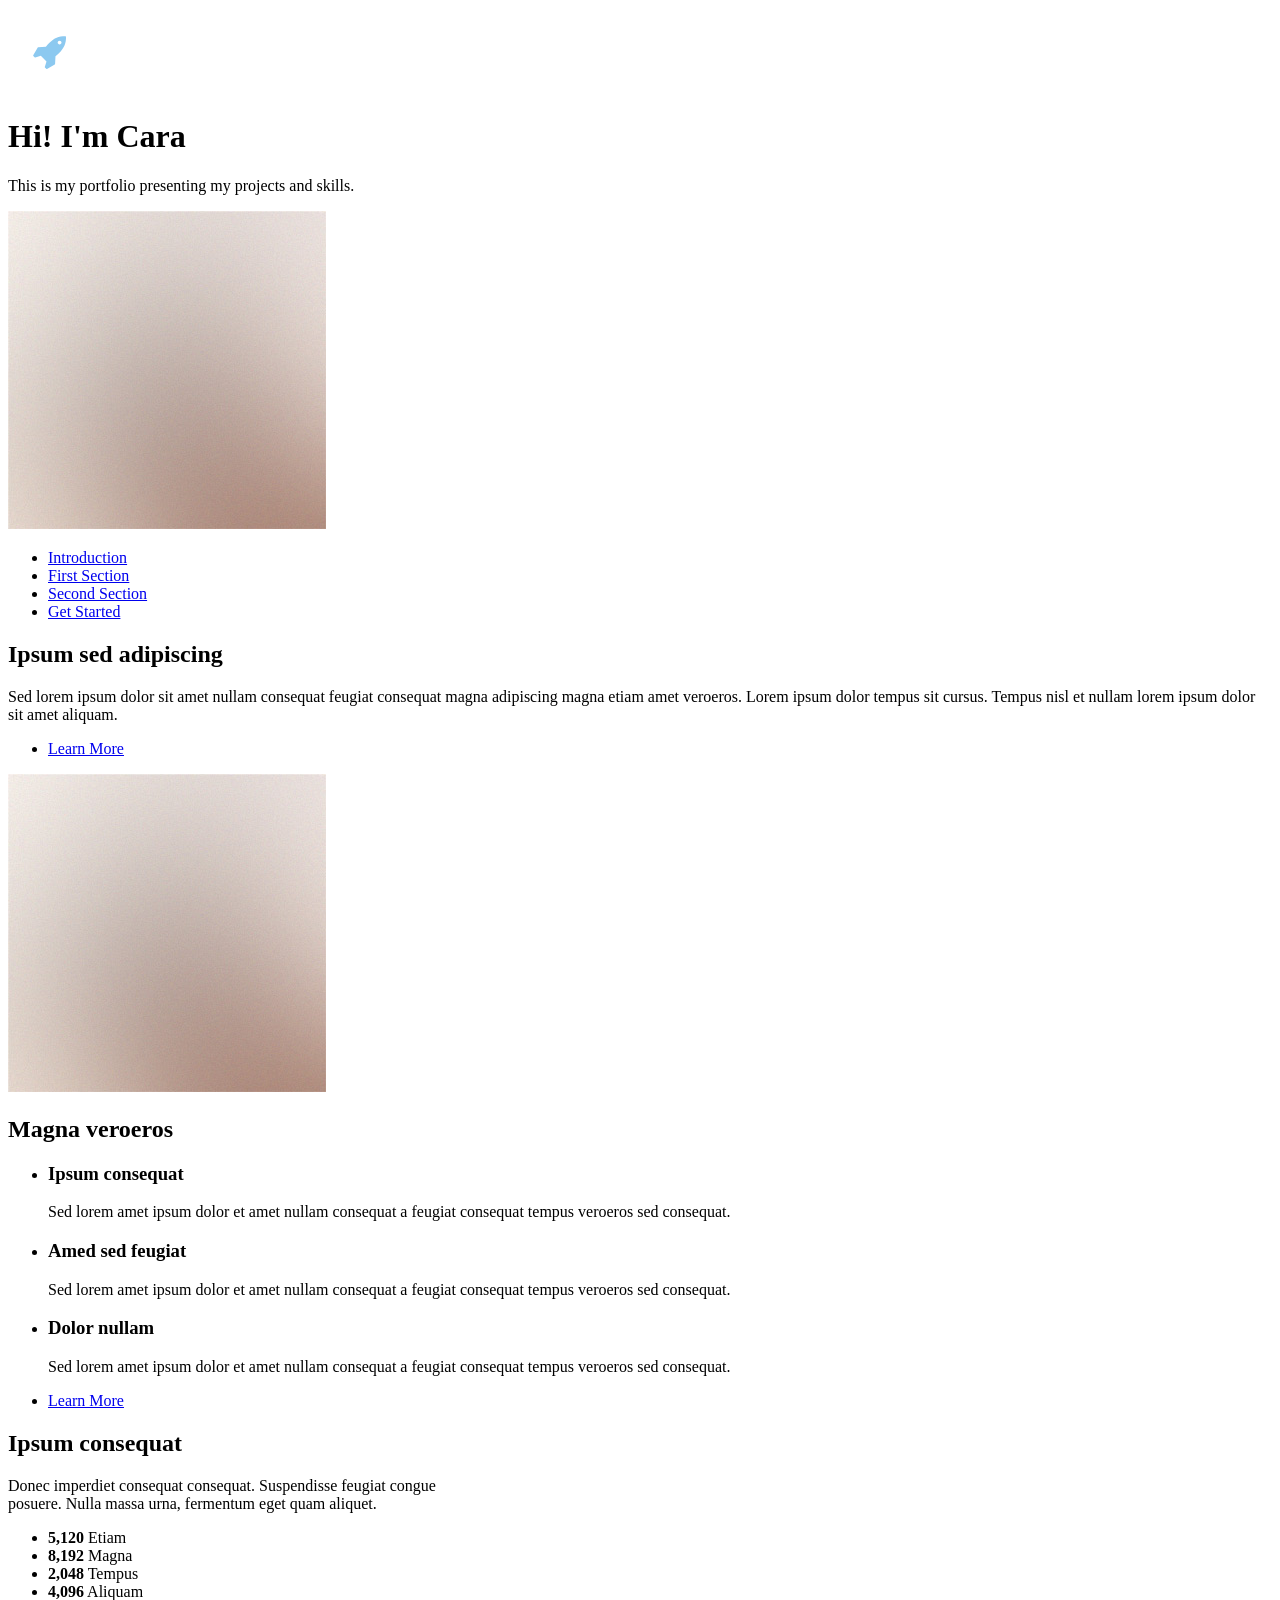
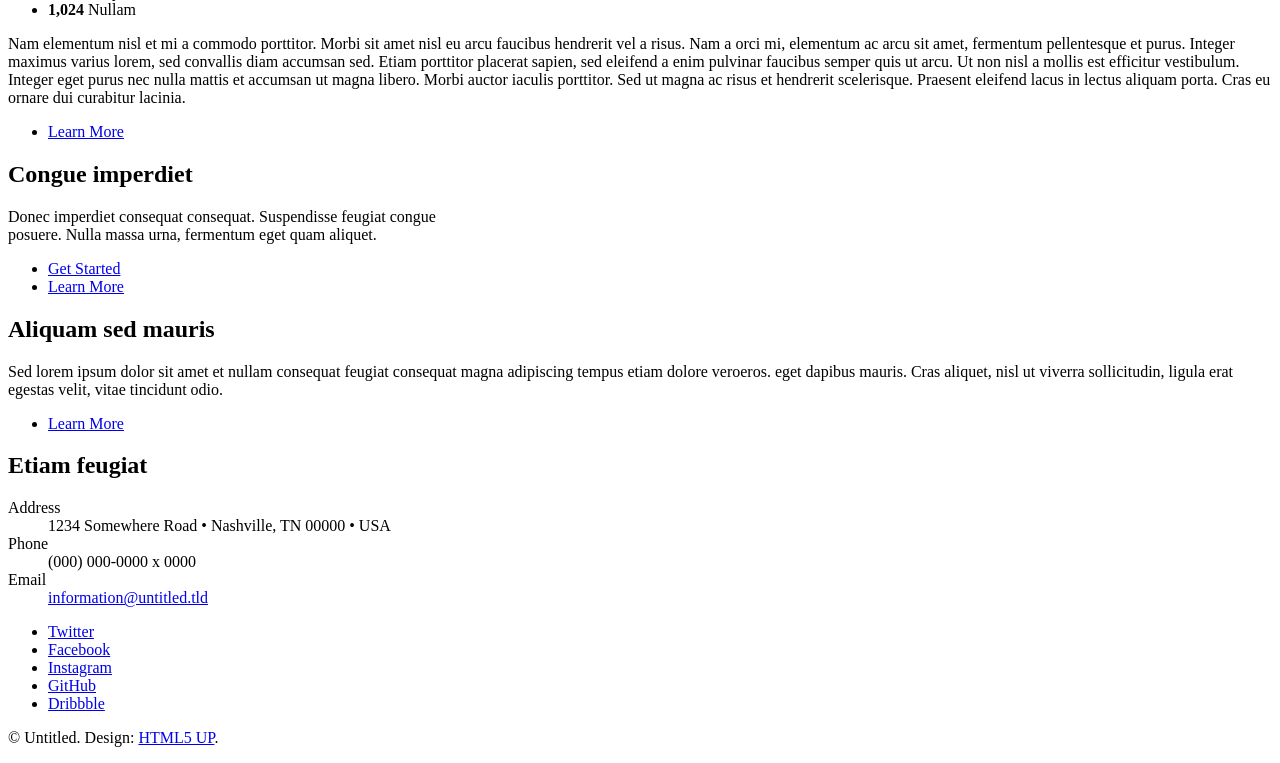
==== index.html @ d88c5e67 "Add files via upload" ====
<!DOCTYPE HTML>
<!--
	Stellar by HTML5 UP
	html5up.net | @ajlkn
	Free for personal and commercial use under the CCA 3.0 license (html5up.net/license)
-->
<html>
	<head>
		<title>Cara's Portfolio</title>
		<meta charset="utf-8" />
		<meta name="viewport" content="width=device-width, initial-scale=1, user-scalable=no" />
		<link rel="stylesheet" href="assets/css/main.css" />
		<noscript><link rel="stylesheet" href="assets/css/noscript.css" /></noscript>
	</head>
	<body class="is-preload">

		<!-- Wrapper -->
			<div id="wrapper">

				<!-- Header -->
					<header id="header" class="alt">
						<span class="logo" data-poisition="center"><img src="images/logo.svg" alt="" /></span>
						<h1>Hi! I'm Cara</h1>
						<p>This is my portfolio presenting my projects and skills.<br />
					</header>
                    <div class = "content">
                        <span class="image fill" data-position="center"><img src="images/pic01.jpg" alt="" /></span>
                    </div>

				<!-- Nav -->
					<nav id="nav">
						<ul>
							<li><a href="#intro" class="active">Introduction</a></li>
							<li><a href="#first">First Section</a></li>
							<li><a href="#second">Second Section</a></li>
							<li><a href="#cta">Get Started</a></li>
						</ul>
					</nav>

				<!-- Main -->
					<div id="main">

						<!-- Introduction -->
							<section id="intro" class="main">
								<div class="spotlight">
									<div class="content">
										<header class="major">
											<h2>Ipsum sed adipiscing</h2>
										</header>
										<p>Sed lorem ipsum dolor sit amet nullam consequat feugiat consequat magna
										adipiscing magna etiam amet veroeros. Lorem ipsum dolor tempus sit cursus.
										Tempus nisl et nullam lorem ipsum dolor sit amet aliquam.</p>
										<ul class="actions">
											<li><a href="generic.html" class="button">Learn More</a></li>
										</ul>
									</div>
									<span class="image"><img src="images/pic01.jpg" alt="" /></span>
								</div>
							</section>

						<!-- First Section -->
							<section id="first" class="main special">
								<header class="major">
									<h2>Magna veroeros</h2>
								</header>
								<ul class="features">
									<li>
										<span class="icon solid major style1 fa-code"></span>
										<h3>Ipsum consequat</h3>
										<p>Sed lorem amet ipsum dolor et amet nullam consequat a feugiat consequat tempus veroeros sed consequat.</p>
									</li>
									<li>
										<span class="icon major style3 fa-copy"></span>
										<h3>Amed sed feugiat</h3>
										<p>Sed lorem amet ipsum dolor et amet nullam consequat a feugiat consequat tempus veroeros sed consequat.</p>
									</li>
									<li>
										<span class="icon major style5 fa-gem"></span>
										<h3>Dolor nullam</h3>
										<p>Sed lorem amet ipsum dolor et amet nullam consequat a feugiat consequat tempus veroeros sed consequat.</p>
									</li>
								</ul>
								<footer class="major">
									<ul class="actions special">
										<li><a href="generic.html" class="button">Learn More</a></li>
									</ul>
								</footer>
							</section>

						<!-- Second Section -->
							<section id="second" class="main special">
								<header class="major">
									<h2>Ipsum consequat</h2>
									<p>Donec imperdiet consequat consequat. Suspendisse feugiat congue<br />
									posuere. Nulla massa urna, fermentum eget quam aliquet.</p>
								</header>
								<ul class="statistics">
									<li class="style1">
										<span class="icon solid fa-code-branch"></span>
										<strong>5,120</strong> Etiam
									</li>
									<li class="style2">
										<span class="icon fa-folder-open"></span>
										<strong>8,192</strong> Magna
									</li>
									<li class="style3">
										<span class="icon solid fa-signal"></span>
										<strong>2,048</strong> Tempus
									</li>
									<li class="style4">
										<span class="icon solid fa-laptop"></span>
										<strong>4,096</strong> Aliquam
									</li>
									<li class="style5">
										<span class="icon fa-gem"></span>
										<strong>1,024</strong> Nullam
									</li>
								</ul>
								<p class="content">Nam elementum nisl et mi a commodo porttitor. Morbi sit amet nisl eu arcu faucibus hendrerit vel a risus. Nam a orci mi, elementum ac arcu sit amet, fermentum pellentesque et purus. Integer maximus varius lorem, sed convallis diam accumsan sed. Etiam porttitor placerat sapien, sed eleifend a enim pulvinar faucibus semper quis ut arcu. Ut non nisl a mollis est efficitur vestibulum. Integer eget purus nec nulla mattis et accumsan ut magna libero. Morbi auctor iaculis porttitor. Sed ut magna ac risus et hendrerit scelerisque. Praesent eleifend lacus in lectus aliquam porta. Cras eu ornare dui curabitur lacinia.</p>
								<footer class="major">
									<ul class="actions special">
										<li><a href="generic.html" class="button">Learn More</a></li>
									</ul>
								</footer>
							</section>

						<!-- Get Started -->
							<section id="cta" class="main special">
								<header class="major">
									<h2>Congue imperdiet</h2>
									<p>Donec imperdiet consequat consequat. Suspendisse feugiat congue<br />
									posuere. Nulla massa urna, fermentum eget quam aliquet.</p>
								</header>
								<footer class="major">
									<ul class="actions special">
										<li><a href="generic.html" class="button primary">Get Started</a></li>
										<li><a href="generic.html" class="button">Learn More</a></li>
									</ul>
								</footer>
							</section>

					</div>

				<!-- Footer -->
					<footer id="footer">
						<section>
							<h2>Aliquam sed mauris</h2>
							<p>Sed lorem ipsum dolor sit amet et nullam consequat feugiat consequat magna adipiscing tempus etiam dolore veroeros. eget dapibus mauris. Cras aliquet, nisl ut viverra sollicitudin, ligula erat egestas velit, vitae tincidunt odio.</p>
							<ul class="actions">
								<li><a href="generic.html" class="button">Learn More</a></li>
							</ul>
						</section>
						<section>
							<h2>Etiam feugiat</h2>
							<dl class="alt">
								<dt>Address</dt>
								<dd>1234 Somewhere Road &bull; Nashville, TN 00000 &bull; USA</dd>
								<dt>Phone</dt>
								<dd>(000) 000-0000 x 0000</dd>
								<dt>Email</dt>
								<dd><a href="#">information@untitled.tld</a></dd>
							</dl>
							<ul class="icons">
								<li><a href="#" class="icon brands fa-twitter alt"><span class="label">Twitter</span></a></li>
								<li><a href="#" class="icon brands fa-facebook-f alt"><span class="label">Facebook</span></a></li>
								<li><a href="#" class="icon brands fa-instagram alt"><span class="label">Instagram</span></a></li>
								<li><a href="#" class="icon brands fa-github alt"><span class="label">GitHub</span></a></li>
								<li><a href="#" class="icon brands fa-dribbble alt"><span class="label">Dribbble</span></a></li>
							</ul>
						</section>
						<p class="copyright">&copy; Untitled. Design: <a href="https://html5up.net">HTML5 UP</a>.</p>
					</footer>

			</div>

		<!-- Scripts -->
			<script src="assets/js/jquery.min.js"></script>
			<script src="assets/js/jquery.scrollex.min.js"></script>
			<script src="assets/js/jquery.scrolly.min.js"></script>
			<script src="assets/js/browser.min.js"></script>
			<script src="assets/js/breakpoints.min.js"></script>
			<script src="assets/js/util.js"></script>
			<script src="assets/js/main.js"></script>

	</body>
</html>
---- assets/css/main.css ----
@import url(fontawesome-all.min.css);
@import 'https://fonts.googleapis.com/css?family=Source+Sans+Pro:300,400';

/*
	Stellar by HTML5 UP
	html5up.net | @ajlkn
	Free for personal and commercial use under the CCA 3.0 license (html5up.net/license)
*/

html, body, div, span, applet, object,
iframe, h1, h2, h3, h4, h5, h6, p, blockquote,
pre, a, abbr, acronym, address, big, cite,
code, del, dfn, em, img, ins, kbd, q, s, samp,
small, strike, strong, sub, sup, tt, var, b,
u, i, center, dl, dt, dd, ol, ul, li, fieldset,
form, label, legend, table, caption, tbody,
tfoot, thead, tr, th, td, article, aside,
canvas, details, embed, figure, figcaption,
footer, header, hgroup, menu, nav, output, ruby,
section, summary, time, mark, audio, video {
	margin: 0;
	padding: 0;
	border: 0;
	font-size: 100%;
	font: inherit;
	vertical-align: baseline;}

article, aside, details, figcaption, figure,
footer, header, hgroup, menu, nav, section {
	display: block;}

body {
	line-height: 1;
}

ol, ul {
	list-style: none;
}

blockquote, q {
	quotes: none;
}

	blockquote:before, blockquote:after, q:before, q:after {
		content: '';
		content: none;
	}

table {
	border-collapse: collapse;
	border-spacing: 0;
}

body {
	-webkit-text-size-adjust: none;
}

mark {
	background-color: transparent;
	color: inherit;
}

input::-moz-focus-inner {
	border: 0;
	padding: 0;
}

input, select, textarea {
	-moz-appearance: none;
	-webkit-appearance: none;
	-ms-appearance: none;
	appearance: none;
}

/* Basic */

	@-ms-viewport {
		width: device-width;
	}

	body {
		-ms-overflow-style: scrollbar;
	}

	@media screen and (max-width: 480px) {

		html, body {
			min-width: 320px;
		}

	}

	html {
		box-sizing: border-box;
	}

	*, *:before, *:after {
		box-sizing: inherit;
	}

	body {
		background-color: #935d8c;
		background-image: url("images/overlay.png"), -moz-linear-gradient(45deg, #e37682 15%, #5f4d93 85%);
		background-image: url("images/overlay.png"), -webkit-linear-gradient(45deg, #e37682 15%, #5f4d93 85%);
		background-image: url("images/overlay.png"), -ms-linear-gradient(45deg, #e37682 15%, #5f4d93 85%);
		background-image: url("images/overlay.png"), linear-gradient(45deg, #e37682 15%, #5f4d93 85%);
	}

		body.is-preload *, body.is-preload *:before, body.is-preload *:after {
			-moz-animation: none !important;
			-webkit-animation: none !important;
			-ms-animation: none !important;
			animation: none !important;
			-moz-transition: none !important;
			-webkit-transition: none !important;
			-ms-transition: none !important;
			transition: none !important;
		}

/* Type */

	body {
		background-color: #935d8c;
		color: rgba(255, 255, 255, 0.65);
	}

	body, input, select, textarea {
		font-family: "Source Sans Pro", Helvetica, sans-serif;
		font-size: 17pt;
		font-weight: 300;
		line-height: 1.65;
	}

		@media screen and (max-width: 1680px) {

			body, input, select, textarea {
				font-size: 14pt;
			}

		}

		@media screen and (max-width: 1280px) {

			body, input, select, textarea {
				font-size: 12pt;
			}

		}

		@media screen and (max-width: 360px) {

			body, input, select, textarea {
				font-size: 11pt;
			}

		}

	a {
		-moz-transition: color 0.2s ease, border-bottom 0.2s ease;
		-webkit-transition: color 0.2s ease, border-bottom 0.2s ease;
		-ms-transition: color 0.2s ease, border-bottom 0.2s ease;
		transition: color 0.2s ease, border-bottom 0.2s ease;
		text-decoration: none;
		border-bottom: dotted 1px;
		color: inherit;
	}

		a:hover {
			border-bottom-color: transparent;
		}

	strong, b {
		font-weight: 400;
	}

	em, i {
		font-style: italic;
	}

	p {
		margin: 0 0 2em 0;
	}

		p.content {
			-moz-columns: 20em 2;
			-webkit-columns: 20em 2;
			-ms-columns: 20em 2;
			columns: 20em 2;
			-moz-column-gap: 2em;
			-webkit-column-gap: 2em;
			-ms-column-gap: 2em;
			column-gap: 2em;
			text-align: justify;
		}

	h1, h2, h3, h4, h5, h6 {
		font-weight: 300;
		line-height: 1.5;
		margin: 0 0 0.7em 0;
		letter-spacing: -0.025em;
	}

		h1 a, h2 a, h3 a, h4 a, h5 a, h6 a {
			color: inherit;
			text-decoration: none;
		}

	h1 {
		font-size: 2.5em;
		line-height: 1.2;
	}

	h2 {
		font-size: 1.5em;
	}

	h3 {
		font-size: 1.25em;
	}

	h4 {
		font-size: 1.1em;
	}

	h5 {
		font-size: 0.9em;
	}

	h6 {
		font-size: 0.7em;
	}

	@media screen and (max-width: 736px) {

		h1 {
			font-size: 2em;
		}

	}

	sub {
		font-size: 0.8em;
		position: relative;
		top: 0.5em;
	}

	sup {
		font-size: 0.8em;
		position: relative;
		top: -0.5em;
	}

	blockquote {
		border-left: solid 4px;
		font-style: italic;
		margin: 0 0 2em 0;
		padding: 0.5em 0 0.5em 2em;
	}

	code {
		border-radius: 8px;
		border: solid 1px;
		font-family: "Courier New", monospace;
		font-size: 0.9em;
		margin: 0 0.25em;
		padding: 0.25em 0.65em;
	}

	pre {
		-webkit-overflow-scrolling: touch;
		font-family: "Courier New", monospace;
		font-size: 0.9em;
		margin: 0 0 2em 0;
	}

		pre code {
			display: block;
			line-height: 1.75;
			padding: 1em 1.5em;
			overflow-x: auto;
		}

	hr {
		border: 0;
		border-bottom: solid 1px;
		margin: 2em 0;
	}

		hr.major {
			margin: 3em 0;
		}

	.align-left {
		text-align: left;
	}

	.align-center {
		text-align: center;
	}

	.align-right {
		text-align: right;
	}

	input, select, textarea {
		color: #ffffff;
	}

	a:hover {
		color: #ffffff;
	}

	strong, b {
		color: #ffffff;
	}

	h1, h2, h3, h4, h5, h6 {
		color: #ffffff;
	}

	blockquote {
		border-left-color: rgba(255, 255, 255, 0.35);
	}

	code {
		background: rgba(255, 255, 255, 0.075);
		border-color: rgba(255, 255, 255, 0.35);
	}

	hr {
		border-bottom-color: rgba(255, 255, 255, 0.35);
	}

/* Row */

	.row {
		display: flex;
		flex-wrap: wrap;
		box-sizing: border-box;
		align-items: stretch;
	}

		.row > * {
			box-sizing: border-box;
		}

		.row.gtr-uniform > * > :last-child {
			margin-bottom: 0;
		}

		.row.aln-left {
			justify-content: flex-start;
		}

		.row.aln-center {
			justify-content: center;
		}

		.row.aln-right {
			justify-content: flex-end;
		}

		.row.aln-top {
			align-items: flex-start;
		}

		.row.aln-middle {
			align-items: center;
		}

		.row.aln-bottom {
			align-items: flex-end;
		}

		.row > .imp {
			order: -1;
		}

		.row > .col-1 {
			width: 8.33333%;
		}

		.row > .off-1 {
			margin-left: 8.33333%;
		}

		.row > .col-2 {
			width: 16.66667%;
		}

		.row > .off-2 {
			margin-left: 16.66667%;
		}

		.row > .col-3 {
			width: 25%;
		}

		.row > .off-3 {
			margin-left: 25%;
		}

		.row > .col-4 {
			width: 33.33333%;
		}

		.row > .off-4 {
			margin-left: 33.33333%;
		}

		.row > .col-5 {
			width: 41.66667%;
		}

		.row > .off-5 {
			margin-left: 41.66667%;
		}

		.row > .col-6 {
			width: 50%;
		}

		.row > .off-6 {
			margin-left: 50%;
		}

		.row > .col-7 {
			width: 58.33333%;
		}

		.row > .off-7 {
			margin-left: 58.33333%;
		}

		.row > .col-8 {
			width: 66.66667%;
		}

		.row > .off-8 {
			margin-left: 66.66667%;
		}

		.row > .col-9 {
			width: 75%;
		}

		.row > .off-9 {
			margin-left: 75%;
		}

		.row > .col-10 {
			width: 83.33333%;
		}

		.row > .off-10 {
			margin-left: 83.33333%;
		}

		.row > .col-11 {
			width: 91.66667%;
		}

		.row > .off-11 {
			margin-left: 91.66667%;
		}

		.row > .col-12 {
			width: 100%;
		}

		.row > .off-12 {
			margin-left: 100%;
		}

		.row.gtr-0 {
			margin-top: 0;
			margin-left: 0em;
		}

			.row.gtr-0 > * {
				padding: 0 0 0 0em;
			}

			.row.gtr-0.gtr-uniform {
				margin-top: 0em;
			}

				.row.gtr-0.gtr-uniform > * {
					padding-top: 0em;
				}

		.row.gtr-25 {
			margin-top: 0;
			margin-left: -0.375em;
		}

			.row.gtr-25 > * {
				padding: 0 0 0 0.375em;
			}

			.row.gtr-25.gtr-uniform {
				margin-top: -0.375em;
			}

				.row.gtr-25.gtr-uniform > * {
					padding-top: 0.375em;
				}

		.row.gtr-50 {
			margin-top: 0;
			margin-left: -0.75em;
		}

			.row.gtr-50 > * {
				padding: 0 0 0 0.75em;
			}

			.row.gtr-50.gtr-uniform {
				margin-top: -0.75em;
			}

				.row.gtr-50.gtr-uniform > * {
					padding-top: 0.75em;
				}

		.row {
			margin-top: 0;
			margin-left: -1.5em;
		}

			.row > * {
				padding: 0 0 0 1.5em;
			}

			.row.gtr-uniform {
				margin-top: -1.5em;
			}

				.row.gtr-uniform > * {
					padding-top: 1.5em;
				}

		.row.gtr-150 {
			margin-top: 0;
			margin-left: -2.25em;
		}

			.row.gtr-150 > * {
				padding: 0 0 0 2.25em;
			}

			.row.gtr-150.gtr-uniform {
				margin-top: -2.25em;
			}

				.row.gtr-150.gtr-uniform > * {
					padding-top: 2.25em;
				}

		.row.gtr-200 {
			margin-top: 0;
			margin-left: -3em;
		}

			.row.gtr-200 > * {
				padding: 0 0 0 3em;
			}

			.row.gtr-200.gtr-uniform {
				margin-top: -3em;
			}

				.row.gtr-200.gtr-uniform > * {
					padding-top: 3em;
				}

		@media screen and (max-width: 1680px) {

			.row {
				display: flex;
				flex-wrap: wrap;
				box-sizing: border-box;
				align-items: stretch;
			}

				.row > * {
					box-sizing: border-box;
				}

				.row.gtr-uniform > * > :last-child {
					margin-bottom: 0;
				}

				.row.aln-left {
					justify-content: flex-start;
				}

				.row.aln-center {
					justify-content: center;
				}

				.row.aln-right {
					justify-content: flex-end;
				}

				.row.aln-top {
					align-items: flex-start;
				}

				.row.aln-middle {
					align-items: center;
				}

				.row.aln-bottom {
					align-items: flex-end;
				}

				.row > .imp-xlarge {
					order: -1;
				}

				.row > .col-1-xlarge {
					width: 8.33333%;
				}

				.row > .off-1-xlarge {
					margin-left: 8.33333%;
				}

				.row > .col-2-xlarge {
					width: 16.66667%;
				}

				.row > .off-2-xlarge {
					margin-left: 16.66667%;
				}

				.row > .col-3-xlarge {
					width: 25%;
				}

				.row > .off-3-xlarge {
					margin-left: 25%;
				}

				.row > .col-4-xlarge {
					width: 33.33333%;
				}

				.row > .off-4-xlarge {
					margin-left: 33.33333%;
				}

				.row > .col-5-xlarge {
					width: 41.66667%;
				}

				.row > .off-5-xlarge {
					margin-left: 41.66667%;
				}

				.row > .col-6-xlarge {
					width: 50%;
				}

				.row > .off-6-xlarge {
					margin-left: 50%;
				}

				.row > .col-7-xlarge {
					width: 58.33333%;
				}

				.row > .off-7-xlarge {
					margin-left: 58.33333%;
				}

				.row > .col-8-xlarge {
					width: 66.66667%;
				}

				.row > .off-8-xlarge {
					margin-left: 66.66667%;
				}

				.row > .col-9-xlarge {
					width: 75%;
				}

				.row > .off-9-xlarge {
					margin-left: 75%;
				}

				.row > .col-10-xlarge {
					width: 83.33333%;
				}

				.row > .off-10-xlarge {
					margin-left: 83.33333%;
				}

				.row > .col-11-xlarge {
					width: 91.66667%;
				}

				.row > .off-11-xlarge {
					margin-left: 91.66667%;
				}

				.row > .col-12-xlarge {
					width: 100%;
				}

				.row > .off-12-xlarge {
					margin-left: 100%;
				}

				.row.gtr-0 {
					margin-top: 0;
					margin-left: 0em;
				}

					.row.gtr-0 > * {
						padding: 0 0 0 0em;
					}

					.row.gtr-0.gtr-uniform {
						margin-top: 0em;
					}

						.row.gtr-0.gtr-uniform > * {
							padding-top: 0em;
						}

				.row.gtr-25 {
					margin-top: 0;
					margin-left: -0.375em;
				}

					.row.gtr-25 > * {
						padding: 0 0 0 0.375em;
					}

					.row.gtr-25.gtr-uniform {
						margin-top: -0.375em;
					}

						.row.gtr-25.gtr-uniform > * {
							padding-top: 0.375em;
						}

				.row.gtr-50 {
					margin-top: 0;
					margin-left: -0.75em;
				}

					.row.gtr-50 > * {
						padding: 0 0 0 0.75em;
					}

					.row.gtr-50.gtr-uniform {
						margin-top: -0.75em;
					}

						.row.gtr-50.gtr-uniform > * {
							padding-top: 0.75em;
						}

				.row {
					margin-top: 0;
					margin-left: -1.5em;
				}

					.row > * {
						padding: 0 0 0 1.5em;
					}

					.row.gtr-uniform {
						margin-top: -1.5em;
					}

						.row.gtr-uniform > * {
							padding-top: 1.5em;
						}

				.row.gtr-150 {
					margin-top: 0;
					margin-left: -2.25em;
				}

					.row.gtr-150 > * {
						padding: 0 0 0 2.25em;
					}

					.row.gtr-150.gtr-uniform {
						margin-top: -2.25em;
					}

						.row.gtr-150.gtr-uniform > * {
							padding-top: 2.25em;
						}

				.row.gtr-200 {
					margin-top: 0;
					margin-left: -3em;
				}

					.row.gtr-200 > * {
						padding: 0 0 0 3em;
					}

					.row.gtr-200.gtr-uniform {
						margin-top: -3em;
					}

						.row.gtr-200.gtr-uniform > * {
							padding-top: 3em;
						}

		}

		@media screen and (max-width: 1280px) {

			.row {
				display: flex;
				flex-wrap: wrap;
				box-sizing: border-box;
				align-items: stretch;
			}

				.row > * {
					box-sizing: border-box;
				}

				.row.gtr-uniform > * > :last-child {
					margin-bottom: 0;
				}

				.row.aln-left {
					justify-content: flex-start;
				}

				.row.aln-center {
					justify-content: center;
				}

				.row.aln-right {
					justify-content: flex-end;
				}

				.row.aln-top {
					align-items: flex-start;
				}

				.row.aln-middle {
					align-items: center;
				}

				.row.aln-bottom {
					align-items: flex-end;
				}

				.row > .imp-large {
					order: -1;
				}

				.row > .col-1-large {
					width: 8.33333%;
				}

				.row > .off-1-large {
					margin-left: 8.33333%;
				}

				.row > .col-2-large {
					width: 16.66667%;
				}

				.row > .off-2-large {
					margin-left: 16.66667%;
				}

				.row > .col-3-large {
					width: 25%;
				}

				.row > .off-3-large {
					margin-left: 25%;
				}

				.row > .col-4-large {
					width: 33.33333%;
				}

				.row > .off-4-large {
					margin-left: 33.33333%;
				}

				.row > .col-5-large {
					width: 41.66667%;
				}

				.row > .off-5-large {
					margin-left: 41.66667%;
				}

				.row > .col-6-large {
					width: 50%;
				}

				.row > .off-6-large {
					margin-left: 50%;
				}

				.row > .col-7-large {
					width: 58.33333%;
				}

				.row > .off-7-large {
					margin-left: 58.33333%;
				}

				.row > .col-8-large {
					width: 66.66667%;
				}

				.row > .off-8-large {
					margin-left: 66.66667%;
				}

				.row > .col-9-large {
					width: 75%;
				}

				.row > .off-9-large {
					margin-left: 75%;
				}

				.row > .col-10-large {
					width: 83.33333%;
				}

				.row > .off-10-large {
					margin-left: 83.33333%;
				}

				.row > .col-11-large {
					width: 91.66667%;
				}

				.row > .off-11-large {
					margin-left: 91.66667%;
				}

				.row > .col-12-large {
					width: 100%;
				}

				.row > .off-12-large {
					margin-left: 100%;
				}

				.row.gtr-0 {
					margin-top: 0;
					margin-left: 0em;
				}

					.row.gtr-0 > * {
						padding: 0 0 0 0em;
					}

					.row.gtr-0.gtr-uniform {
						margin-top: 0em;
					}

						.row.gtr-0.gtr-uniform > * {
							padding-top: 0em;
						}

				.row.gtr-25 {
					margin-top: 0;
					margin-left: -0.375em;
				}

					.row.gtr-25 > * {
						padding: 0 0 0 0.375em;
					}

					.row.gtr-25.gtr-uniform {
						margin-top: -0.375em;
					}

						.row.gtr-25.gtr-uniform > * {
							padding-top: 0.375em;
						}

				.row.gtr-50 {
					margin-top: 0;
					margin-left: -0.75em;
				}

					.row.gtr-50 > * {
						padding: 0 0 0 0.75em;
					}

					.row.gtr-50.gtr-uniform {
						margin-top: -0.75em;
					}

						.row.gtr-50.gtr-uniform > * {
							padding-top: 0.75em;
						}

				.row {
					margin-top: 0;
					margin-left: -1.5em;
				}

					.row > * {
						padding: 0 0 0 1.5em;
					}

					.row.gtr-uniform {
						margin-top: -1.5em;
					}

						.row.gtr-uniform > * {
							padding-top: 1.5em;
						}

				.row.gtr-150 {
					margin-top: 0;
					margin-left: -2.25em;
				}

					.row.gtr-150 > * {
						padding: 0 0 0 2.25em;
					}

					.row.gtr-150.gtr-uniform {
						margin-top: -2.25em;
					}

						.row.gtr-150.gtr-uniform > * {
							padding-top: 2.25em;
						}

				.row.gtr-200 {
					margin-top: 0;
					margin-left: -3em;
				}

					.row.gtr-200 > * {
						padding: 0 0 0 3em;
					}

					.row.gtr-200.gtr-uniform {
						margin-top: -3em;
					}

						.row.gtr-200.gtr-uniform > * {
							padding-top: 3em;
						}

		}

		@media screen and (max-width: 980px) {

			.row {
				display: flex;
				flex-wrap: wrap;
				box-sizing: border-box;
				align-items: stretch;
			}

				.row > * {
					box-sizing: border-box;
				}

				.row.gtr-uniform > * > :last-child {
					margin-bottom: 0;
				}

				.row.aln-left {
					justify-content: flex-start;
				}

				.row.aln-center {
					justify-content: center;
				}

				.row.aln-right {
					justify-content: flex-end;
				}

				.row.aln-top {
					align-items: flex-start;
				}

				.row.aln-middle {
					align-items: center;
				}

				.row.aln-bottom {
					align-items: flex-end;
				}

				.row > .imp-medium {
					order: -1;
				}

				.row > .col-1-medium {
					width: 8.33333%;
				}

				.row > .off-1-medium {
					margin-left: 8.33333%;
				}

				.row > .col-2-medium {
					width: 16.66667%;
				}

				.row > .off-2-medium {
					margin-left: 16.66667%;
				}

				.row > .col-3-medium {
					width: 25%;
				}

				.row > .off-3-medium {
					margin-left: 25%;
				}

				.row > .col-4-medium {
					width: 33.33333%;
				}

				.row > .off-4-medium {
					margin-left: 33.33333%;
				}

				.row > .col-5-medium {
					width: 41.66667%;
				}

				.row > .off-5-medium {
					margin-left: 41.66667%;
				}

				.row > .col-6-medium {
					width: 50%;
				}

				.row > .off-6-medium {
					margin-left: 50%;
				}

				.row > .col-7-medium {
					width: 58.33333%;
				}

				.row > .off-7-medium {
					margin-left: 58.33333%;
				}

				.row > .col-8-medium {
					width: 66.66667%;
				}

				.row > .off-8-medium {
					margin-left: 66.66667%;
				}

				.row > .col-9-medium {
					width: 75%;
				}

				.row > .off-9-medium {
					margin-left: 75%;
				}

				.row > .col-10-medium {
					width: 83.33333%;
				}

				.row > .off-10-medium {
					margin-left: 83.33333%;
				}

				.row > .col-11-medium {
					width: 91.66667%;
				}

				.row > .off-11-medium {
					margin-left: 91.66667%;
				}

				.row > .col-12-medium {
					width: 100%;
				}

				.row > .off-12-medium {
					margin-left: 100%;
				}

				.row.gtr-0 {
					margin-top: 0;
					margin-left: 0em;
				}

					.row.gtr-0 > * {
						padding: 0 0 0 0em;
					}

					.row.gtr-0.gtr-uniform {
						margin-top: 0em;
					}

						.row.gtr-0.gtr-uniform > * {
							padding-top: 0em;
						}

				.row.gtr-25 {
					margin-top: 0;
					margin-left: -0.375em;
				}

					.row.gtr-25 > * {
						padding: 0 0 0 0.375em;
					}

					.row.gtr-25.gtr-uniform {
						margin-top: -0.375em;
					}

						.row.gtr-25.gtr-uniform > * {
							padding-top: 0.375em;
						}

				.row.gtr-50 {
					margin-top: 0;
					margin-left: -0.75em;
				}

					.row.gtr-50 > * {
						padding: 0 0 0 0.75em;
					}

					.row.gtr-50.gtr-uniform {
						margin-top: -0.75em;
					}

						.row.gtr-50.gtr-uniform > * {
							padding-top: 0.75em;
						}

				.row {
					margin-top: 0;
					margin-left: -1.5em;
				}

					.row > * {
						padding: 0 0 0 1.5em;
					}

					.row.gtr-uniform {
						margin-top: -1.5em;
					}

						.row.gtr-uniform > * {
							padding-top: 1.5em;
						}

				.row.gtr-150 {
					margin-top: 0;
					margin-left: -2.25em;
				}

					.row.gtr-150 > * {
						padding: 0 0 0 2.25em;
					}

					.row.gtr-150.gtr-uniform {
						margin-top: -2.25em;
					}

						.row.gtr-150.gtr-uniform > * {
							padding-top: 2.25em;
						}

				.row.gtr-200 {
					margin-top: 0;
					margin-left: -3em;
				}

					.row.gtr-200 > * {
						padding: 0 0 0 3em;
					}

					.row.gtr-200.gtr-uniform {
						margin-top: -3em;
					}

						.row.gtr-200.gtr-uniform > * {
							padding-top: 3em;
						}

		}

		@media screen and (max-width: 736px) {

			.row {
				display: flex;
				flex-wrap: wrap;
				box-sizing: border-box;
				align-items: stretch;
			}

				.row > * {
					box-sizing: border-box;
				}

				.row.gtr-uniform > * > :last-child {
					margin-bottom: 0;
				}

				.row.aln-left {
					justify-content: flex-start;
				}

				.row.aln-center {
					justify-content: center;
				}

				.row.aln-right {
					justify-content: flex-end;
				}

				.row.aln-top {
					align-items: flex-start;
				}

				.row.aln-middle {
					align-items: center;
				}

				.row.aln-bottom {
					align-items: flex-end;
				}

				.row > .imp-small {
					order: -1;
				}

				.row > .col-1-small {
					width: 8.33333%;
				}

				.row > .off-1-small {
					margin-left: 8.33333%;
				}

				.row > .col-2-small {
					width: 16.66667%;
				}

				.row > .off-2-small {
					margin-left: 16.66667%;
				}

				.row > .col-3-small {
					width: 25%;
				}

				.row > .off-3-small {
					margin-left: 25%;
				}

				.row > .col-4-small {
					width: 33.33333%;
				}

				.row > .off-4-small {
					margin-left: 33.33333%;
				}

				.row > .col-5-small {
					width: 41.66667%;
				}

				.row > .off-5-small {
					margin-left: 41.66667%;
				}

				.row > .col-6-small {
					width: 50%;
				}

				.row > .off-6-small {
					margin-left: 50%;
				}

				.row > .col-7-small {
					width: 58.33333%;
				}

				.row > .off-7-small {
					margin-left: 58.33333%;
				}

				.row > .col-8-small {
					width: 66.66667%;
				}

				.row > .off-8-small {
					margin-left: 66.66667%;
				}

				.row > .col-9-small {
					width: 75%;
				}

				.row > .off-9-small {
					margin-left: 75%;
				}

				.row > .col-10-small {
					width: 83.33333%;
				}

				.row > .off-10-small {
					margin-left: 83.33333%;
				}

				.row > .col-11-small {
					width: 91.66667%;
				}

				.row > .off-11-small {
					margin-left: 91.66667%;
				}

				.row > .col-12-small {
					width: 100%;
				}

				.row > .off-12-small {
					margin-left: 100%;
				}

				.row.gtr-0 {
					margin-top: 0;
					margin-left: 0em;
				}

					.row.gtr-0 > * {
						padding: 0 0 0 0em;
					}

					.row.gtr-0.gtr-uniform {
						margin-top: 0em;
					}

						.row.gtr-0.gtr-uniform > * {
							padding-top: 0em;
						}

				.row.gtr-25 {
					margin-top: 0;
					margin-left: -0.25em;
				}

					.row.gtr-25 > * {
						padding: 0 0 0 0.25em;
					}

					.row.gtr-25.gtr-uniform {
						margin-top: -0.25em;
					}

						.row.gtr-25.gtr-uniform > * {
							padding-top: 0.25em;
						}

				.row.gtr-50 {
					margin-top: 0;
					margin-left: -0.5em;
				}

					.row.gtr-50 > * {
						padding: 0 0 0 0.5em;
					}

					.row.gtr-50.gtr-uniform {
						margin-top: -0.5em;
					}

						.row.gtr-50.gtr-uniform > * {
							padding-top: 0.5em;
						}

				.row {
					margin-top: 0;
					margin-left: -1em;
				}

					.row > * {
						padding: 0 0 0 1em;
					}

					.row.gtr-uniform {
						margin-top: -1em;
					}

						.row.gtr-uniform > * {
							padding-top: 1em;
						}

				.row.gtr-150 {
					margin-top: 0;
					margin-left: -1.5em;
				}

					.row.gtr-150 > * {
						padding: 0 0 0 1.5em;
					}

					.row.gtr-150.gtr-uniform {
						margin-top: -1.5em;
					}

						.row.gtr-150.gtr-uniform > * {
							padding-top: 1.5em;
						}

				.row.gtr-200 {
					margin-top: 0;
					margin-left: -2em;
				}

					.row.gtr-200 > * {
						padding: 0 0 0 2em;
					}

					.row.gtr-200.gtr-uniform {
						margin-top: -2em;
					}

						.row.gtr-200.gtr-uniform > * {
							padding-top: 2em;
						}

		}

		@media screen and (max-width: 480px) {

			.row {
				display: flex;
				flex-wrap: wrap;
				box-sizing: border-box;
				align-items: stretch;
			}

				.row > * {
					box-sizing: border-box;
				}

				.row.gtr-uniform > * > :last-child {
					margin-bottom: 0;
				}

				.row.aln-left {
					justify-content: flex-start;
				}

				.row.aln-center {
					justify-content: center;
				}

				.row.aln-right {
					justify-content: flex-end;
				}

				.row.aln-top {
					align-items: flex-start;
				}

				.row.aln-middle {
					align-items: center;
				}

				.row.aln-bottom {
					align-items: flex-end;
				}

				.row > .imp-xsmall {
					order: -1;
				}

				.row > .col-1-xsmall {
					width: 8.33333%;
				}

				.row > .off-1-xsmall {
					margin-left: 8.33333%;
				}

				.row > .col-2-xsmall {
					width: 16.66667%;
				}

				.row > .off-2-xsmall {
					margin-left: 16.66667%;
				}

				.row > .col-3-xsmall {
					width: 25%;
				}

				.row > .off-3-xsmall {
					margin-left: 25%;
				}

				.row > .col-4-xsmall {
					width: 33.33333%;
				}

				.row > .off-4-xsmall {
					margin-left: 33.33333%;
				}

				.row > .col-5-xsmall {
					width: 41.66667%;
				}

				.row > .off-5-xsmall {
					margin-left: 41.66667%;
				}

				.row > .col-6-xsmall {
					width: 50%;
				}

				.row > .off-6-xsmall {
					margin-left: 50%;
				}

				.row > .col-7-xsmall {
					width: 58.33333%;
				}

				.row > .off-7-xsmall {
					margin-left: 58.33333%;
				}

				.row > .col-8-xsmall {
					width: 66.66667%;
				}

				.row > .off-8-xsmall {
					margin-left: 66.66667%;
				}

				.row > .col-9-xsmall {
					width: 75%;
				}

				.row > .off-9-xsmall {
					margin-left: 75%;
				}

				.row > .col-10-xsmall {
					width: 83.33333%;
				}

				.row > .off-10-xsmall {
					margin-left: 83.33333%;
				}

				.row > .col-11-xsmall {
					width: 91.66667%;
				}

				.row > .off-11-xsmall {
					margin-left: 91.66667%;
				}

				.row > .col-12-xsmall {
					width: 100%;
				}

				.row > .off-12-xsmall {
					margin-left: 100%;
				}

				.row.gtr-0 {
					margin-top: 0;
					margin-left: 0em;
				}

					.row.gtr-0 > * {
						padding: 0 0 0 0em;
					}

					.row.gtr-0.gtr-uniform {
						margin-top: 0em;
					}

						.row.gtr-0.gtr-uniform > * {
							padding-top: 0em;
						}

				.row.gtr-25 {
					margin-top: 0;
					margin-left: -0.3125em;
				}

					.row.gtr-25 > * {
						padding: 0 0 0 0.3125em;
					}

					.row.gtr-25.gtr-uniform {
						margin-top: -0.3125em;
					}

						.row.gtr-25.gtr-uniform > * {
							padding-top: 0.3125em;
						}

				.row.gtr-50 {
					margin-top: 0;
					margin-left: -0.625em;
				}

					.row.gtr-50 > * {
						padding: 0 0 0 0.625em;
					}

					.row.gtr-50.gtr-uniform {
						margin-top: -0.625em;
					}

						.row.gtr-50.gtr-uniform > * {
							padding-top: 0.625em;
						}

				.row {
					margin-top: 0;
					margin-left: -1.25em;
				}

					.row > * {
						padding: 0 0 0 1.25em;
					}

					.row.gtr-uniform {
						margin-top: -1.25em;
					}

						.row.gtr-uniform > * {
							padding-top: 1.25em;
						}

				.row.gtr-150 {
					margin-top: 0;
					margin-left: -1.875em;
				}

					.row.gtr-150 > * {
						padding: 0 0 0 1.875em;
					}

					.row.gtr-150.gtr-uniform {
						margin-top: -1.875em;
					}

						.row.gtr-150.gtr-uniform > * {
							padding-top: 1.875em;
						}

				.row.gtr-200 {
					margin-top: 0;
					margin-left: -2.5em;
				}

					.row.gtr-200 > * {
						padding: 0 0 0 2.5em;
					}

					.row.gtr-200.gtr-uniform {
						margin-top: -2.5em;
					}

						.row.gtr-200.gtr-uniform > * {
							padding-top: 2.5em;
						}

		}

/* Box */

	.box {
		border-radius: 8px;
		border: solid;
		margin-bottom: 2em;
		padding: 1.5em;
	}

		.box > :last-child,
		.box > :last-child > :last-child,
		.box > :last-child > :last-child > :last-child {
			margin-bottom: 0;
		}

		.box.alt {
			border: 0;
			border-radius: 0;
			padding: 0;
		}

	.box {
		border-color: rgba(255, 255, 255, 0.35);
	}

/* Button */

	input[type="submit"],
	input[type="reset"],
	input[type="button"],
	button,
	.button {
		-moz-appearance: none;
		-webkit-appearance: none;
		-ms-appearance: none;
		appearance: none;
		-moz-transition: background-color 0.2s ease-in-out, color 0.2s ease-in-out;
		-webkit-transition: background-color 0.2s ease-in-out, color 0.2s ease-in-out;
		-ms-transition: background-color 0.2s ease-in-out, color 0.2s ease-in-out;
		transition: background-color 0.2s ease-in-out, color 0.2s ease-in-out;
		border-radius: 8px;
		border: 0;
		cursor: pointer;
		display: inline-block;
		font-weight: 300;
		height: 2.75em;
		line-height: 2.75em;
		min-width: 9.25em;
		padding: 0 1.5em;
		text-align: center;
		text-decoration: none;
		white-space: nowrap;
	}

		input[type="submit"].icon,
		input[type="reset"].icon,
		input[type="button"].icon,
		button.icon,
		.button.icon {
			padding-left: 1.35em;
		}

			input[type="submit"].icon:before,
			input[type="reset"].icon:before,
			input[type="button"].icon:before,
			button.icon:before,
			.button.icon:before {
				margin-right: 0.5em;
			}

		input[type="submit"].fit,
		input[type="reset"].fit,
		input[type="button"].fit,
		button.fit,
		.button.fit {
			width: 100%;
		}

		input[type="submit"].small,
		input[type="reset"].small,
		input[type="button"].small,
		button.small,
		.button.small {
			font-size: 0.8em;
		}

		input[type="submit"].large,
		input[type="reset"].large,
		input[type="button"].large,
		button.large,
		.button.large {
			font-size: 1.35em;
		}

		input[type="submit"].disabled, input[type="submit"]:disabled,
		input[type="reset"].disabled,
		input[type="reset"]:disabled,
		input[type="button"].disabled,
		input[type="button"]:disabled,
		button.disabled,
		button:disabled,
		.button.disabled,
		.button:disabled {
			pointer-events: none;
			opacity: 0.25;
		}

		@media screen and (max-width: 736px) {

			input[type="submit"],
			input[type="reset"],
			input[type="button"],
			button,
			.button {
				min-width: 0;
			}

		}

	input[type="submit"],
	input[type="reset"],
	input[type="button"],
	button,
	.button {
		background-color: transparent;
		box-shadow: inset 0 0 0 1px rgba(255, 255, 255, 0.35);
		color: #ffffff !important;
	}

		input[type="submit"]:hover,
		input[type="reset"]:hover,
		input[type="button"]:hover,
		button:hover,
		.button:hover {
			background-color: rgba(255, 255, 255, 0.075);
		}

		input[type="submit"]:active,
		input[type="reset"]:active,
		input[type="button"]:active,
		button:active,
		.button:active {
			background-color: rgba(255, 255, 255, 0.2);
		}

		input[type="submit"].icon:before,
		input[type="reset"].icon:before,
		input[type="button"].icon:before,
		button.icon:before,
		.button.icon:before {
			color: rgba(255, 255, 255, 0.5);
		}

		input[type="submit"].primary,
		input[type="reset"].primary,
		input[type="button"].primary,
		button.primary,
		.button.primary {
			background-color: #8cc9f0;
			color: #ffffff !important;
			box-shadow: none;
		}

			input[type="submit"].primary:hover,
			input[type="reset"].primary:hover,
			input[type="button"].primary:hover,
			button.primary:hover,
			.button.primary:hover {
				background-color: #9acff2;
			}

			input[type="submit"].primary:active,
			input[type="reset"].primary:active,
			input[type="button"].primary:active,
			button.primary:active,
			.button.primary:active {
				background-color: #7ec3ee;
			}

			input[type="submit"].primary.icon:before,
			input[type="reset"].primary.icon:before,
			input[type="button"].primary.icon:before,
			button.primary.icon:before,
			.button.primary.icon:before {
				color: #ffffff !important;
			}

/* Form */

	form {
		margin: 0 0 2em 0;
	}

	label {
		display: block;
		font-size: 0.9em;
		font-weight: 400;
		margin: 0 0 1em 0;
	}

	input[type="text"],
	input[type="password"],
	input[type="email"],
	select,
	textarea {
		-moz-appearance: none;
		-webkit-appearance: none;
		-ms-appearance: none;
		appearance: none;
		border-radius: 8px;
		border: solid 1px;
		color: inherit;
		display: block;
		outline: 0;
		padding: 0 1em;
		text-decoration: none;
		width: 100%;
	}

		input[type="text"]:invalid,
		input[type="password"]:invalid,
		input[type="email"]:invalid,
		select:invalid,
		textarea:invalid {
			box-shadow: none;
		}

	select {
		background-size: 1.25rem;
		background-repeat: no-repeat;
		background-position: calc(100% - 1rem) center;
		height: 2.75em;
		padding-right: 2.75em;
		text-overflow: ellipsis;
	}

		select:focus::-ms-value {
			background-color: transparent;
		}

		select::-ms-expand {
			display: none;
		}

	input[type="text"],
	input[type="password"],
	input[type="email"],
	select {
		height: 2.75em;
	}

	textarea {
		padding: 0.75em 1em;
	}

	input[type="checkbox"],
	input[type="radio"] {
		-moz-appearance: none;
		-webkit-appearance: none;
		-ms-appearance: none;
		appearance: none;
		display: block;
		float: left;
		margin-right: -2em;
		opacity: 0;
		width: 1em;
		z-index: -1;
	}

		input[type="checkbox"] + label,
		input[type="radio"] + label {
			text-decoration: none;
			cursor: pointer;
			display: inline-block;
			font-size: 1em;
			font-weight: 300;
			padding-left: 2.4em;
			padding-right: 0.75em;
			position: relative;
		}

			input[type="checkbox"] + label:before,
			input[type="radio"] + label:before {
				-moz-osx-font-smoothing: grayscale;
				-webkit-font-smoothing: antialiased;
				display: inline-block;
				font-style: normal;
				font-variant: normal;
				text-rendering: auto;
				line-height: 1;
				text-transform: none !important;
				font-family: 'Font Awesome 5 Free';
				font-weight: 900;
			}

			input[type="checkbox"] + label:before,
			input[type="radio"] + label:before {
				border-radius: 8px;
				border: solid 1px;
				content: '';
				display: inline-block;
				font-size: 0.8em;
				height: 2.0625em;
				left: 0;
				line-height: 2.0625em;
				position: absolute;
				text-align: center;
				top: 0;
				width: 2.0625em;
			}

		input[type="checkbox"]:checked + label:before,
		input[type="radio"]:checked + label:before {
			content: '\f00c';
		}

	input[type="checkbox"] + label:before {
		border-radius: 8px;
	}

	input[type="radio"] + label:before {
		border-radius: 100%;
	}

	::-webkit-input-placeholder {
		opacity: 1.0;
	}

	:-moz-placeholder {
		opacity: 1.0;
	}

	::-moz-placeholder {
		opacity: 1.0;
	}

	:-ms-input-placeholder {
		opacity: 1.0;
	}

	label {
		color: #ffffff;
	}

	input[type="text"],
	input[type="password"],
	input[type="email"],
	select,
	textarea {
		background-color: rgba(255, 255, 255, 0.075);
		border-color: rgba(255, 255, 255, 0.35);
	}

		input[type="text"]:focus,
		input[type="password"]:focus,
		input[type="email"]:focus,
		select:focus,
		textarea:focus {
			border-color: #8cc9f0;
			box-shadow: 0 0 0 1px #8cc9f0;
		}

	select {
		background-image: url("data:image/svg+xml;charset=utf8,%3Csvg xmlns='http://www.w3.org/2000/svg' width='40' height='40' preserveAspectRatio='none' viewBox='0 0 40 40'%3E%3Cpath d='M9.4,12.3l10.4,10.4l10.4-10.4c0.2-0.2,0.5-0.4,0.9-0.4c0.3,0,0.6,0.1,0.9,0.4l3.3,3.3c0.2,0.2,0.4,0.5,0.4,0.9 c0,0.4-0.1,0.6-0.4,0.9L20.7,31.9c-0.2,0.2-0.5,0.4-0.9,0.4c-0.3,0-0.6-0.1-0.9-0.4L4.3,17.3c-0.2-0.2-0.4-0.5-0.4-0.9 c0-0.4,0.1-0.6,0.4-0.9l3.3-3.3c0.2-0.2,0.5-0.4,0.9-0.4S9.1,12.1,9.4,12.3z' fill='rgba(255, 255, 255, 0.35)' /%3E%3C/svg%3E");
	}

		select option {
			color: #ffffff;
			background: #935d8c;
		}

	input[type="checkbox"] + label,
	input[type="radio"] + label {
		color: rgba(255, 255, 255, 0.65);
	}

		input[type="checkbox"] + label:before,
		input[type="radio"] + label:before {
			background: rgba(255, 255, 255, 0.075);
			border-color: rgba(255, 255, 255, 0.35);
		}

	input[type="checkbox"]:checked + label:before,
	input[type="radio"]:checked + label:before {
		background-color: #ffffff;
		border-color: #ffffff;
		color: #935d8c;
	}

	input[type="checkbox"]:focus + label:before,
	input[type="radio"]:focus + label:before {
		border-color: #8cc9f0;
		box-shadow: 0 0 0 1px #8cc9f0;
	}

	::-webkit-input-placeholder {
		color: rgba(255, 255, 255, 0.5) !important;
	}

	:-moz-placeholder {
		color: rgba(255, 255, 255, 0.5) !important;
	}

	::-moz-placeholder {
		color: rgba(255, 255, 255, 0.5) !important;
	}

	:-ms-input-placeholder {
		color: rgba(255, 255, 255, 0.5) !important;
	}

	.formerize-placeholder {
		color: rgba(255, 255, 255, 0.5) !important;
	}

/* Icon */

	.icon {
		text-decoration: none;
		-moz-transition: background-color 0.2s ease-in-out, color 0.2s ease-in-out;
		-webkit-transition: background-color 0.2s ease-in-out, color 0.2s ease-in-out;
		-ms-transition: background-color 0.2s ease-in-out, color 0.2s ease-in-out;
		transition: background-color 0.2s ease-in-out, color 0.2s ease-in-out;
		border-bottom: none;
		position: relative;
	}

		.icon:before {
			-moz-osx-font-smoothing: grayscale;
			-webkit-font-smoothing: antialiased;
			display: inline-block;
			font-style: normal;
			font-variant: normal;
			text-rendering: auto;
			line-height: 1;
			text-transform: none !important;
			font-family: 'Font Awesome 5 Free';
			font-weight: 400;
		}

		.icon > .label {
			display: none;
		}

		.icon:before {
			line-height: solid;
		}

		.icon.solid:before {
			font-weight: 900;
		}

		.icon.brands:before {
			font-family: 'Font Awesome 5 Brands';
		}

		.icon.major {
			border: solid 1px;
			display: inline-block;
			border-radius: 100%;
			padding: 0.65em;
			margin: 0 0 2em 0;
			cursor: default;
		}

			.icon.major:before {
				display: inline-block;
				font-size: 6.25rem;
				width: 2.25em;
				height: 2.25em;
				line-height: 2.2em;
				border-radius: 100%;
				border: solid 1px;
				text-align: center;
			}

		.icon.alt {
			display: inline-block;
			border: solid 1px;
			border-radius: 100%;
		}

			.icon.alt:before {
				display: block;
				font-size: 1.25em;
				width: 2em;
				height: 2em;
				text-align: center;
				line-height: 2em;
			}

		.icon.style1 {
			color: #efa8b0;
		}

		.icon.style2 {
			color: #c79cc8;
		}

		.icon.style3 {
			color: #a89cc8;
		}

		.icon.style4 {
			color: #9bb2e1;
		}

		.icon.style5 {
			color: #8cc9f0;
		}

		@media screen and (max-width: 1680px) {

			.icon.major:before {
				font-size: 5.5rem;
			}

		}

		@media screen and (max-width: 1280px) {

			.icon.major:before {
				font-size: 4.75rem;
			}

		}

		@media screen and (max-width: 736px) {

			.icon.major {
				margin: 0 0 1.5em 0;
				padding: 0.35em;
			}

				.icon.major:before {
					font-size: 3.5rem;
				}

		}

	.icon.major {
		border-color: rgba(255, 255, 255, 0.35);
	}

		.icon.major:before {
			border-color: rgba(255, 255, 255, 0.35);
		}

	.icon.alt {
		border-color: rgba(255, 255, 255, 0.35);
		color: #ffffff;
	}

		.icon.alt:hover {
			background-color: rgba(255, 255, 255, 0.075);
		}

		.icon.alt:active {
			background-color: rgba(255, 255, 255, 0.2);
		}

/* Image */

	.image {
		border-radius: 8px;
		border: 0;
		display: inline-block;
		position: relative;
	}

		.image img {
			border-radius: 8px;
			display: block;
		}

		.image.left, .image.right {
			max-width: 40%;
		}

			.image.left img, .image.right img {
				width: 100%;
			}

		.image.left {
			float: left;
			margin: 0 1.5em 1em 0;
			top: 0.25em;
		}

		.image.right {
			float: right;
			margin: 0 0 1em 1.5em;
			top: 0.25em;
		}

		.image.fit {
			display: block;
			margin: 0 0 2em 0;
			width: 100%;
		}

			.image.fit img {
				width: 100%;
			}

		.image.main {
			display: block;
			margin: 0 0 3em 0;
			width: 100%;
		}

			.image.main img {
				width: 100%;
			}

/* List */

	ol {
		list-style: decimal;
		margin: 0 0 2em 0;
		padding-left: 1.25em;
	}

		ol li {
			padding-left: 0.25em;
		}

	ul {
		list-style: disc;
		margin: 0 0 2em 0;
		padding-left: 1em;
	}

		ul li {
			padding-left: 0.5em;
		}

		ul.alt {
			list-style: none;
			padding-left: 0;
		}

			ul.alt li {
				border-top: solid 1px;
				padding: 0.5em 0;
			}

				ul.alt li:first-child {
					border-top: 0;
					padding-top: 0;
				}

	dl {
		margin: 0 0 2em 0;
	}

		dl dt {
			display: block;
			font-weight: 400;
			margin: 0 0 1em 0;
		}

		dl dd {
			margin-left: 2em;
		}

		dl.alt dt {
			display: block;
			width: 3em;
			margin: 0;
			clear: left;
			float: left;
		}

		dl.alt dd {
			margin: 0 0 0.85em 5.5em;
		}

		dl.alt:after {
			content: '';
			display: block;
			clear: both;
		}

	ul.alt li {
		border-top-color: rgba(255, 255, 255, 0.35);
	}

	dl dt {
		color: #ffffff;
	}

/* Actions */

	ul.actions {
		display: -moz-flex;
		display: -webkit-flex;
		display: -ms-flex;
		display: flex;
		cursor: default;
		list-style: none;
		margin-left: -1em;
		padding-left: 0;
	}

		ul.actions li {
			padding: 0 0 0 1em;
			vertical-align: middle;
		}

		ul.actions.special {
			-moz-justify-content: center;
			-webkit-justify-content: center;
			-ms-justify-content: center;
			justify-content: center;
			width: 100%;
			margin-left: 0;
		}

			ul.actions.special li:first-child {
				padding-left: 0;
			}

		ul.actions.stacked {
			-moz-flex-direction: column;
			-webkit-flex-direction: column;
			-ms-flex-direction: column;
			flex-direction: column;
			margin-left: 0;
		}

			ul.actions.stacked li {
				padding: 1.3em 0 0 0;
			}

				ul.actions.stacked li:first-child {
					padding-top: 0;
				}

		ul.actions.fit {
			width: calc(100% + 1em);
		}

			ul.actions.fit li {
				-moz-flex-grow: 1;
				-webkit-flex-grow: 1;
				-ms-flex-grow: 1;
				flex-grow: 1;
				-moz-flex-shrink: 1;
				-webkit-flex-shrink: 1;
				-ms-flex-shrink: 1;
				flex-shrink: 1;
				width: 100%;
			}

				ul.actions.fit li > * {
					width: 100%;
				}

			ul.actions.fit.stacked {
				width: 100%;
			}

		@media screen and (max-width: 480px) {

			ul.actions:not(.fixed) {
				-moz-flex-direction: column;
				-webkit-flex-direction: column;
				-ms-flex-direction: column;
				flex-direction: column;
				margin-left: 0;
				width: 100% !important;
			}

				ul.actions:not(.fixed) li {
					-moz-flex-grow: 1;
					-webkit-flex-grow: 1;
					-ms-flex-grow: 1;
					flex-grow: 1;
					-moz-flex-shrink: 1;
					-webkit-flex-shrink: 1;
					-ms-flex-shrink: 1;
					flex-shrink: 1;
					padding: 1em 0 0 0;
					text-align: center;
					width: 100%;
				}

					ul.actions:not(.fixed) li > * {
						width: 100%;
					}

					ul.actions:not(.fixed) li:first-child {
						padding-top: 0;
					}

					ul.actions:not(.fixed) li input[type="submit"],
					ul.actions:not(.fixed) li input[type="reset"],
					ul.actions:not(.fixed) li input[type="button"],
					ul.actions:not(.fixed) li button,
					ul.actions:not(.fixed) li .button {
						width: 100%;
					}

						ul.actions:not(.fixed) li input[type="submit"].icon:before,
						ul.actions:not(.fixed) li input[type="reset"].icon:before,
						ul.actions:not(.fixed) li input[type="button"].icon:before,
						ul.actions:not(.fixed) li button.icon:before,
						ul.actions:not(.fixed) li .button.icon:before {
							margin-left: -0.5rem;
						}

		}

/* Icons */

	ul.icons {
		cursor: default;
		list-style: none;
		padding-left: 0;
	}

		ul.icons li {
			display: inline-block;
			padding: 0 0.65em 0 0;
		}

			ul.icons li:last-child {
				padding-right: 0 !important;
			}

/* Section/Article */

	section.special, article.special {
		text-align: center;
	}

	header.major {
		margin-bottom: 3em;
	}

		header.major h2 {
			font-size: 2em;
		}

			header.major h2:after {
				display: block;
				content: '';
				width: 3.25em;
				height: 2px;
				margin: 0.7em 0 1em 0;
				border-radius: 2px;
			}

				section.special header.major h2:after, article.special header.major h2:after {
					margin-left: auto;
					margin-right: auto;
				}

		header.major p {
			font-size: 1.25em;
			letter-spacing: -0.025em;
		}

		header.major.special {
			text-align: center;
		}

			header.major.special h2:after {
				margin-left: auto;
				margin-right: auto;
			}

	footer.major {
		margin-top: 3em;
	}

	@media screen and (max-width: 736px) {

		header.major {
			margin-bottom: 0;
		}

			header.major h2 {
				font-size: 1.5em;
			}

			header.major p {
				font-size: 1em;
				letter-spacing: 0;
			}

				header.major p br {
					display: none;
				}

		footer.major {
			margin-top: 0;
		}

	}

	header.major h2:after {
		background-color: rgba(255, 255, 255, 0.35);
	}

/* Table */

	.table-wrapper {
		-webkit-overflow-scrolling: touch;
		overflow-x: auto;
	}

	table {
		margin: 0 0 2em 0;
		width: 100%;
	}

		table tbody tr {
			border: solid 1px;
			border-left: 0;
			border-right: 0;
		}

		table td {
			padding: 0.75em 0.75em;
		}

		table th {
			font-size: 0.9em;
			font-weight: 400;
			padding: 0 0.75em 0.75em 0.75em;
			text-align: left;
		}

		table thead {
			border-bottom: solid 2px;
		}

		table tfoot {
			border-top: solid 2px;
		}

		table.alt {
			border-collapse: separate;
		}

			table.alt tbody tr td {
				border: solid 1px;
				border-left-width: 0;
				border-top-width: 0;
			}

				table.alt tbody tr td:first-child {
					border-left-width: 1px;
				}

			table.alt tbody tr:first-child td {
				border-top-width: 1px;
			}

			table.alt thead {
				border-bottom: 0;
			}

			table.alt tfoot {
				border-top: 0;
			}

	table tbody tr {
		border-color: rgba(255, 255, 255, 0.35);
	}

		table tbody tr:nth-child(2n + 1) {
			background-color: rgba(255, 255, 255, 0.075);
		}

	table th {
		color: #ffffff;
	}

	table thead {
		border-bottom-color: rgba(255, 255, 255, 0.35);
	}

	table tfoot {
		border-top-color: rgba(255, 255, 255, 0.35);
	}

	table.alt tbody tr td {
		border-color: rgba(255, 255, 255, 0.35);
	}

/* Features */

	.features {
		display: -moz-flex;
		display: -webkit-flex;
		display: -ms-flex;
		display: flex;
		-moz-flex-wrap: wrap;
		-webkit-flex-wrap: wrap;
		-ms-flex-wrap: wrap;
		flex-wrap: wrap;
		-moz-justify-content: center;
		-webkit-justify-content: center;
		-ms-justify-content: center;
		justify-content: center;
		width: calc(100% + 2em);
		margin: 0 0 3em -2em;
		padding: 0;
		list-style: none;
	}

		.features li {
			width: calc(33.33333% - 2em);
			margin-left: 2em;
			margin-top: 3em;
			padding: 0;
		}

			.features li:nth-child(1), .features li:nth-child(2), .features li:nth-child(3) {
				margin-top: 0;
			}

			.features li > :last-child {
				margin-bottom: 0;
			}

		@media screen and (max-width: 980px) {

			.features li {
				width: calc(50% - 2em);
			}

				.features li:nth-child(3) {
					margin-top: 3em;
				}

		}

		@media screen and (max-width: 736px) {

			.features {
				width: 100%;
				margin: 0 0 2em 0;
			}

				.features li {
					width: 100%;
					margin-left: 0;
					margin-top: 2em;
				}

					.features li:nth-child(2), .features li:nth-child(3) {
						margin-top: 2em;
					}

		}

/* Statistics */

	.statistics {
		display: -moz-flex;
		display: -webkit-flex;
		display: -ms-flex;
		display: flex;
		width: 100%;
		margin: 0 0 3em 0;
		padding: 0;
		list-style: none;
		cursor: default;
	}

		.statistics li {
			-moz-flex: 1;
			-webkit-flex: 1;
			-ms-flex: 1;
			flex: 1;
			padding: 1.5em;
			color: #ffffff;
			text-align: center;
		}

			.statistics li.style1 {
				background-color: #efa8b0;
			}

			.statistics li.style2 {
				background-color: #c79cc8;
			}

			.statistics li.style3 {
				background-color: #a89cc8;
			}

			.statistics li.style4 {
				background-color: #9bb2e1;
			}

			.statistics li.style5 {
				background-color: #8cc9f0;
			}

			.statistics li strong, .statistics li b {
				display: block;
				font-size: 2em;
				line-height: 1.1;
				color: inherit !important;
				font-weight: 300;
				letter-spacing: -0.025em;
			}

			.statistics li:first-child {
				border-top-left-radius: 8px;
				border-bottom-left-radius: 8px;
			}

			.statistics li:last-child {
				border-top-right-radius: 8px;
				border-bottom-right-radius: 8px;
			}

			.statistics li .icon {
				display: inline-block;
			}

				.statistics li .icon:before {
					font-size: 2.75rem;
					line-height: 1.3;
				}

		@media screen and (max-width: 980px) {

			.statistics li strong, .statistics li b {
				font-size: 1.5em;
			}

		}

		@media screen and (max-width: 736px) {

			.statistics {
				display: block;
				width: 20em;
				max-width: 100%;
				margin: 0 auto 2em auto;
			}

				.statistics li:first-child {
					border-bottom-left-radius: 0;
					border-top-right-radius: 8px;
				}

				.statistics li:last-child {
					border-top-right-radius: 0;
					border-bottom-left-radius: 8px;
				}

				.statistics li .icon:before {
					font-size: 3.75rem;
				}

				.statistics li strong, .statistics li b {
					font-size: 2.5em;
				}

		}

/* Spotlight */

	.spotlight {
		display: -moz-flex;
		display: -webkit-flex;
		display: -ms-flex;
		display: flex;
		-moz-align-items: center;
		-webkit-align-items: center;
		-ms-align-items: center;
		align-items: center;
		margin: 0 0 2em 0;
	}

		.spotlight .content {
			-moz-flex: 1;
			-webkit-flex: 1;
			-ms-flex: 1;
			flex: 1;
		}

			.spotlight .content > :last-child {
				margin-bottom: 0;
			}

			.spotlight .content header.major {
				margin: 0 0 2em 0;
			}

		.spotlight .image {
			display: inline-block;
			margin-left: 4em;
			padding: 0.65em;
			border-radius: 100%;
			border: solid 1px;
		}

			.spotlight .image img {
				display: block;
				border-radius: 100%;
				width: 16em;
			}

		@media screen and (max-width: 980px) {

			.spotlight {
				-moz-flex-direction: column-reverse;
				-webkit-flex-direction: column-reverse;
				-ms-flex-direction: column-reverse;
				flex-direction: column-reverse;
				text-align: center;
			}

				.spotlight .content {
					-moz-flex: 0 1 auto;
					-webkit-flex: 0 1 auto;
					-ms-flex: 0 1 auto;
					flex: 0 1 auto;
					width: 100%;
				}

					.spotlight .content header.major h2:after {
						margin-left: auto;
						margin-right: auto;
					}

					.spotlight .content .actions {
						-moz-justify-content: center;
						-webkit-justify-content: center;
						-ms-justify-content: center;
						justify-content: center;
						width: calc(100% + 1em);
					}

				.spotlight .image {
					-moz-flex: 0 1 auto;
					-webkit-flex: 0 1 auto;
					-ms-flex: 0 1 auto;
					flex: 0 1 auto;
					margin-left: 0;
					margin-bottom: 2em;
				}

		}

		@media screen and (max-width: 736px) {

			.spotlight .image {
				padding: 0.35em;
			}

				.spotlight .image img {
					width: 12em;
				}

		}

	.spotlight .image {
		border-color: rgba(255, 255, 255, 0.35);
	}

/* Header */

	#header {
		padding: 5em 5em 1em 5em ;
		text-align: center;
	}

		#header h1 {
			margin: 0 0 0.25em 0;
		}

		#header p {
			font-size: 1.25em;
			letter-spacing: -0.025em;
		}

		#header.alt {
			padding: 7em 5em 4em 5em ;
		}

			#header.alt h1 {
				font-size: 3.25em;
			}

			#header.alt > * {
				-moz-transition: opacity 3s ease;
				-webkit-transition: opacity 3s ease;
				-ms-transition: opacity 3s ease;
				transition: opacity 3s ease;
				-moz-transition-delay: 0.5s;
				-webkit-transition-delay: 0.5s;
				-ms-transition-delay: 0.5s;
				transition-delay: 0.5s;
				opacity: 1;
			}

			#header.alt .logo {
				-moz-transition: opacity 1.25s ease, -moz-transform 0.5s ease;
				-webkit-transition: opacity 1.25s ease, -webkit-transform 0.5s ease;
				-ms-transition: opacity 1.25s ease, -ms-transform 0.5s ease;
				transition: opacity 1.25s ease, transform 0.5s ease;
				-moz-transition-delay: 0s;
				-webkit-transition-delay: 0s;
				-ms-transition-delay: 0s;
				transition-delay: 0s;
				display: block;
				margin: 0 0 1.5em 0;
			}

				#header.alt .logo img {
					display: block;
					margin: 0 auto;
					max-width: 75%;
				}

		@media screen and (max-width: 1280px) {

			#header {
				padding: 4em 4em 0.1em 4em ;
			}

				#header.alt {
					padding: 6em 4em 3em 4em ;
				}

		}

		@media screen and (max-width: 980px) {

			#header {
				padding: 4em 3em 0.1em 3em ;
			}

				#header.alt {
					padding: 5em 3em 2em 3em ;
				}

		}

		@media screen and (max-width: 736px) {

			#header {
				padding: 3em 2em 0.1em 2em ;
			}

				#header p {
					font-size: 1em;
					letter-spacing: 0;
				}

					#header p br {
						display: none;
					}

				#header.alt {
					padding: 4em 2em 1em 2em ;
				}

					#header.alt h1 {
						font-size: 2.5em;
					}

		}

		@media screen and (max-width: 480px) {

			#header {
				padding: 3em 1.5em 0.1em 1.5em ;
			}

				#header.alt {
					padding: 4em 1.5em 1em 1.5em ;
				}

		}

		@media screen and (max-width: 360px) {

			#header {
				padding: 2.5em 1em 0.1em 1em ;
			}

				#header.alt {
					padding: 3.5em 1em 0.5em 1em ;
				}

		}

		body.is-preload #header.alt > * {
			opacity: 0;
		}

		body.is-preload #header.alt .logo {
			-moz-transform: scale(0.8) rotate(-30deg);
			-webkit-transform: scale(0.8) rotate(-30deg);
			-ms-transform: scale(0.8) rotate(-30deg);
			transform: scale(0.8) rotate(-30deg);
		}

/* Nav */

	#nav {
		-moz-transition: background-color 0.2s ease, border-top-left-radius 0.2s ease, border-top-right-radius 0.2s ease, padding 0.2s ease;
		-webkit-transition: background-color 0.2s ease, border-top-left-radius 0.2s ease, border-top-right-radius 0.2s ease, padding 0.2s ease;
		-ms-transition: background-color 0.2s ease, border-top-left-radius 0.2s ease, border-top-right-radius 0.2s ease, padding 0.2s ease;
		transition: background-color 0.2s ease, border-top-left-radius 0.2s ease, border-top-right-radius 0.2s ease, padding 0.2s ease;
		background-color: #ffffff;
		color: #636363;
		position: absolute;
		width: 64em;
		max-width: calc(100% - 4em);
		padding: 1em;
		background-color: #f7f7f7;
		border-top-left-radius: 0.25em;
		border-top-right-radius: 0.25em;
		cursor: default;
		text-align: center;
	}

		#nav input, #nav select, #nav textarea {
			color: #636363;
		}

		#nav a:hover {
			color: #636363;
		}

		#nav strong, #nav b {
			color: #636363;
		}

		#nav h1, #nav h2, #nav h3, #nav h4, #nav h5, #nav h6 {
			color: #636363;
		}

		#nav blockquote {
			border-left-color: #dddddd;
		}

		#nav code {
			background: rgba(222, 222, 222, 0.25);
			border-color: #dddddd;
		}

		#nav hr {
			border-bottom-color: #dddddd;
		}

		#nav + #main {
			padding-top: 4.25em;
		}

		#nav ul {
			margin: 0;
			padding: 0;
			list-style: none;
		}

			#nav ul li {
				-moz-transition: margin 0.2s ease;
				-webkit-transition: margin 0.2s ease;
				-ms-transition: margin 0.2s ease;
				transition: margin 0.2s ease;
				display: inline-block;
				margin: 0 0.35em;
				padding: 0;
				vertical-align: middle;
			}

				#nav ul li a {
					-moz-transition: font-size 0.2s ease;
					-webkit-transition: font-size 0.2s ease;
					-ms-transition: font-size 0.2s ease;
					transition: font-size 0.2s ease;
					display: inline-block;
					height: 2.25em;
					line-height: 2.25em;
					padding: 0 1.25em;
					border: 0;
					border-radius: 8px;
					box-shadow: inset 0 0 0 1px transparent;
				}

					#nav ul li a:hover {
						background-color: rgba(222, 222, 222, 0.25);
					}

					#nav ul li a.active {
						background-color: #ffffff;
						box-shadow: none;
					}

		#nav.alt {
			position: fixed;
			top: 0;
			padding: 0.5em 1em;
			background-color: rgba(247, 247, 247, 0.95);
			border-top-left-radius: 0;
			border-top-right-radius: 0;
			z-index: 10000;
		}

			#nav.alt ul li {
				margin: 0 0.175em;
			}

				#nav.alt ul li a {
					font-size: 0.9em;
				}

		@media screen and (max-width: 736px) {

			#nav {
				display: none;
			}

				#nav + #main {
					padding-top: 0;
				}

		}

/* Main */

	#main {
		background-color: #ffffff;
		color: #636363;
		border-radius: 0.25em;
	}

		#main input, #main select, #main textarea {
			color: #636363;
		}

		#main a:hover {
			color: #636363;
		}

		#main strong, #main b {
			color: #636363;
		}

		#main h1, #main h2, #main h3, #main h4, #main h5, #main h6 {
			color: #636363;
		}

		#main blockquote {
			border-left-color: #dddddd;
		}

		#main code {
			background: rgba(222, 222, 222, 0.25);
			border-color: #dddddd;
		}

		#main hr {
			border-bottom-color: #dddddd;
		}

		#main .box {
			border-color: #dddddd;
		}

		#main input[type="submit"],
		#main input[type="reset"],
		#main input[type="button"],
		#main button,
		#main .button {
			background-color: transparent;
			box-shadow: inset 0 0 0 1px #dddddd;
			color: #636363 !important;
		}

			#main input[type="submit"]:hover,
			#main input[type="reset"]:hover,
			#main input[type="button"]:hover,
			#main button:hover,
			#main .button:hover {
				background-color: rgba(222, 222, 222, 0.25);
			}

			#main input[type="submit"]:active,
			#main input[type="reset"]:active,
			#main input[type="button"]:active,
			#main button:active,
			#main .button:active {
				background-color: rgba(222, 222, 222, 0.5);
			}

			#main input[type="submit"].icon:before,
			#main input[type="reset"].icon:before,
			#main input[type="button"].icon:before,
			#main button.icon:before,
			#main .button.icon:before {
				color: rgba(99, 99, 99, 0.25);
			}

			#main input[type="submit"].primary,
			#main input[type="reset"].primary,
			#main input[type="button"].primary,
			#main button.primary,
			#main .button.primary {
				background-color: #8cc9f0;
				color: #ffffff !important;
				box-shadow: none;
			}

				#main input[type="submit"].primary:hover,
				#main input[type="reset"].primary:hover,
				#main input[type="button"].primary:hover,
				#main button.primary:hover,
				#main .button.primary:hover {
					background-color: #9acff2;
				}

				#main input[type="submit"].primary:active,
				#main input[type="reset"].primary:active,
				#main input[type="button"].primary:active,
				#main button.primary:active,
				#main .button.primary:active {
					background-color: #7ec3ee;
				}

				#main input[type="submit"].primary.icon:before,
				#main input[type="reset"].primary.icon:before,
				#main input[type="button"].primary.icon:before,
				#main button.primary.icon:before,
				#main .button.primary.icon:before {
					color: #ffffff !important;
				}

		#main label {
			color: #636363;
		}

		#main input[type="text"],
		#main input[type="password"],
		#main input[type="email"],
		#main select,
		#main textarea {
			background-color: rgba(222, 222, 222, 0.25);
			border-color: #dddddd;
		}

			#main input[type="text"]:focus,
			#main input[type="password"]:focus,
			#main input[type="email"]:focus,
			#main select:focus,
			#main textarea:focus {
				border-color: #8cc9f0;
				box-shadow: 0 0 0 1px #8cc9f0;
			}

		#main select {
			background-image: url("data:image/svg+xml;charset=utf8,%3Csvg xmlns='http://www.w3.org/2000/svg' width='40' height='40' preserveAspectRatio='none' viewBox='0 0 40 40'%3E%3Cpath d='M9.4,12.3l10.4,10.4l10.4-10.4c0.2-0.2,0.5-0.4,0.9-0.4c0.3,0,0.6,0.1,0.9,0.4l3.3,3.3c0.2,0.2,0.4,0.5,0.4,0.9 c0,0.4-0.1,0.6-0.4,0.9L20.7,31.9c-0.2,0.2-0.5,0.4-0.9,0.4c-0.3,0-0.6-0.1-0.9-0.4L4.3,17.3c-0.2-0.2-0.4-0.5-0.4-0.9 c0-0.4,0.1-0.6,0.4-0.9l3.3-3.3c0.2-0.2,0.5-0.4,0.9-0.4S9.1,12.1,9.4,12.3z' fill='%23dddddd' /%3E%3C/svg%3E");
		}

			#main select option {
				color: #636363;
				background: #ffffff;
			}

		#main input[type="checkbox"] + label,
		#main input[type="radio"] + label {
			color: #636363;
		}

			#main input[type="checkbox"] + label:before,
			#main input[type="radio"] + label:before {
				background: rgba(222, 222, 222, 0.25);
				border-color: #dddddd;
			}

		#main input[type="checkbox"]:checked + label:before,
		#main input[type="radio"]:checked + label:before {
			background-color: #636363;
			border-color: #636363;
			color: #ffffff;
		}

		#main input[type="checkbox"]:focus + label:before,
		#main input[type="radio"]:focus + label:before {
			border-color: #8cc9f0;
			box-shadow: 0 0 0 1px #8cc9f0;
		}

		#main ::-webkit-input-placeholder {
			color: rgba(99, 99, 99, 0.25) !important;
		}

		#main :-moz-placeholder {
			color: rgba(99, 99, 99, 0.25) !important;
		}

		#main ::-moz-placeholder {
			color: rgba(99, 99, 99, 0.25) !important;
		}

		#main :-ms-input-placeholder {
			color: rgba(99, 99, 99, 0.25) !important;
		}

		#main .formerize-placeholder {
			color: rgba(99, 99, 99, 0.25) !important;
		}

		#main .icon.major {
			border-color: #dddddd;
		}

			#main .icon.major:before {
				border-color: #dddddd;
			}

		#main .icon.alt {
			border-color: #dddddd;
			color: #636363;
		}

			#main .icon.alt:hover {
				background-color: rgba(222, 222, 222, 0.25);
			}

			#main .icon.alt:active {
				background-color: rgba(222, 222, 222, 0.5);
			}

		#main ul.alt li {
			border-top-color: #dddddd;
		}

		#main dl dt {
			color: #636363;
		}

		#main header.major h2:after {
			background-color: #dddddd;
			background-image: -moz-linear-gradient(90deg, #efa8b0, #a89cc8, #8cc9f0);
			background-image: -webkit-linear-gradient(90deg, #efa8b0, #a89cc8, #8cc9f0);
			background-image: -ms-linear-gradient(90deg, #efa8b0, #a89cc8, #8cc9f0);
			background-image: linear-gradient(90deg, #efa8b0, #a89cc8, #8cc9f0);
		}

		#main table tbody tr {
			border-color: #dddddd;
		}

			#main table tbody tr:nth-child(2n + 1) {
				background-color: rgba(222, 222, 222, 0.25);
			}

		#main table th {
			color: #636363;
		}

		#main table thead {
			border-bottom-color: #dddddd;
		}

		#main table tfoot {
			border-top-color: #dddddd;
		}

		#main table.alt tbody tr td {
			border-color: #dddddd;
		}

		#main .spotlight .image {
			border-color: #dddddd;
		}

		#main > .main {
			padding: 5em 5em 3em 5em ;
			border-top: solid 1px #dddddd;
		}

			#main > .main:first-child {
				border-top: 0;
			}

			#main > .main > .image.main:first-child {
				margin: -5em 0 5em -5em;
				width: calc(100% + 10em);
				border-top-right-radius: 0.25em;
				border-top-left-radius: 0.25em;
				border-bottom-right-radius: 0;
				border-bottom-left-radius: 0;
			}

				#main > .main > .image.main:first-child img {
					border-top-right-radius: 0.25em;
					border-top-left-radius: 0.25em;
					border-bottom-right-radius: 0;
					border-bottom-left-radius: 0;
				}

		@media screen and (max-width: 1280px) {

			#main > .main {
				padding: 4em 4em 2em 4em ;
			}

				#main > .main > .image.main:first-child {
					margin: -4em 0 4em -4em;
					width: calc(100% + 8em);
				}

		}

		@media screen and (max-width: 980px) {

			#main > .main {
				padding: 4em 3em 2em 3em ;
			}

				#main > .main > .image.main:first-child {
					margin: -4em 0 4em -3em;
					width: calc(100% + 6em);
				}

		}

		@media screen and (max-width: 736px) {

			#main > .main {
				padding: 3em 2em 1em 2em ;
			}

				#main > .main > .image.main:first-child {
					margin: -3em 0 2em -2em;
					width: calc(100% + 4em);
				}

		}

		@media screen and (max-width: 480px) {

			#main > .main {
				padding: 3em 1.5em 1em 1.5em ;
			}

				#main > .main > .image.main:first-child {
					margin: -3em 0 1.5em -1.5em;
					width: calc(100% + 3em);
				}

		}

		@media screen and (max-width: 360px) {

			#main {
				border-radius: 0;
			}

				#main > .main {
					padding: 2.5em 1em 0.5em 1em ;
				}

					#main > .main > .image.main:first-child {
						margin: -2.5em 0 1.5em -1em;
						width: calc(100% + 2em);
						border-radius: 0;
					}

						#main > .main > .image.main:first-child img {
							border-radius: 0;
						}

		}

/* Footer */

	#footer {
		display: -moz-flex;
		display: -webkit-flex;
		display: -ms-flex;
		display: flex;
		-moz-flex-wrap: wrap;
		-webkit-flex-wrap: wrap;
		-ms-flex-wrap: wrap;
		flex-wrap: wrap;
		padding: 5em 5em 3em 5em ;
		width: calc(100% + 2em);
		margin: 0 0 3em -2em;
	}

		#footer > * {
			width: calc(50% - 2em);
			margin-left: 2em;
		}

		#footer .copyright {
			width: 100%;
			margin: 2.5em 0 2em 0;
			font-size: 0.8em;
			text-align: center;
		}

		@media screen and (max-width: 1280px) {

			#footer {
				padding: 4em 4em 2em 4em ;
			}

		}

		@media screen and (max-width: 980px) {

			#footer {
				padding: 4em 3em 2em 3em ;
				display: block;
				margin: 0 0 3em 0;
				width: 100%;
			}

				#footer > * {
					width: 100%;
					margin-left: 0;
					margin-bottom: 3em;
				}

				#footer .copyright {
					text-align: left;
				}

		}

		@media screen and (max-width: 736px) {

			#footer {
				padding: 3em 2em 1em 2em ;
			}

		}

		@media screen and (max-width: 480px) {

			#footer {
				padding: 3em 1.5em 1em 1.5em ;
			}

		}

		@media screen and (max-width: 480px) {

			#footer {
				padding: 2.5em 1em 0.5em 1em ;
			}

		}

/* Wrapper */

	#wrapper {
		width: 64em;
		max-width: calc(100% - 4em);
		margin: 0 auto;
	}

		@media screen and (max-width: 480px) {

			#wrapper {
				max-width: calc(100% - 2em);
			}

		}

		@media screen and (max-width: 360px) {

			#wrapper {
				max-width: 100%;
			}

		}
---- assets/css/noscript.css ----
/*
	Stellar by HTML5 UP
	html5up.net | @ajlkn
	Free for personal and commercial use under the CCA 3.0 license (html5up.net/license)
*/

/* Header */

	body.is-preload #header.alt > * {
		opacity: 1;
	}

	body.is-preload #header.alt .logo {
		-moz-transform: none;
		-webkit-transform: none;
		-ms-transform: none;
		transform: none;
	}
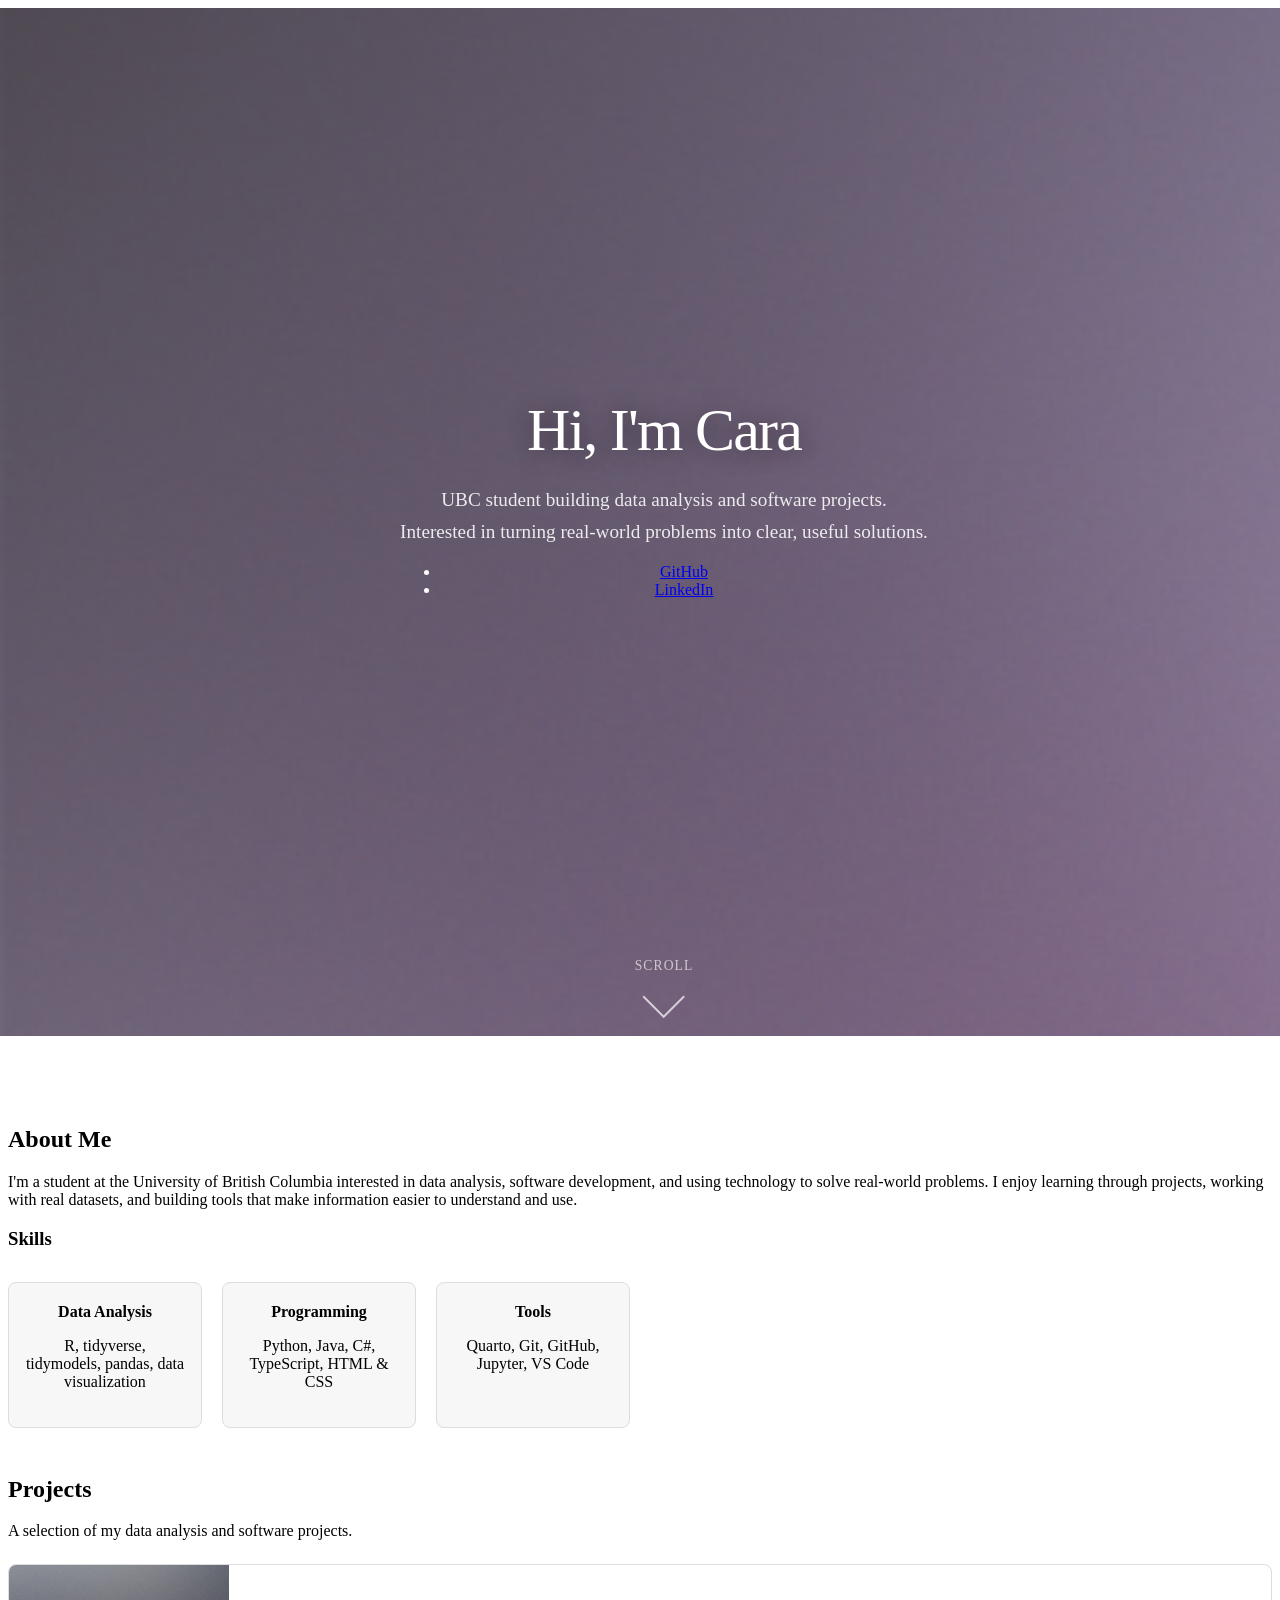
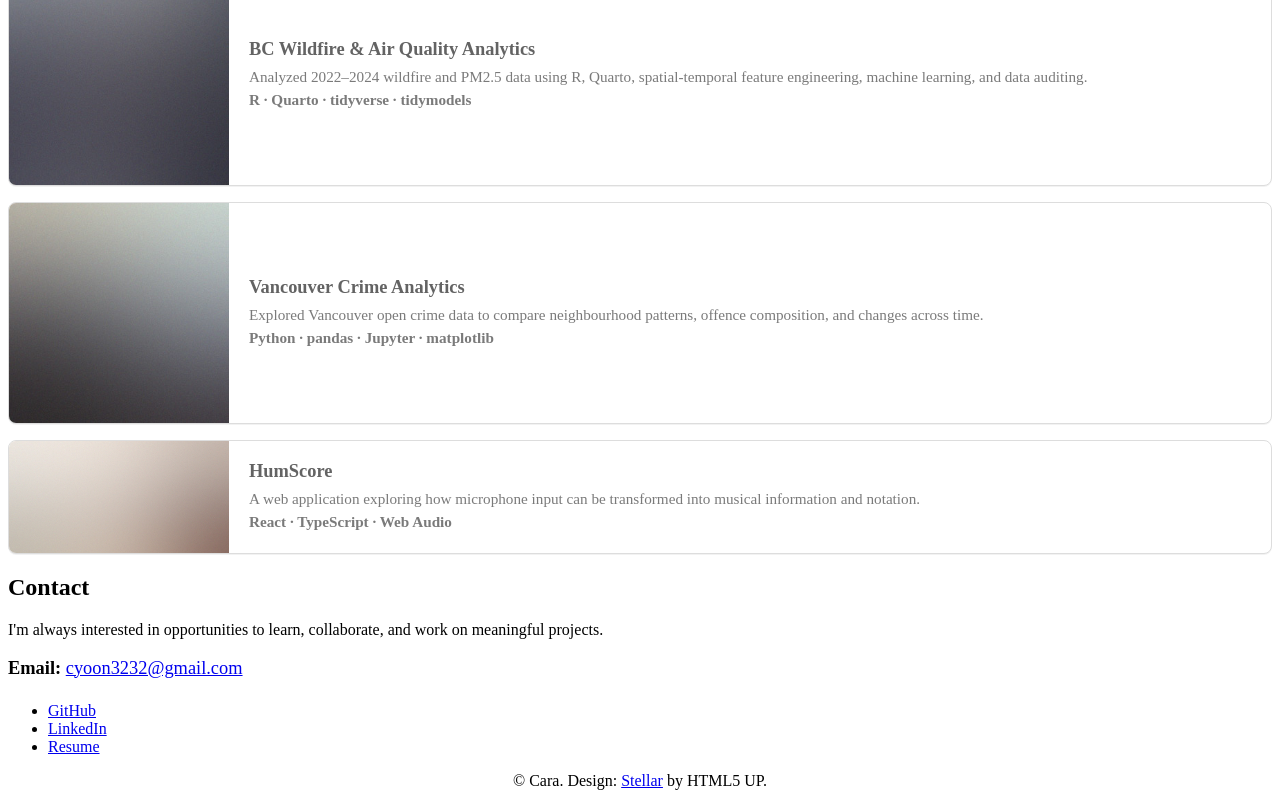
==== commit ecb236e8: "Update portfolio" ====
--- a/index.html
+++ b/index.html
@@ -3,184 +3,261 @@
 	Stellar by HTML5 UP
 	html5up.net | @ajlkn
 	Free for personal and commercial use under the CCA 3.0 license (html5up.net/license)
+	Portfolio layout: Cara
 -->
-<html>
+<html lang="en">
 	<head>
-		<title>Cara's Portfolio</title>
+		<title>Cara — Portfolio</title>
 		<meta charset="utf-8" />
 		<meta name="viewport" content="width=device-width, initial-scale=1, user-scalable=no" />
 		<link rel="stylesheet" href="assets/css/main.css" />
+		<link rel="stylesheet" href="assets/css/portfolio.css" />
 		<noscript><link rel="stylesheet" href="assets/css/noscript.css" /></noscript>
 	</head>
 	<body class="is-preload">
 
-		<!-- Wrapper -->
-			<div id="wrapper">
-
-				<!-- Header -->
-					<header id="header" class="alt">
-						<span class="logo" data-poisition="center"><img src="images/logo.svg" alt="" /></span>
-						<h1>Hi! I'm Cara</h1>
-						<p>This is my portfolio presenting my projects and skills.<br />
+		<div id="wrapper">
+
+			<!-- Hero -->
+			<section id="hero" aria-label="Introduction">
+				<div class="hero-inner">
+					<h1>Hi, I'm Cara</h1>
+
+					<p class="hero-subtitle">
+						UBC student building data analysis and software projects.<br />
+						Interested in turning real-world problems into clear, useful solutions.
+					</p>
+
+					<ul class="actions special">
+						<li>
+							<a href="https://github.com/cyoon3232" target="_blank" rel="noopener" class="button">
+								GitHub
+							</a>
+						</li>
+						<li>
+							<a href="https://www.linkedin.com/in/cara-yoon-537a35383/" target="_blank" rel="noopener" class="button">
+								LinkedIn
+							</a>
+						</li>
+					</ul>
+				</div>
+
+				<a href="#about" class="hero-scroll-hint scrolly" aria-label="Scroll to About section">
+					<span>Scroll</span>
+					<span class="hero-scroll-arrow" aria-hidden="true"></span>
+				</a>
+			</section>
+
+
+			<!-- Navigation -->
+			<nav id="nav" class="nav-hidden" aria-label="Page sections">
+				<ul>
+					<li><a href="#about" class="active">About</a></li>
+					<li><a href="#projects">Projects</a></li>
+					<li><a href="#contact">Contact</a></li>
+				</ul>
+			</nav>
+
+
+			<div id="main">
+
+				<!-- About -->
+				<section id="about" class="main">
+					<header class="major">
+						<h2>About Me</h2>
 					</header>
-                    <div class = "content">
-                        <span class="image fill" data-position="center"><img src="images/pic01.jpg" alt="" /></span>
-                    </div>
-
-				<!-- Nav -->
-					<nav id="nav">
-						<ul>
-							<li><a href="#intro" class="active">Introduction</a></li>
-							<li><a href="#first">First Section</a></li>
-							<li><a href="#second">Second Section</a></li>
-							<li><a href="#cta">Get Started</a></li>
+
+					<p>
+						I'm a student at the University of British Columbia interested in
+						data analysis, software development, and using technology to solve
+						real-world problems. I enjoy learning through projects, working with
+						real datasets, and building tools that make information easier to
+						understand and use.
+					</p>
+
+					<h3>Skills</h3>
+
+					<ul class="skills-grid">
+						<li>
+							<h3>Data Analysis</h3>
+							<p>R, tidyverse, tidymodels, pandas, data visualization</p>
+						</li>
+
+						<li>
+							<h3>Programming</h3>
+							<p>Python, Java, C#, TypeScript, HTML &amp; CSS</p>
+						</li>
+
+						<li>
+							<h3>Tools</h3>
+							<p>Quarto, Git, GitHub, Jupyter, VS Code</p>
+						</li>
+					</ul>
+				</section>
+
+
+				<!-- Projects -->
+				<section id="projects" class="main special">
+					<header class="major">
+						<h2>Projects</h2>
+						<p>A selection of my data analysis and software projects.</p>
+					</header>
+
+					<div class="project-grid">
+
+						<!-- Wildfire Project -->
+						<a
+							class="project-card"
+							href="https://cyoon3232.github.io/data-projects/"
+							target="_blank"
+							rel="noopener"
+						>
+							<span class="project-thumb">
+								<img src="images/pic02.jpg" alt="BC Wildfire and Air Quality Analytics project" />
+							</span>
+
+							<span class="project-body">
+								<h3>BC Wildfire &amp; Air Quality Analytics</h3>
+
+								<p>
+									Analyzed 2022–2024 wildfire and PM2.5 data using R,
+									Quarto, spatial-temporal feature engineering, machine
+									learning, and data auditing.
+								</p>
+
+								<p><strong>R · Quarto · tidyverse · tidymodels</strong></p>
+							</span>
+						</a>
+
+
+						<!-- Vancouver Crime Project -->
+						<a
+							class="project-card"
+							href="https://github.com/cyoon3232/data-projects/blob/main/vancouver-crime-analytics/README.md"
+							target="_blank"
+							rel="noopener"
+						>
+							<span class="project-thumb">
+								<img src="images/pic03.jpg" alt="Vancouver Crime Analytics project" />
+							</span>
+
+							<span class="project-body">
+								<h3>Vancouver Crime Analytics</h3>
+
+								<p>
+									Explored Vancouver open crime data to compare
+									neighbourhood patterns, offence composition, and
+									changes across time.
+								</p>
+
+								<p><strong>Python · pandas · Jupyter · matplotlib</strong></p>
+							</span>
+						</a>
+
+
+						<!-- HumScore -->
+						<a
+							class="project-card"
+							href="https://github.com/cyoon3232/humscore"
+							target="_blank"
+							rel="noopener"
+						>
+							<span class="project-thumb">
+								<img src="images/pic04.jpg" alt="HumScore project" />
+							</span>
+
+							<span class="project-body">
+								<h3>HumScore</h3>
+
+								<p>
+									A web application exploring how microphone input can
+									be transformed into musical information and notation.
+								</p>
+
+								<p><strong>React · TypeScript · Web Audio</strong></p>
+							</span>
+						</a>
+
+					</div>
+				</section>
+
+
+				<!-- Contact -->
+				<section id="contact" class="main special">
+					<header class="major">
+						<h2>Contact</h2>
+
+						<p>
+							I'm always interested in opportunities to learn, collaborate,
+							and work on meaningful projects.
+						</p>
+					</header>
+
+					<div class="contact-block">
+
+						<p>
+							<strong>Email:</strong>
+							<a href="mailto:cyoon3232@gmail.com">cyoon3232@gmail.com</a>
+						</p>
+
+						<ul class="actions special">
+							<li>
+								<a
+									href="https://github.com/cyoon3232"
+									target="_blank"
+									rel="noopener"
+									class="button"
+								>
+									GitHub
+								</a>
+							</li>
+
+							<li>
+								<a
+									href="https://www.linkedin.com/in/cara-yoon-537a35383/"
+									target="_blank"
+									rel="noopener"
+									class="button"
+								>
+									LinkedIn
+								</a>
+							</li>
+
+							<li>
+								<a
+									href="resume.pdf"
+									class="button primary icon solid fa-download"
+									target="_blank"
+								>
+									Resume
+								</a>
+							</li>
 						</ul>
-					</nav>
-
-				<!-- Main -->
-					<div id="main">
-
-						<!-- Introduction -->
-							<section id="intro" class="main">
-								<div class="spotlight">
-									<div class="content">
-										<header class="major">
-											<h2>Ipsum sed adipiscing</h2>
-										</header>
-										<p>Sed lorem ipsum dolor sit amet nullam consequat feugiat consequat magna
-										adipiscing magna etiam amet veroeros. Lorem ipsum dolor tempus sit cursus.
-										Tempus nisl et nullam lorem ipsum dolor sit amet aliquam.</p>
-										<ul class="actions">
-											<li><a href="generic.html" class="button">Learn More</a></li>
-										</ul>
-									</div>
-									<span class="image"><img src="images/pic01.jpg" alt="" /></span>
-								</div>
-							</section>
-
-						<!-- First Section -->
-							<section id="first" class="main special">
-								<header class="major">
-									<h2>Magna veroeros</h2>
-								</header>
-								<ul class="features">
-									<li>
-										<span class="icon solid major style1 fa-code"></span>
-										<h3>Ipsum consequat</h3>
-										<p>Sed lorem amet ipsum dolor et amet nullam consequat a feugiat consequat tempus veroeros sed consequat.</p>
-									</li>
-									<li>
-										<span class="icon major style3 fa-copy"></span>
-										<h3>Amed sed feugiat</h3>
-										<p>Sed lorem amet ipsum dolor et amet nullam consequat a feugiat consequat tempus veroeros sed consequat.</p>
-									</li>
-									<li>
-										<span class="icon major style5 fa-gem"></span>
-										<h3>Dolor nullam</h3>
-										<p>Sed lorem amet ipsum dolor et amet nullam consequat a feugiat consequat tempus veroeros sed consequat.</p>
-									</li>
-								</ul>
-								<footer class="major">
-									<ul class="actions special">
-										<li><a href="generic.html" class="button">Learn More</a></li>
-									</ul>
-								</footer>
-							</section>
-
-						<!-- Second Section -->
-							<section id="second" class="main special">
-								<header class="major">
-									<h2>Ipsum consequat</h2>
-									<p>Donec imperdiet consequat consequat. Suspendisse feugiat congue<br />
-									posuere. Nulla massa urna, fermentum eget quam aliquet.</p>
-								</header>
-								<ul class="statistics">
-									<li class="style1">
-										<span class="icon solid fa-code-branch"></span>
-										<strong>5,120</strong> Etiam
-									</li>
-									<li class="style2">
-										<span class="icon fa-folder-open"></span>
-										<strong>8,192</strong> Magna
-									</li>
-									<li class="style3">
-										<span class="icon solid fa-signal"></span>
-										<strong>2,048</strong> Tempus
-									</li>
-									<li class="style4">
-										<span class="icon solid fa-laptop"></span>
-										<strong>4,096</strong> Aliquam
-									</li>
-									<li class="style5">
-										<span class="icon fa-gem"></span>
-										<strong>1,024</strong> Nullam
-									</li>
-								</ul>
-								<p class="content">Nam elementum nisl et mi a commodo porttitor. Morbi sit amet nisl eu arcu faucibus hendrerit vel a risus. Nam a orci mi, elementum ac arcu sit amet, fermentum pellentesque et purus. Integer maximus varius lorem, sed convallis diam accumsan sed. Etiam porttitor placerat sapien, sed eleifend a enim pulvinar faucibus semper quis ut arcu. Ut non nisl a mollis est efficitur vestibulum. Integer eget purus nec nulla mattis et accumsan ut magna libero. Morbi auctor iaculis porttitor. Sed ut magna ac risus et hendrerit scelerisque. Praesent eleifend lacus in lectus aliquam porta. Cras eu ornare dui curabitur lacinia.</p>
-								<footer class="major">
-									<ul class="actions special">
-										<li><a href="generic.html" class="button">Learn More</a></li>
-									</ul>
-								</footer>
-							</section>
-
-						<!-- Get Started -->
-							<section id="cta" class="main special">
-								<header class="major">
-									<h2>Congue imperdiet</h2>
-									<p>Donec imperdiet consequat consequat. Suspendisse feugiat congue<br />
-									posuere. Nulla massa urna, fermentum eget quam aliquet.</p>
-								</header>
-								<footer class="major">
-									<ul class="actions special">
-										<li><a href="generic.html" class="button primary">Get Started</a></li>
-										<li><a href="generic.html" class="button">Learn More</a></li>
-									</ul>
-								</footer>
-							</section>
 
 					</div>
-
-				<!-- Footer -->
-					<footer id="footer">
-						<section>
-							<h2>Aliquam sed mauris</h2>
-							<p>Sed lorem ipsum dolor sit amet et nullam consequat feugiat consequat magna adipiscing tempus etiam dolore veroeros. eget dapibus mauris. Cras aliquet, nisl ut viverra sollicitudin, ligula erat egestas velit, vitae tincidunt odio.</p>
-							<ul class="actions">
-								<li><a href="generic.html" class="button">Learn More</a></li>
-							</ul>
-						</section>
-						<section>
-							<h2>Etiam feugiat</h2>
-							<dl class="alt">
-								<dt>Address</dt>
-								<dd>1234 Somewhere Road &bull; Nashville, TN 00000 &bull; USA</dd>
-								<dt>Phone</dt>
-								<dd>(000) 000-0000 x 0000</dd>
-								<dt>Email</dt>
-								<dd><a href="#">information@untitled.tld</a></dd>
-							</dl>
-							<ul class="icons">
-								<li><a href="#" class="icon brands fa-twitter alt"><span class="label">Twitter</span></a></li>
-								<li><a href="#" class="icon brands fa-facebook-f alt"><span class="label">Facebook</span></a></li>
-								<li><a href="#" class="icon brands fa-instagram alt"><span class="label">Instagram</span></a></li>
-								<li><a href="#" class="icon brands fa-github alt"><span class="label">GitHub</span></a></li>
-								<li><a href="#" class="icon brands fa-dribbble alt"><span class="label">Dribbble</span></a></li>
-							</ul>
-						</section>
-						<p class="copyright">&copy; Untitled. Design: <a href="https://html5up.net">HTML5 UP</a>.</p>
-					</footer>
+				</section>
 
 			</div>
 
-		<!-- Scripts -->
-			<script src="assets/js/jquery.min.js"></script>
-			<script src="assets/js/jquery.scrollex.min.js"></script>
-			<script src="assets/js/jquery.scrolly.min.js"></script>
-			<script src="assets/js/browser.min.js"></script>
-			<script src="assets/js/breakpoints.min.js"></script>
-			<script src="assets/js/util.js"></script>
-			<script src="assets/js/main.js"></script>
+
+			<footer id="footer">
+				<p class="copyright">
+					&copy; Cara.
+					Design:
+					<a href="https://html5up.net/stellar">Stellar</a>
+					by HTML5 UP.
+				</p>
+			</footer>
+
+		</div>
+
+		<script src="assets/js/jquery.min.js"></script>
+		<script src="assets/js/jquery.scrollex.min.js"></script>
+		<script src="assets/js/jquery.scrolly.min.js"></script>
+		<script src="assets/js/browser.min.js"></script>
+		<script src="assets/js/breakpoints.min.js"></script>
+		<script src="assets/js/util.js"></script>
+		<script src="assets/js/main.js"></script>
 
 	</body>
-</html>+</html>
--- a/assets/css/portfolio.css
+++ b/assets/css/portfolio.css
@@ -0,0 +1,347 @@
+/* Portfolio layout — extends Stellar template */
+
+/* Full-bleed hero (break out of #wrapper max-width) */
+#wrapper {
+	position: relative;
+}
+
+#hero {
+	position: relative;
+	min-height: 100vh;
+	display: flex;
+	flex-direction: column;
+	align-items: center;
+	justify-content: center;
+	text-align: center;
+	padding: 3em 1.5em 5em;
+	margin-left: calc(50% - 50vw);
+	margin-right: calc(50% - 50vw);
+	width: 100vw;
+	max-width: 100vw;
+	background-color: #1a1423;
+	background-image: linear-gradient(
+			135deg,
+			rgba(26, 20, 35, 0.75) 0%,
+			rgba(95, 77, 147, 0.55) 100%
+		),
+		url("../../images/pic01.jpg");
+	background-position: center;
+	background-size: cover;
+	background-repeat: no-repeat;
+	color: #ffffff;
+}
+
+#hero .hero-inner {
+	position: relative;
+	z-index: 1;
+	max-width: 42em;
+}
+
+#hero .hero-logo {
+	display: block;
+	margin: 0 auto 1.25em;
+}
+
+#hero .hero-logo img {
+	display: block;
+	margin: 0 auto;
+	max-width: 4.5em;
+	height: auto;
+	filter: drop-shadow(0 2px 8px rgba(0, 0, 0, 0.35));
+}
+
+#hero h1 {
+	font-size: 3.75em;
+	font-weight: 300;
+	letter-spacing: -0.03em;
+	margin: 0 0 0.35em;
+	line-height: 1.1;
+	text-shadow: 0 2px 24px rgba(0, 0, 0, 0.45);
+}
+
+#hero .hero-subtitle {
+	font-size: 1.2em;
+	line-height: 1.65;
+	color: rgba(255, 255, 255, 0.88);
+	margin: 0;
+	max-width: 36em;
+	margin-left: auto;
+	margin-right: auto;
+}
+
+#hero .hero-scroll-hint {
+	position: absolute;
+	bottom: 1.75em;
+	left: 50%;
+	transform: translateX(-50%);
+	z-index: 1;
+	display: flex;
+	flex-direction: column;
+	align-items: center;
+	gap: 0.35em;
+	color: rgba(255, 255, 255, 0.65);
+	font-size: 0.85em;
+	letter-spacing: 0.08em;
+	text-transform: uppercase;
+	text-decoration: none;
+	border: 0;
+	cursor: pointer;
+}
+
+#hero .hero-scroll-hint:hover {
+	color: rgba(255, 255, 255, 0.95);
+}
+
+#hero .hero-scroll-hint .hero-scroll-arrow {
+	display: block;
+	width: 28px;
+	height: 28px;
+	border-right: 2px solid rgba(255, 255, 255, 0.7);
+	border-bottom: 2px solid rgba(255, 255, 255, 0.7);
+	transform: rotate(45deg);
+	margin-top: 0.25em;
+	animation: portfolio-scroll-bounce 2s ease-in-out infinite;
+}
+
+@keyframes portfolio-scroll-bounce {
+	0%,
+	100% {
+		transform: rotate(45deg) translate(0, 0);
+		opacity: 0.85;
+	}
+	50% {
+		transform: rotate(45deg) translate(6px, 6px);
+		opacity: 1;
+	}
+}
+
+/* Nav: hidden on hero, fixed when visible */
+#nav {
+	left: 50%;
+	right: auto;
+	transform: translateX(-50%);
+	-webkit-transform: translateX(-50%);
+	transition: opacity 0.35s ease, transform 0.35s ease,
+		background-color 0.2s ease, padding 0.2s ease;
+}
+
+#nav.nav-hidden {
+	opacity: 0;
+	visibility: hidden;
+	pointer-events: none;
+	transform: translate(-50%, -120%);
+	-webkit-transform: translate(-50%, -120%);
+}
+
+#nav:not(.nav-hidden) {
+	visibility: visible;
+}
+
+/* Main: only reserve space for the tab bar once it is visible */
+#nav.nav-hidden + #main {
+	padding-top: 0 !important;
+}
+
+#nav:not(.nav-hidden) + #main {
+	padding-top: 4.25em;
+}
+
+@media screen and (max-width: 736px) {
+	#nav {
+		display: block !important;
+		left: 0;
+		right: 0;
+		transform: none;
+		-webkit-transform: none;
+		max-width: 100%;
+		width: 100%;
+		border-radius: 0;
+	}
+
+	#nav.nav-hidden {
+		transform: translateY(-120%);
+		-webkit-transform: translateY(-120%);
+	}
+
+	#nav ul li {
+		margin: 0.15em 0.2em;
+	}
+
+	#nav ul li a {
+		font-size: 0.85em;
+		padding: 0 0.85em;
+	}
+
+	#hero h1 {
+		font-size: 2.5em;
+	}
+}
+
+/* Skills grid */
+.skills-grid {
+	display: grid;
+	grid-template-columns: repeat(auto-fill, minmax(11em, 1fr));
+	gap: 1.25em;
+	margin: 2em 0 3em;
+	text-align: center;
+	list-style: none;
+	padding: 0;
+	margin-left: 0;
+}
+
+.skills-grid li {
+	margin: 0;
+	padding: 1.25em 1em;
+	border-radius: 8px;
+	background: rgba(222, 222, 222, 0.25);
+	border: solid 1px #dddddd;
+}
+
+.skills-grid .icon {
+	font-size: 2em;
+	margin-bottom: 0.5em;
+	color: #8cc9f0;
+}
+
+.skills-grid h3 {
+	font-size: 1em;
+	margin: 0;
+}
+
+/* Vertical timeline */
+.timeline {
+	position: relative;
+	margin: 2em 0 0;
+	padding: 0 0 0 1.75em;
+	list-style: none;
+	border-left: 2px solid #dddddd;
+}
+
+.timeline li {
+	position: relative;
+	margin-bottom: 2em;
+	padding-left: 0.5em;
+}
+
+.timeline li:last-child {
+	margin-bottom: 0;
+}
+
+.timeline .timeline-marker {
+	position: absolute;
+	left: -1.15em;
+	top: 0.35em;
+	width: 12px;
+	height: 12px;
+	border-radius: 50%;
+	background: linear-gradient(90deg, #efa8b0, #8cc9f0);
+	border: 2px solid #ffffff;
+	box-shadow: 0 0 0 1px #dddddd;
+}
+
+.timeline h4 {
+	margin: 0 0 0.35em;
+	font-size: 1.1em;
+}
+
+.timeline p {
+	margin: 0;
+	font-size: 0.95em;
+}
+
+/* Project cards */
+.project-grid {
+	display: grid;
+	grid-template-columns: 1fr;
+	gap: 1em;
+	margin-top: 1.5em;
+}
+
+.project-card {
+	display: flex;
+	flex-direction: row;
+	align-items: stretch;
+	text-align: left;
+	min-height: 6.5em;
+	padding: 0;
+	overflow: hidden;
+	border-radius: 8px;
+	border: solid 1px #dddddd;
+	background: #ffffff;
+	color: #636363;
+	text-decoration: none;
+	box-shadow: 0 1px 0 rgba(0, 0, 0, 0.05);
+	transition: box-shadow 0.2s ease, border-color 0.2s ease;
+}
+
+.project-card:hover {
+	border-color: #c79cc8;
+	box-shadow: 0 4px 16px rgba(95, 77, 147, 0.12);
+	color: #636363;
+}
+
+.project-card .project-thumb {
+	flex: 0 0 38%;
+	max-width: 220px;
+	min-height: 7em;
+	background: #f0f0f0;
+}
+
+.project-card .project-thumb img {
+	display: block;
+	width: 100%;
+	height: 100%;
+	object-fit: cover;
+}
+
+.project-card .project-body {
+	flex: 1;
+	padding: 1em 1.25em;
+	display: flex;
+	flex-direction: column;
+	justify-content: center;
+}
+
+.project-card .project-body h3 {
+	margin: 0 0 0.35em;
+	font-size: 1.15em;
+}
+
+.project-card .project-body p {
+	margin: 0;
+	font-size: 0.95em;
+	line-height: 1.5;
+	color: rgba(99, 99, 99, 0.85);
+}
+
+@media screen and (max-width: 480px) {
+	.project-card {
+		flex-direction: column;
+		min-height: 0;
+	}
+
+	.project-card .project-thumb {
+		flex: none;
+		max-width: none;
+		width: 100%;
+		min-height: 10em;
+	}
+}
+
+/* Contact section */
+.contact-block p {
+	font-size: 1.15em;
+	margin-bottom: 1.25em;
+}
+
+.contact-block .button {
+	margin-right: 0.5em;
+	margin-bottom: 0.5em;
+}
+
+/* Single-line footer: keep copyright full width (template assumed two columns) */
+#footer > .copyright:only-child {
+	width: 100% !important;
+	margin-left: 0 !important;
+	text-align: center;
+}
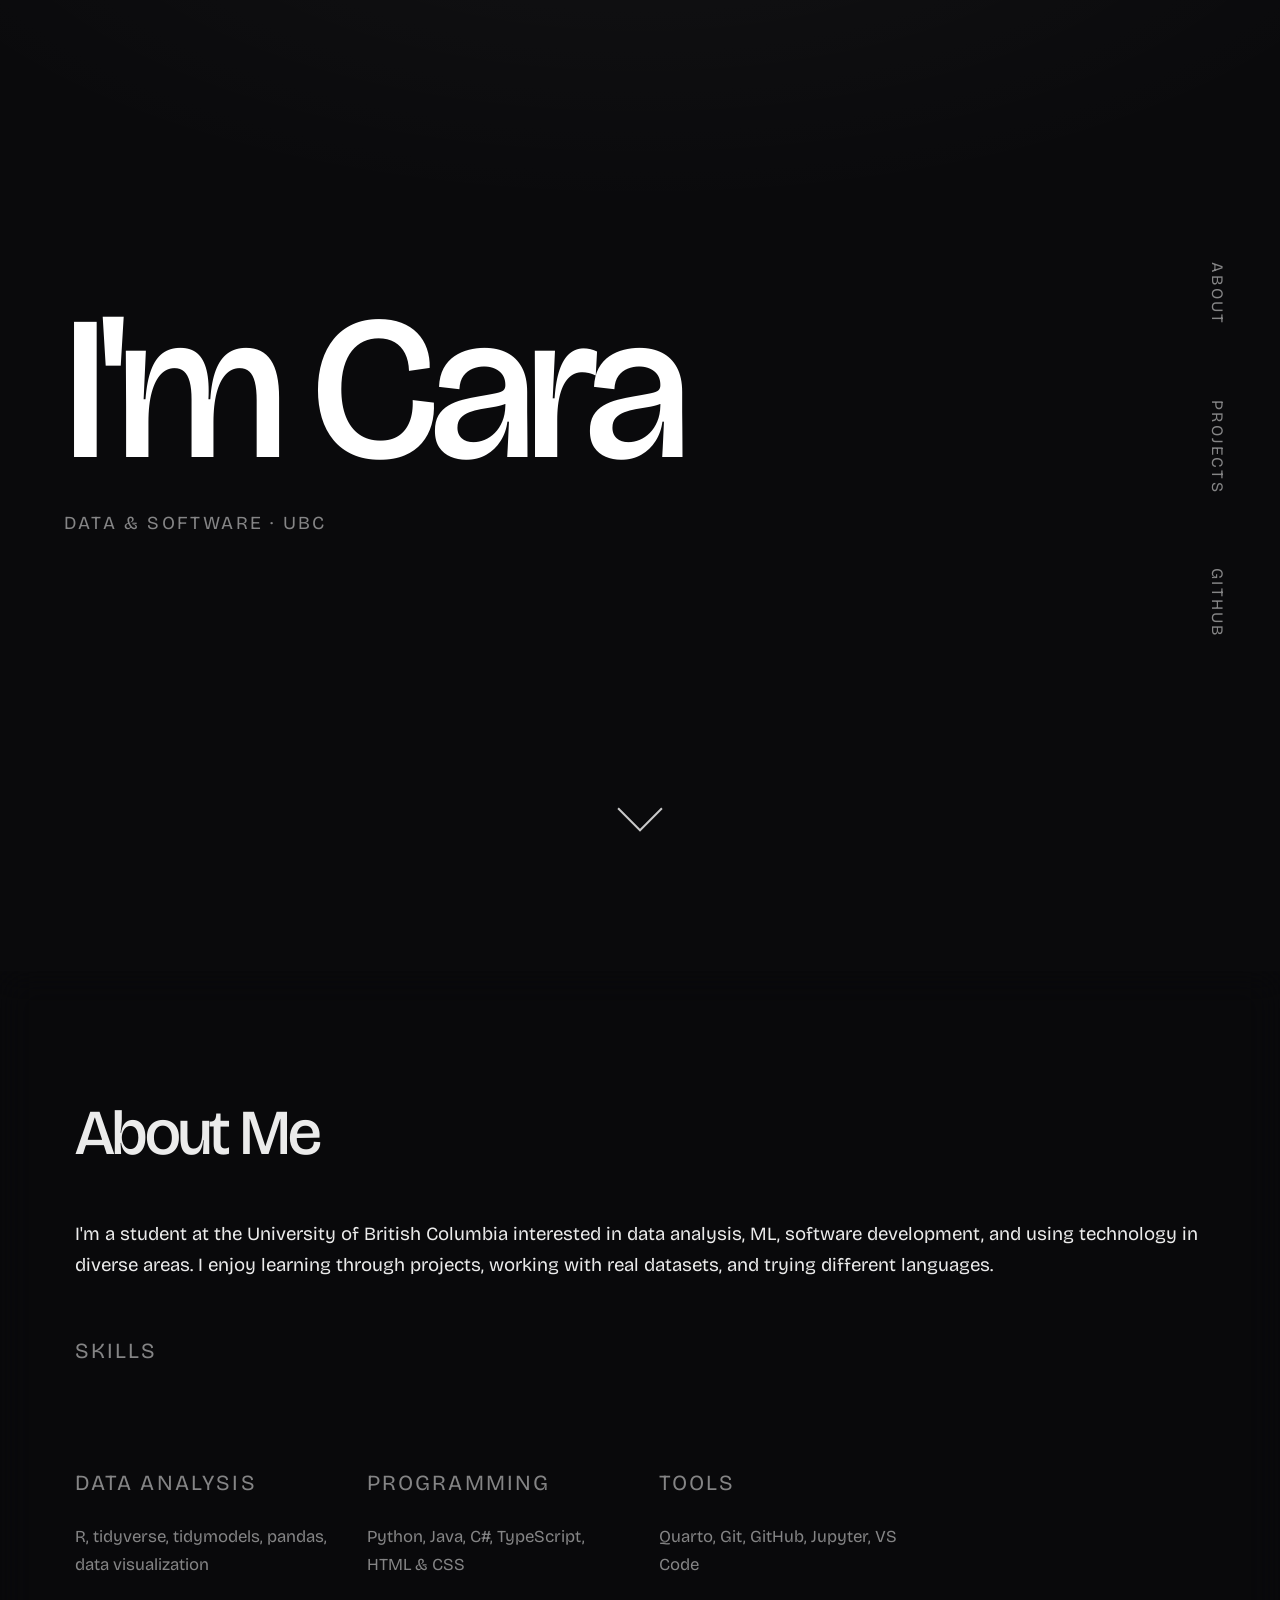
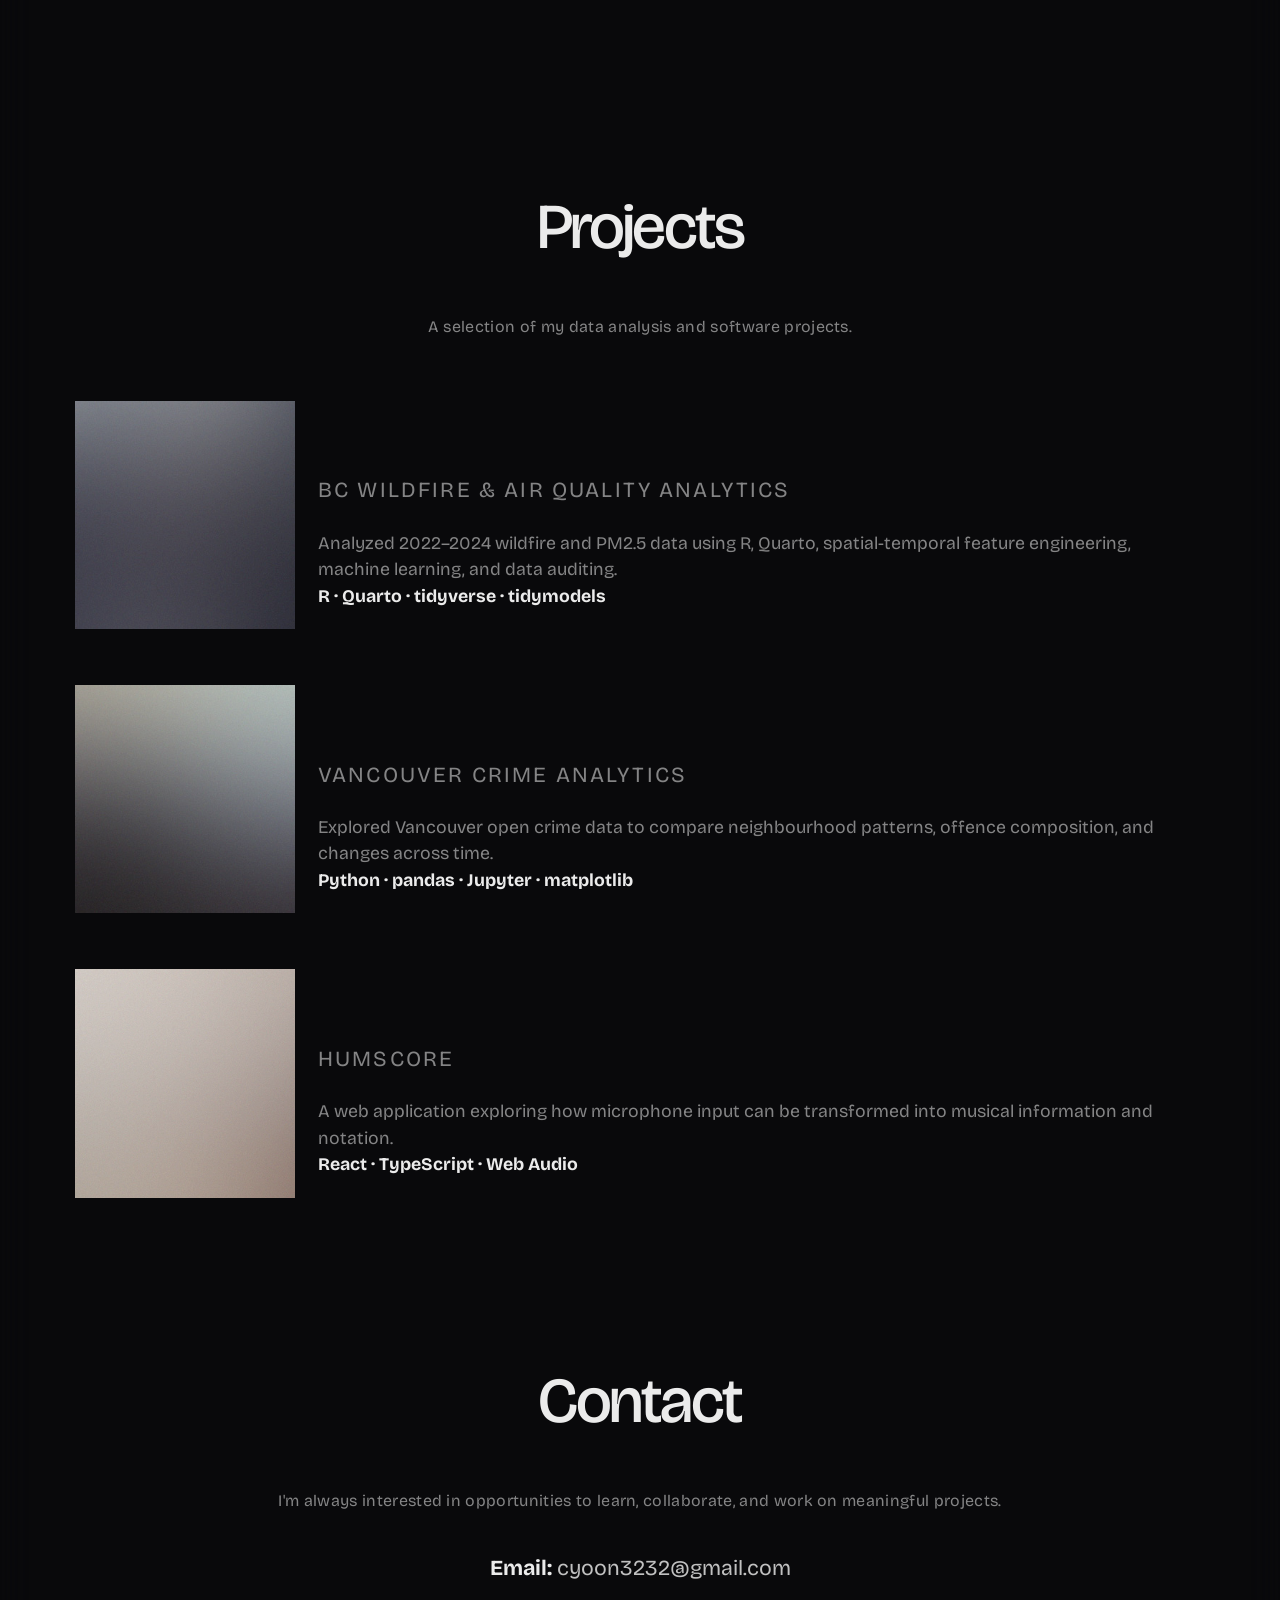
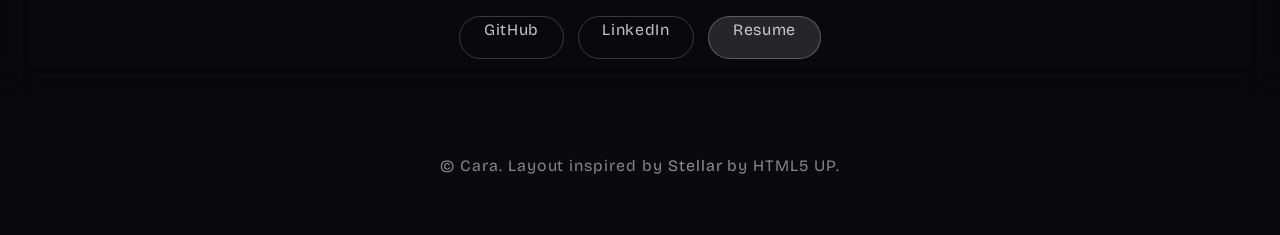
==== commit ee3afad0: "Update layout" ====
--- a/index.html
+++ b/index.html
@@ -1,51 +1,37 @@
 <!DOCTYPE HTML>
-<!--
-	Stellar by HTML5 UP
-	html5up.net | @ajlkn
-	Free for personal and commercial use under the CCA 3.0 license (html5up.net/license)
-	Portfolio layout: Cara
--->
 <html lang="en">
 	<head>
 		<title>Cara — Portfolio</title>
 		<meta charset="utf-8" />
 		<meta name="viewport" content="width=device-width, initial-scale=1, user-scalable=no" />
-		<link rel="stylesheet" href="assets/css/main.css" />
+		<link rel="preconnect" href="https://fonts.googleapis.com" />
+		<link rel="preconnect" href="https://fonts.gstatic.com" crossorigin />
+		<link
+			href="https://fonts.googleapis.com/css2?family=Bricolage+Grotesque:opsz,wght@12..96,200..800&display=swap"
+			rel="stylesheet"
+		/>
 		<link rel="stylesheet" href="assets/css/portfolio.css" />
-		<noscript><link rel="stylesheet" href="assets/css/noscript.css" /></noscript>
 	</head>
-	<body class="is-preload">
-
+	<body>
 		<div id="wrapper">
 
 			<!-- Hero -->
 			<section id="hero" aria-label="Introduction">
 				<div class="hero-inner">
-					<h1>Hi, I'm Cara</h1>
-
-					<p class="hero-subtitle">
-						UBC student building data analysis and software projects.<br />
-						Interested in turning real-world problems into clear, useful solutions.
-					</p>
-
-					<ul class="actions special">
-						<li>
-							<a href="https://github.com/cyoon3232" target="_blank" rel="noopener" class="button">
-								GitHub
-							</a>
-						</li>
-						<li>
-							<a href="https://www.linkedin.com/in/cara-yoon-537a35383/" target="_blank" rel="noopener" class="button">
-								LinkedIn
-							</a>
-						</li>
-					</ul>
+					<h1>I'm Cara</h1>
+					<p class="hero-subtitle">Data &amp; software · UBC</p>
 				</div>
 
 				<a href="#about" class="hero-scroll-hint scrolly" aria-label="Scroll to About section">
-					<span>Scroll</span>
+					<span></span>
 					<span class="hero-scroll-arrow" aria-hidden="true"></span>
 				</a>
+
+				<aside class="hero-rail" aria-label="Quick links">
+					<a href="#about">About</a>
+					<a href="#projects">Projects</a>
+					<a href="https://github.com/cyoon3232">GitHub</a>
+				</aside>
 			</section>
 
 
@@ -69,10 +55,9 @@
 
 					<p>
 						I'm a student at the University of British Columbia interested in
-						data analysis, software development, and using technology to solve
-						real-world problems. I enjoy learning through projects, working with
-						real datasets, and building tools that make information easier to
-						understand and use.
+						data analysis, ML, software development, and using technology in diverse areas. I 
+						enjoy learning through projects, working with real datasets, and trying different 
+						languages.
 					</p>
 
 					<h3>Skills</h3>
@@ -225,13 +210,12 @@
 
 							<li>
 								<a
-									href="resume.pdf"
-									class="button primary icon solid fa-download"
+									href="resume_2026_august_ver.pdf"
+									class="button primary"
 									target="_blank"
 								>
 									Resume
-								</a>
-							</li>
+								</a>							</li>
 						</ul>
 
 					</div>
@@ -243,7 +227,7 @@
 			<footer id="footer">
 				<p class="copyright">
 					&copy; Cara.
-					Design:
+					Layout inspired by
 					<a href="https://html5up.net/stellar">Stellar</a>
 					by HTML5 UP.
 				</p>
@@ -251,13 +235,6 @@
 
 		</div>
 
-		<script src="assets/js/jquery.min.js"></script>
-		<script src="assets/js/jquery.scrollex.min.js"></script>
-		<script src="assets/js/jquery.scrolly.min.js"></script>
-		<script src="assets/js/browser.min.js"></script>
-		<script src="assets/js/breakpoints.min.js"></script>
-		<script src="assets/js/util.js"></script>
-		<script src="assets/js/main.js"></script>
-
+		<script src="assets/js/portfolio.js"></script>
 	</body>
 </html>
--- a/assets/css/portfolio.css
+++ b/assets/css/portfolio.css
@@ -1,10 +1,100 @@
-/* Portfolio layout — extends Stellar template */
-
-/* Full-bleed hero (break out of #wrapper max-width) */
+/* Cara portfolio — custom styles */
+
+/* Uses Bricolage Grotesque and sans-serif fallbacks */
+:root {
+	--bg-base: #0a0a0c;
+	--bg-glow: rgba(255, 255, 255, 0.035);
+	--film-bg: rgba(10, 10, 12, 0.58);
+	--film-blur: 18px;
+	--film-border: rgba(255, 255, 255, 0.07);
+	--text-primary: rgba(255, 255, 255, 0.92);
+	--text-muted: rgba(255, 255, 255, 0.5);
+	--font-display: "Bricolage Grotesque", sans-serif;
+	/* --font-display: "Beatrice Display", sans-serif; */
+	/* --font-display: "Freigeist", sans-serif; */
+}
+
+/* Base */
+*,
+*::before,
+*::after {
+	box-sizing: border-box;
+}
+
+html {
+	-webkit-text-size-adjust: none;
+}
+
+p {
+	margin: 0 0 1em;
+}
+
+a {
+	color: inherit;
+	text-decoration: none;
+	border-bottom: none;
+	transition: color 0.2s ease;
+}
+
+img {
+	display: block;
+	max-width: 100%;
+	height: auto;
+	border: 0;
+}
+
+ul {
+	list-style: none;
+	margin: 0;
+	padding: 0;
+}
+
+/* Dark backdrop stays put while content scrolls over it */
+body {
+	margin: 0;
+	background-color: var(--bg-base);
+	background-image: none;
+	color: var(--text-muted);
+	overflow-x: clip;
+	font-family: var(--font-display), sans-serif;
+	font-size: 17pt;
+	font-weight: 400;
+	line-height: 1.65;
+}
+
+@media screen and (max-width: 1280px) {
+	body {
+		font-size: 14pt;
+	}
+}
+
+@media screen and (max-width: 736px) {
+	body {
+		font-size: 12pt;
+	}
+}
+
+body::before {
+	content: "";
+	position: fixed;
+	inset: 0;
+	z-index: -2;
+	background-color: var(--bg-base);
+	background-image: radial-gradient(
+		ellipse 90% 55% at 50% -15%,
+		var(--bg-glow),
+		transparent 70%
+	);
+}
+
 #wrapper {
 	position: relative;
-}
-
+	width: 100%;
+	max-width: 100%;
+	margin: 0;
+}
+
+/* Hero scrolls away with the page */
 #hero {
 	position: relative;
 	min-height: 100vh;
@@ -12,76 +102,57 @@
 	flex-direction: column;
 	align-items: center;
 	justify-content: center;
-	text-align: center;
-	padding: 3em 1.5em 5em;
-	margin-left: calc(50% - 50vw);
-	margin-right: calc(50% - 50vw);
-	width: 100vw;
-	max-width: 100vw;
-	background-color: #1a1423;
-	background-image: linear-gradient(
-			135deg,
-			rgba(26, 20, 35, 0.75) 0%,
-			rgba(95, 77, 147, 0.55) 100%
-		),
-		url("../../images/pic01.jpg");
-	background-position: center;
-	background-size: cover;
-	background-repeat: no-repeat;
-	color: #ffffff;
+	text-align: left;
+	padding: 3em clamp(1.25em, 5vw, 4em) 6.5em;
+	margin: 0;
+	width: 100%;
+	max-width: 100%;
+	background: transparent;
+	color: var(--text-primary);
 }
 
 #hero .hero-inner {
 	position: relative;
 	z-index: 1;
-	max-width: 42em;
-}
-
-#hero .hero-logo {
-	display: block;
-	margin: 0 auto 1.25em;
-}
-
-#hero .hero-logo img {
-	display: block;
+	width: min(92vw, 64em);
+	max-width: 64em;
 	margin: 0 auto;
-	max-width: 4.5em;
-	height: auto;
-	filter: drop-shadow(0 2px 8px rgba(0, 0, 0, 0.35));
 }
 
 #hero h1 {
-	font-size: 3.75em;
-	font-weight: 300;
-	letter-spacing: -0.03em;
-	margin: 0 0 0.35em;
-	line-height: 1.1;
-	text-shadow: 0 2px 24px rgba(0, 0, 0, 0.45);
+	font-family: var(--font-display);
+	font-size: clamp(4.5rem, 16vw, 13rem);
+	font-weight: 500;
+	font-variation-settings: "opsz" 96;
+	letter-spacing: -0.045em;
+	margin: 0;
+	line-height: 0.92;
+	color: #ffffff;
 }
 
 #hero .hero-subtitle {
-	font-size: 1.2em;
-	line-height: 1.65;
-	color: rgba(255, 255, 255, 0.88);
-	margin: 0;
-	max-width: 36em;
-	margin-left: auto;
-	margin-right: auto;
+	font-family: var(--font-display);
+	font-size: clamp(0.95rem, 2vw, 1.15rem);
+	font-weight: 400;
+	letter-spacing: 0.12em;
+	text-transform: uppercase;
+	color: var(--text-muted);
+	margin: 1.25em 0 0;
 }
 
 #hero .hero-scroll-hint {
 	position: absolute;
-	bottom: 1.75em;
+	bottom: max(3em, calc(env(safe-area-inset-bottom, 0px) + 5em));
 	left: 50%;
 	transform: translateX(-50%);
 	z-index: 1;
 	display: flex;
 	flex-direction: column;
 	align-items: center;
-	gap: 0.35em;
-	color: rgba(255, 255, 255, 0.65);
-	font-size: 0.85em;
-	letter-spacing: 0.08em;
+	gap: 0.5em;
+	color: rgba(255, 255, 255, 0.78);
+	font-size: 0.8em;
+	letter-spacing: 0.14em;
 	text-transform: uppercase;
 	text-decoration: none;
 	border: 0;
@@ -89,40 +160,127 @@
 }
 
 #hero .hero-scroll-hint:hover {
-	color: rgba(255, 255, 255, 0.95);
+	color: rgba(255, 255, 255, 0.92);
 }
 
 #hero .hero-scroll-hint .hero-scroll-arrow {
 	display: block;
-	width: 28px;
-	height: 28px;
-	border-right: 2px solid rgba(255, 255, 255, 0.7);
-	border-bottom: 2px solid rgba(255, 255, 255, 0.7);
+	width: 32px;
+	height: 32px;
+	border-right: 2px solid rgba(255, 255, 255, 0.78);
+	border-bottom: 2px solid rgba(255, 255, 255, 0.78);
 	transform: rotate(45deg);
-	margin-top: 0.25em;
+	margin-top: 0.35em;
 	animation: portfolio-scroll-bounce 2s ease-in-out infinite;
+}
+
+#hero .hero-rail {
+	position: absolute;
+	right: 2.7em;
+	top: 50%;
+	transform: translateY(-50%);
+	z-index: 1;
+	display: flex;
+	flex-direction: column;
+	align-items: center;
+	gap: 4em;
+	border-bottom: none;
+}
+
+#hero .hero-rail a {
+	font-family: var(--font-display);
+	font-size: clamp(0.7rem, 1.5vw, 1rem);
+	font-weight: 400;
+	letter-spacing: 0.14em;
+	text-transform: uppercase;
+	writing-mode: vertical-rl;
+	text-orientation: mixed;
+	color: var(--text-muted);
+	text-decoration: none;
+	border-bottom: none;
+	transition: color 0.2s ease;
+}
+
+#hero .hero-rail a:hover {
+	color: var(--text-primary);
 }
 
 @keyframes portfolio-scroll-bounce {
 	0%,
 	100% {
 		transform: rotate(45deg) translate(0, 0);
-		opacity: 0.85;
+		opacity: 0.7;
 	}
 	50% {
-		transform: rotate(45deg) translate(6px, 6px);
+		transform: rotate(45deg) translate(4px, 4px);
 		opacity: 1;
 	}
 }
 
-/* Nav: hidden on hero, fixed when visible */
+/* Nav */
 #nav {
 	left: 50%;
 	right: auto;
+	width: min(64em, calc(100% - 2em));
+	max-width: calc(100% - 2em);
+	padding: 1em;
+	text-align: center;
+	cursor: default;
+	background-color: rgba(10, 10, 12, 0.72);
+	backdrop-filter: blur(16px);
+	-webkit-backdrop-filter: blur(16px);
+	border: 1px solid var(--film-border);
+	border-top: 0;
+	border-radius: 0 0 0.5em 0.5em;
+	color: var(--text-primary);
 	transform: translateX(-50%);
 	-webkit-transform: translateX(-50%);
-	transition: opacity 0.35s ease, transform 0.35s ease,
+	transition: opacity 0.45s ease, transform 0.45s ease,
 		background-color 0.2s ease, padding 0.2s ease;
+}
+
+#nav ul li {
+	display: inline-block;
+	margin: 0 0.35em;
+	padding: 0;
+	vertical-align: middle;
+}
+
+#nav ul li a {
+	display: inline-block;
+	height: 2.25em;
+	line-height: 2.25em;
+	padding: 0 1.25em;
+	border: 0;
+	border-bottom: none;
+	border-radius: 999px;
+	letter-spacing: 0.06em;
+	text-transform: uppercase;
+	font-size: 0.75em;
+	transition: background-color 0.2s ease, color 0.2s ease;
+}
+
+#nav.alt {
+	background-color: rgba(10, 10, 12, 0.82);
+	border-radius: 0;
+	padding: 0.5em 1em;
+}
+
+#nav.alt ul li {
+	margin: 0 0.175em;
+}
+
+#nav.alt ul li a {
+	font-size: 0.9em;
+}
+
+/* Nav — show/hide on scroll */
+
+#nav:not(.nav-hidden) {
+	position: fixed;
+	top: 0;
+	z-index: 10000;
+	visibility: visible;
 }
 
 #nav.nav-hidden {
@@ -133,17 +291,223 @@
 	-webkit-transform: translate(-50%, -120%);
 }
 
-#nav:not(.nav-hidden) {
-	visibility: visible;
-}
-
-/* Main: only reserve space for the tab bar once it is visible */
+#nav a,
+#nav strong,
+#nav b,
+#nav h1,
+#nav h2,
+#nav h3,
+#nav h4,
+#nav h5,
+#nav h6,
+#nav input,
+#nav select,
+#nav textarea {
+	color: var(--text-muted);
+}
+
+#nav ul li a:hover {
+	background-color: rgba(255, 255, 255, 0.06);
+	color: var(--text-primary);
+}
+
+#nav ul li a.active {
+	background-color: rgba(255, 255, 255, 0.1);
+	color: var(--text-primary);
+	box-shadow: none;
+}
+
 #nav.nav-hidden + #main {
 	padding-top: 0 !important;
 }
 
 #nav:not(.nav-hidden) + #main {
 	padding-top: 4.25em;
+}
+
+/* Main content film */
+#main {
+	margin-left: calc(50% - 50vw);
+	margin-right: calc(50% - 50vw);
+	width: 100%;
+	max-width: 100vw;
+	background: var(--film-bg);
+	backdrop-filter: blur(var(--film-blur));
+	-webkit-backdrop-filter: blur(var(--film-blur));
+	border-top: none;
+	border-radius: 0;
+	color: var(--text-primary);
+}
+
+#main > .main {
+	padding: 5em 5em 3em;
+	border-top: none;
+}
+
+#main > .main + .main {
+	padding-top: 3em;
+}
+
+section.main.special {
+	text-align: center;
+}
+
+section.main.special .project-grid,
+section.main.special .project-card {
+	text-align: left;
+}
+
+@media screen and (max-width: 1280px) {
+	#main > .main {
+		padding: 4em 4em 2em;
+	}
+}
+
+@media screen and (max-width: 980px) {
+	#main > .main {
+		padding: 4em 3em 2em;
+	}
+}
+
+@media screen and (max-width: 736px) {
+	#main > .main {
+		padding: 3em 2em 1em;
+	}
+}
+
+@media screen and (max-width: 480px) {
+	#main > .main {
+		padding: 3em 1.5em 1em;
+	}
+}
+
+#main a {
+	color: rgba(255, 255, 255, 0.75);
+}
+
+#main a:hover {
+	color: #ffffff;
+}
+
+#main strong,
+#main b,
+#main h1,
+#main h2,
+#main h3,
+#main h4,
+#main h5,
+#main h6,
+#main label,
+#main dl dt {
+	color: var(--text-primary);
+}
+
+.button {
+	display: inline-block;
+	padding: 0 1.5em;
+	height: 2.75em;
+	line-height: 2.75em;
+	border-radius: 999px;
+	border: 1px solid rgba(255, 255, 255, 0.2);
+	background: transparent;
+	color: var(--text-primary);
+	font: inherit;
+	font-size: 0.85em;
+	letter-spacing: 0.04em;
+	cursor: pointer;
+	transition: background-color 0.2s ease, border-color 0.2s ease;
+}
+
+.button:hover {
+	background: rgba(255, 255, 255, 0.08);
+	border-color: rgba(255, 255, 255, 0.35);
+}
+
+.button.primary {
+	background: rgba(255, 255, 255, 0.12);
+	border-color: rgba(255, 255, 255, 0.25);
+}
+
+.button.primary:hover {
+	background: rgba(255, 255, 255, 0.18);
+}
+
+.actions {
+	display: flex;
+	flex-wrap: wrap;
+	gap: 0.75em;
+	list-style: none;
+	margin: 0;
+	padding: 0;
+}
+
+.actions.special {
+	justify-content: center;
+}
+
+.actions li {
+	margin: 0;
+	padding: 0;
+}
+
+#main header.major {
+	margin-bottom: 2em;
+}
+
+#main header.major h2 {
+	font-family: var(--font-display);
+	font-size: clamp(2.25rem, 5.5vw, 4rem);
+	font-weight: 500;
+	font-variation-settings: "opsz" 96;
+	letter-spacing: -0.04em;
+	line-height: 1.05;
+}
+
+#main header.major p {
+	font-family: var(--font-display);
+	font-size: 1rem;
+	font-weight: 400;
+	letter-spacing: 0.02em;
+	color: var(--text-muted);
+}
+
+/* Remove decorative underline bars under section titles */
+#main header.major h2:after,
+header.major h2:after {
+	display: none;
+	content: none;
+}
+
+#main h3 {
+	font-family: var(--font-display);
+	font-size: clamp(1rem, 2vw, 1.35rem);
+	font-weight: 400;
+	letter-spacing: 0.1em;
+	text-transform: uppercase;
+	color: var(--text-muted);
+	margin-top: 2.5em;
+	margin-bottom: 1em;
+}
+
+#footer {
+	padding: 3em 1.5em;
+	text-align: center;
+	color: var(--text-muted);
+	background: transparent;
+}
+
+#footer .copyright {
+	margin: 0;
+	font-size: 0.85em;
+	letter-spacing: 0.06em;
+}
+
+#footer a {
+	color: rgba(255, 255, 255, 0.55);
+}
+
+#footer a:hover {
+	color: var(--text-primary);
 }
 
 @media screen and (max-width: 736px) {
@@ -151,11 +515,18 @@
 		display: block !important;
 		left: 0;
 		right: 0;
+		width: 100%;
+		max-width: 100%;
 		transform: none;
 		-webkit-transform: none;
-		max-width: 100%;
-		width: 100%;
 		border-radius: 0;
+		border-left: 0;
+		border-right: 0;
+	}
+
+	#nav:not(.nav-hidden) {
+		transform: none;
+		-webkit-transform: none;
 	}
 
 	#nav.nav-hidden {
@@ -168,12 +539,16 @@
 	}
 
 	#nav ul li a {
-		font-size: 0.85em;
+		font-size: 0.7em;
 		padding: 0 0.85em;
 	}
 
 	#hero h1 {
-		font-size: 2.5em;
+		font-size: clamp(3.25rem, 22vw, 6rem);
+	}
+
+	#hero .hero-rail {
+		display: none;
 	}
 }
 
@@ -181,9 +556,9 @@
 .skills-grid {
 	display: grid;
 	grid-template-columns: repeat(auto-fill, minmax(11em, 1fr));
-	gap: 1.25em;
-	margin: 2em 0 3em;
-	text-align: center;
+	gap: 0.5em 2em;
+	margin: 1.5em 0 2em;
+	text-align: left;
 	list-style: none;
 	padding: 0;
 	margin-left: 0;
@@ -191,21 +566,26 @@
 
 .skills-grid li {
 	margin: 0;
-	padding: 1.25em 1em;
-	border-radius: 8px;
-	background: rgba(222, 222, 222, 0.25);
-	border: solid 1px #dddddd;
+	padding: 0.75em 0;
+	border-radius: 0;
+	background: transparent;
+	border: none;
 }
 
 .skills-grid .icon {
 	font-size: 2em;
 	margin-bottom: 0.5em;
-	color: #8cc9f0;
+	color: rgba(255, 255, 255, 0.45);
 }
 
 .skills-grid h3 {
 	font-size: 1em;
 	margin: 0;
+}
+
+.skills-grid p {
+	color: var(--text-muted);
+	font-size: 0.9em;
 }
 
 /* Vertical timeline */
@@ -214,7 +594,7 @@
 	margin: 2em 0 0;
 	padding: 0 0 0 1.75em;
 	list-style: none;
-	border-left: 2px solid #dddddd;
+	border-left: 2px solid rgba(255, 255, 255, 0.12);
 }
 
 .timeline li {
@@ -234,9 +614,9 @@
 	width: 12px;
 	height: 12px;
 	border-radius: 50%;
-	background: linear-gradient(90deg, #efa8b0, #8cc9f0);
-	border: 2px solid #ffffff;
-	box-shadow: 0 0 0 1px #dddddd;
+	background: rgba(255, 255, 255, 0.35);
+	border: 2px solid var(--bg-base);
+	box-shadow: 0 0 0 1px rgba(255, 255, 255, 0.12);
 }
 
 .timeline h4 {
@@ -247,14 +627,15 @@
 .timeline p {
 	margin: 0;
 	font-size: 0.95em;
+	color: var(--text-muted);
 }
 
 /* Project cards */
 .project-grid {
 	display: grid;
 	grid-template-columns: 1fr;
-	gap: 1em;
-	margin-top: 1.5em;
+	gap: 0.5em;
+	margin-top: 1em;
 }
 
 .project-card {
@@ -263,28 +644,31 @@
 	align-items: stretch;
 	text-align: left;
 	min-height: 6.5em;
-	padding: 0;
+	padding: 1.25em 0;
 	overflow: hidden;
-	border-radius: 8px;
-	border: solid 1px #dddddd;
-	background: #ffffff;
-	color: #636363;
+	border-radius: 0;
+	border: none;
+	background: transparent;
+	color: var(--text-primary);
 	text-decoration: none;
-	box-shadow: 0 1px 0 rgba(0, 0, 0, 0.05);
-	transition: box-shadow 0.2s ease, border-color 0.2s ease;
+	border-bottom: none;
+	box-shadow: none;
+	transition: opacity 0.2s ease;
 }
 
 .project-card:hover {
-	border-color: #c79cc8;
-	box-shadow: 0 4px 16px rgba(95, 77, 147, 0.12);
-	color: #636363;
+	opacity: 0.85;
+	border: none;
+	background: transparent;
+	color: var(--text-primary);
+	box-shadow: none;
 }
 
 .project-card .project-thumb {
 	flex: 0 0 38%;
 	max-width: 220px;
 	min-height: 7em;
-	background: #f0f0f0;
+	background: rgba(255, 255, 255, 0.04);
 }
 
 .project-card .project-thumb img {
@@ -292,6 +676,7 @@
 	width: 100%;
 	height: 100%;
 	object-fit: cover;
+	opacity: 0.88;
 }
 
 .project-card .project-body {
@@ -311,7 +696,7 @@
 	margin: 0;
 	font-size: 0.95em;
 	line-height: 1.5;
-	color: rgba(99, 99, 99, 0.85);
+	color: var(--text-muted);
 }
 
 @media screen and (max-width: 480px) {
@@ -335,13 +720,5 @@
 }
 
 .contact-block .button {
-	margin-right: 0.5em;
-	margin-bottom: 0.5em;
-}
-
-/* Single-line footer: keep copyright full width (template assumed two columns) */
-#footer > .copyright:only-child {
-	width: 100% !important;
-	margin-left: 0 !important;
-	text-align: center;
-}
+	margin: 0;
+}
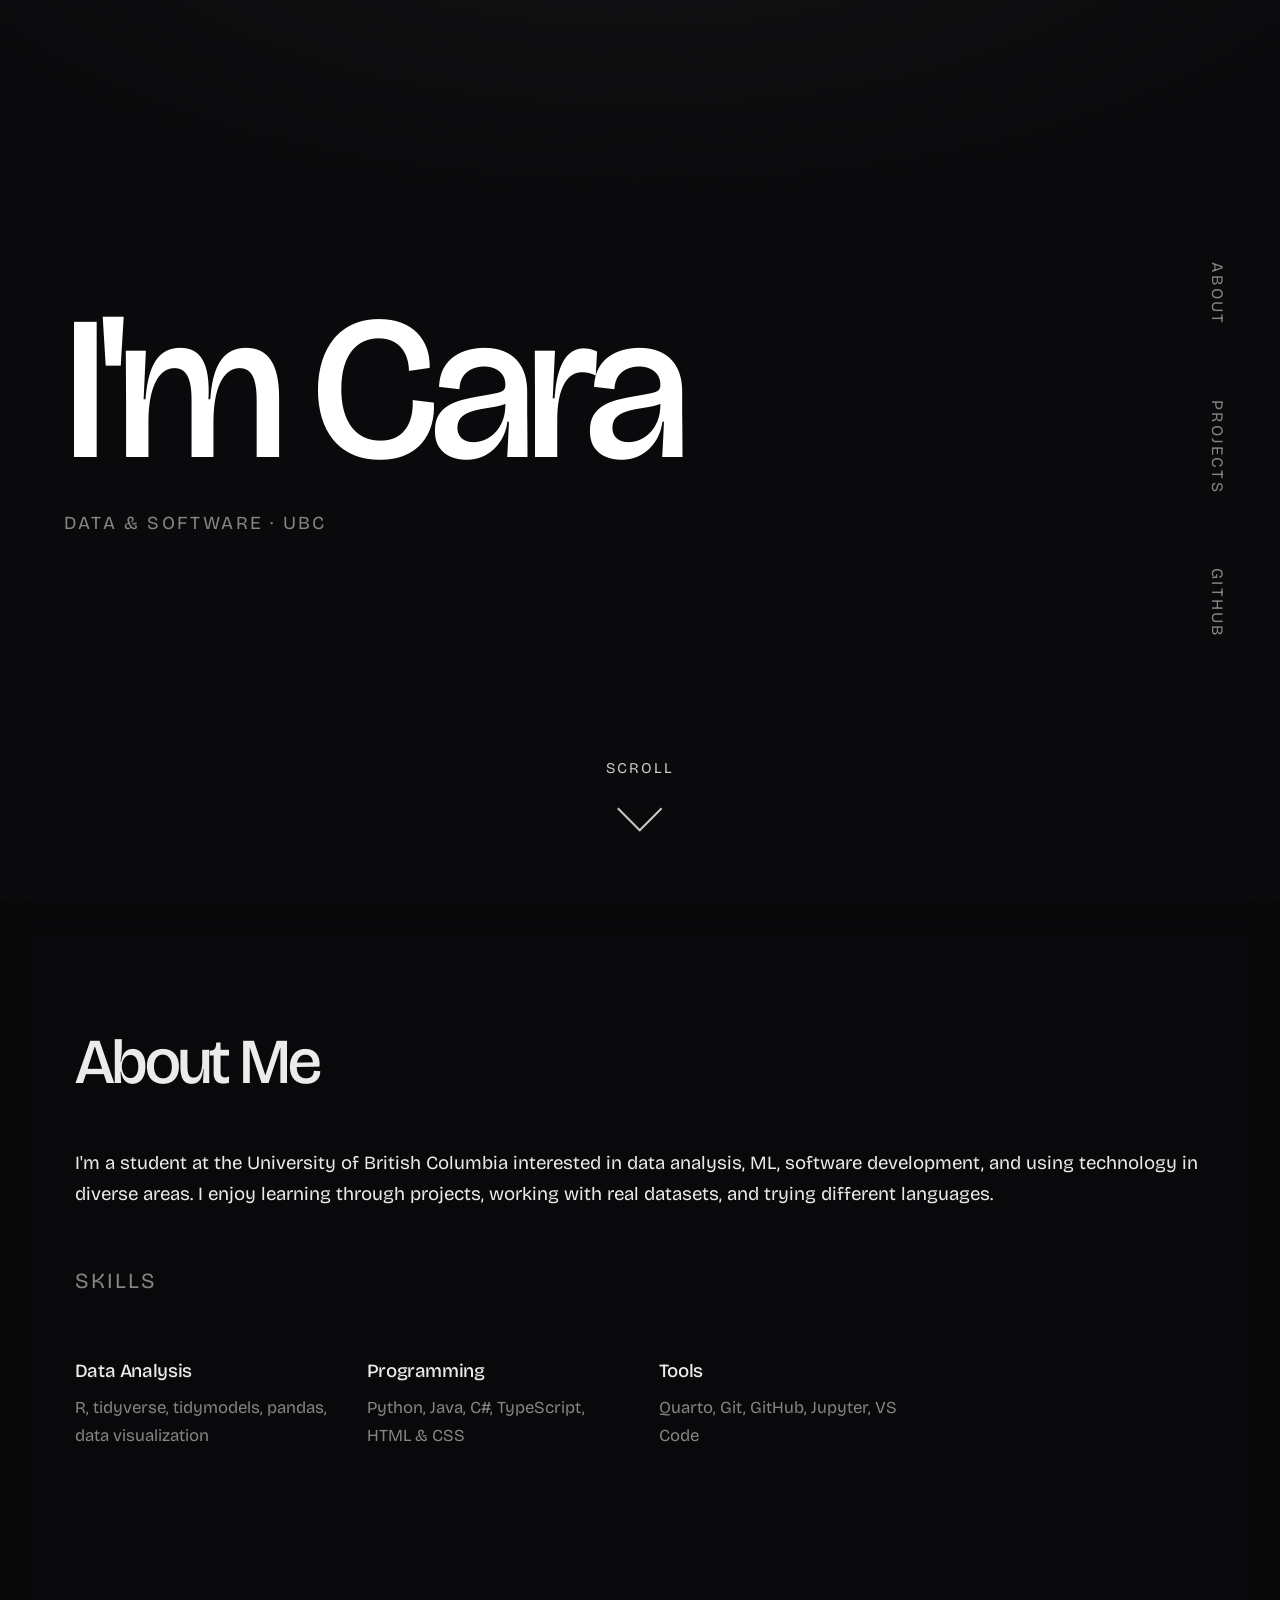
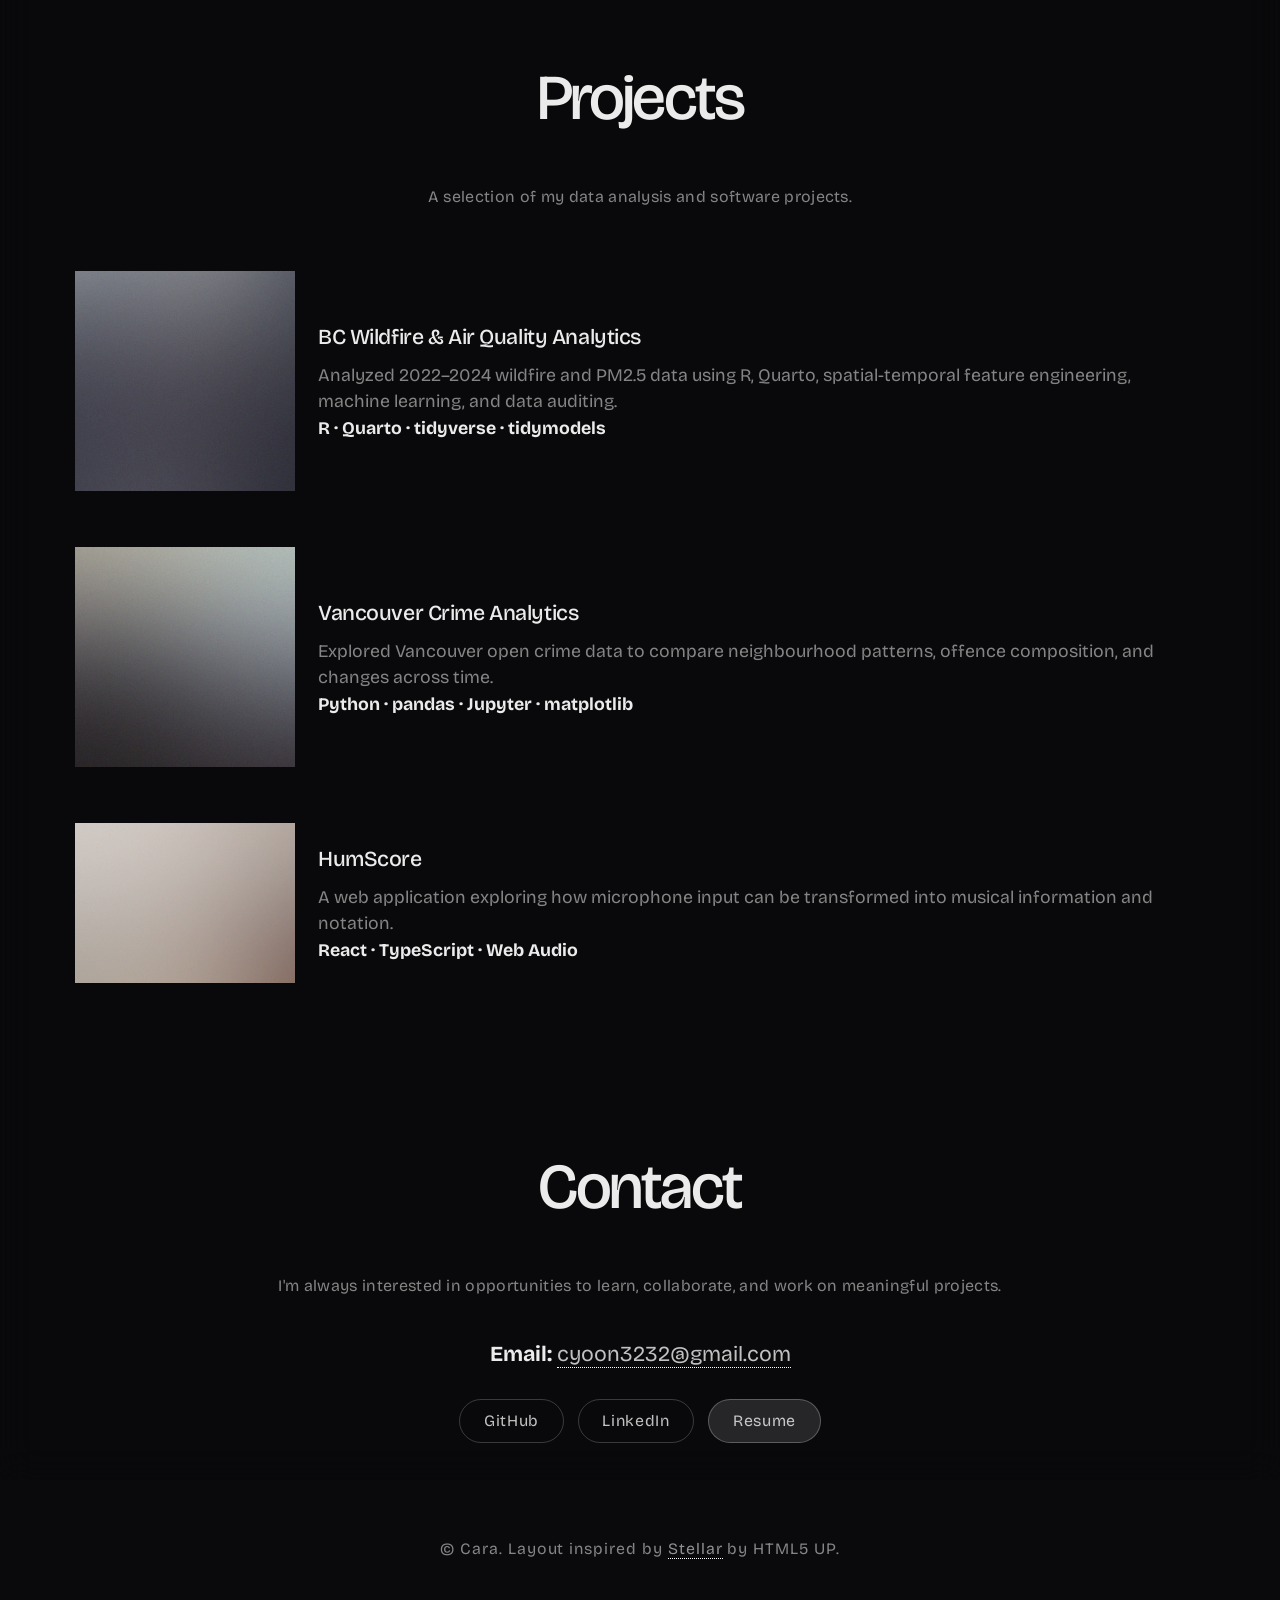
==== commit d538806a: "Update contacts button" ====
--- a/index.html
+++ b/index.html
@@ -23,7 +23,7 @@
 				</div>
 
 				<a href="#about" class="hero-scroll-hint scrolly" aria-label="Scroll to About section">
-					<span></span>
+					<span>Scroll</span>
 					<span class="hero-scroll-arrow" aria-hidden="true"></span>
 				</a>
 
@@ -38,7 +38,7 @@
 			<!-- Navigation -->
 			<nav id="nav" class="nav-hidden" aria-label="Page sections">
 				<ul>
-					<li><a href="#about" class="active">About</a></li>
+					<li><a href="#about">About</a></li>
 					<li><a href="#projects">Projects</a></li>
 					<li><a href="#contact">Contact</a></li>
 				</ul>
--- a/assets/css/portfolio.css
+++ b/assets/css/portfolio.css
@@ -23,6 +23,7 @@
 
 html {
 	-webkit-text-size-adjust: none;
+	scroll-padding-top: 4.5em;
 }
 
 p {
@@ -32,7 +33,7 @@
 a {
 	color: inherit;
 	text-decoration: none;
-	border-bottom: none;
+	border-bottom: 1px dotted #ffffff;
 	transition: color 0.2s ease;
 }
 
@@ -219,6 +220,8 @@
 
 /* Nav */
 #nav {
+	position: fixed;
+	top: 0;
 	left: 50%;
 	right: auto;
 	width: min(64em, calc(100% - 2em));
@@ -226,6 +229,7 @@
 	padding: 1em;
 	text-align: center;
 	cursor: default;
+	z-index: 10000;
 	background-color: rgba(10, 10, 12, 0.72);
 	backdrop-filter: blur(16px);
 	-webkit-backdrop-filter: blur(16px);
@@ -241,7 +245,7 @@
 
 #nav ul li {
 	display: inline-block;
-	margin: 0 0.35em;
+	margin: 0 2em;
 	padding: 0;
 	vertical-align: middle;
 }
@@ -267,21 +271,14 @@
 }
 
 #nav.alt ul li {
-	margin: 0 0.175em;
+	margin: 0 2em;
 }
 
 #nav.alt ul li a {
-	font-size: 0.9em;
+	font-size: 0.7em;
 }
 
 /* Nav — show/hide on scroll */
-
-#nav:not(.nav-hidden) {
-	position: fixed;
-	top: 0;
-	z-index: 10000;
-	visibility: visible;
-}
 
 #nav.nav-hidden {
 	opacity: 0;
@@ -289,6 +286,10 @@
 	pointer-events: none;
 	transform: translate(-50%, -120%);
 	-webkit-transform: translate(-50%, -120%);
+}
+
+#nav:not(.nav-hidden) {
+	visibility: visible;
 }
 
 #nav a,
@@ -307,22 +308,14 @@
 }
 
 #nav ul li a:hover {
-	background-color: rgba(255, 255, 255, 0.06);
+	background-color: rgba(255, 255, 255, 0.08);
 	color: var(--text-primary);
 }
 
 #nav ul li a.active {
-	background-color: rgba(255, 255, 255, 0.1);
+	background-color: rgba(255, 255, 255, 0.12);
 	color: var(--text-primary);
 	box-shadow: none;
-}
-
-#nav.nav-hidden + #main {
-	padding-top: 0 !important;
-}
-
-#nav:not(.nav-hidden) + #main {
-	padding-top: 4.25em;
 }
 
 /* Main content film */
@@ -342,6 +335,7 @@
 #main > .main {
 	padding: 5em 5em 3em;
 	border-top: none;
+	scroll-margin-top: 4.5em;
 }
 
 #main > .main + .main {
@@ -404,7 +398,7 @@
 
 .button {
 	display: inline-block;
-	padding: 0 1.5em;
+	padding: 0.5em 1.5em;
 	height: 2.75em;
 	line-height: 2.75em;
 	border-radius: 999px;
@@ -478,7 +472,7 @@
 	content: none;
 }
 
-#main h3 {
+#main > .main > h3 {
 	font-family: var(--font-display);
 	font-size: clamp(1rem, 2vw, 1.35rem);
 	font-weight: 400;
@@ -486,7 +480,23 @@
 	text-transform: uppercase;
 	color: var(--text-muted);
 	margin-top: 2.5em;
-	margin-bottom: 1em;
+	margin-bottom: 2em;
+}
+
+.skills-grid h3,
+.project-card .project-body h3 {
+	font-family: var(--font-display);
+	font-size: 1em;
+	font-weight: 500;
+	letter-spacing: -0.02em;
+	text-transform: none;
+	color: var(--text-primary);
+	margin-top: 0;
+	margin-bottom: 0.35em;
+}
+
+.project-card .project-body h3 {
+	font-size: 1.15em;
 }
 
 #footer {
@@ -580,7 +590,7 @@
 
 .skills-grid h3 {
 	font-size: 1em;
-	margin: 0;
+	margin: 0 0 0.35em;
 }
 
 .skills-grid p {
@@ -713,7 +723,7 @@
 	}
 }
 
-/* Contact section */
+/* Contact */
 .contact-block p {
 	font-size: 1.15em;
 	margin-bottom: 1.25em;
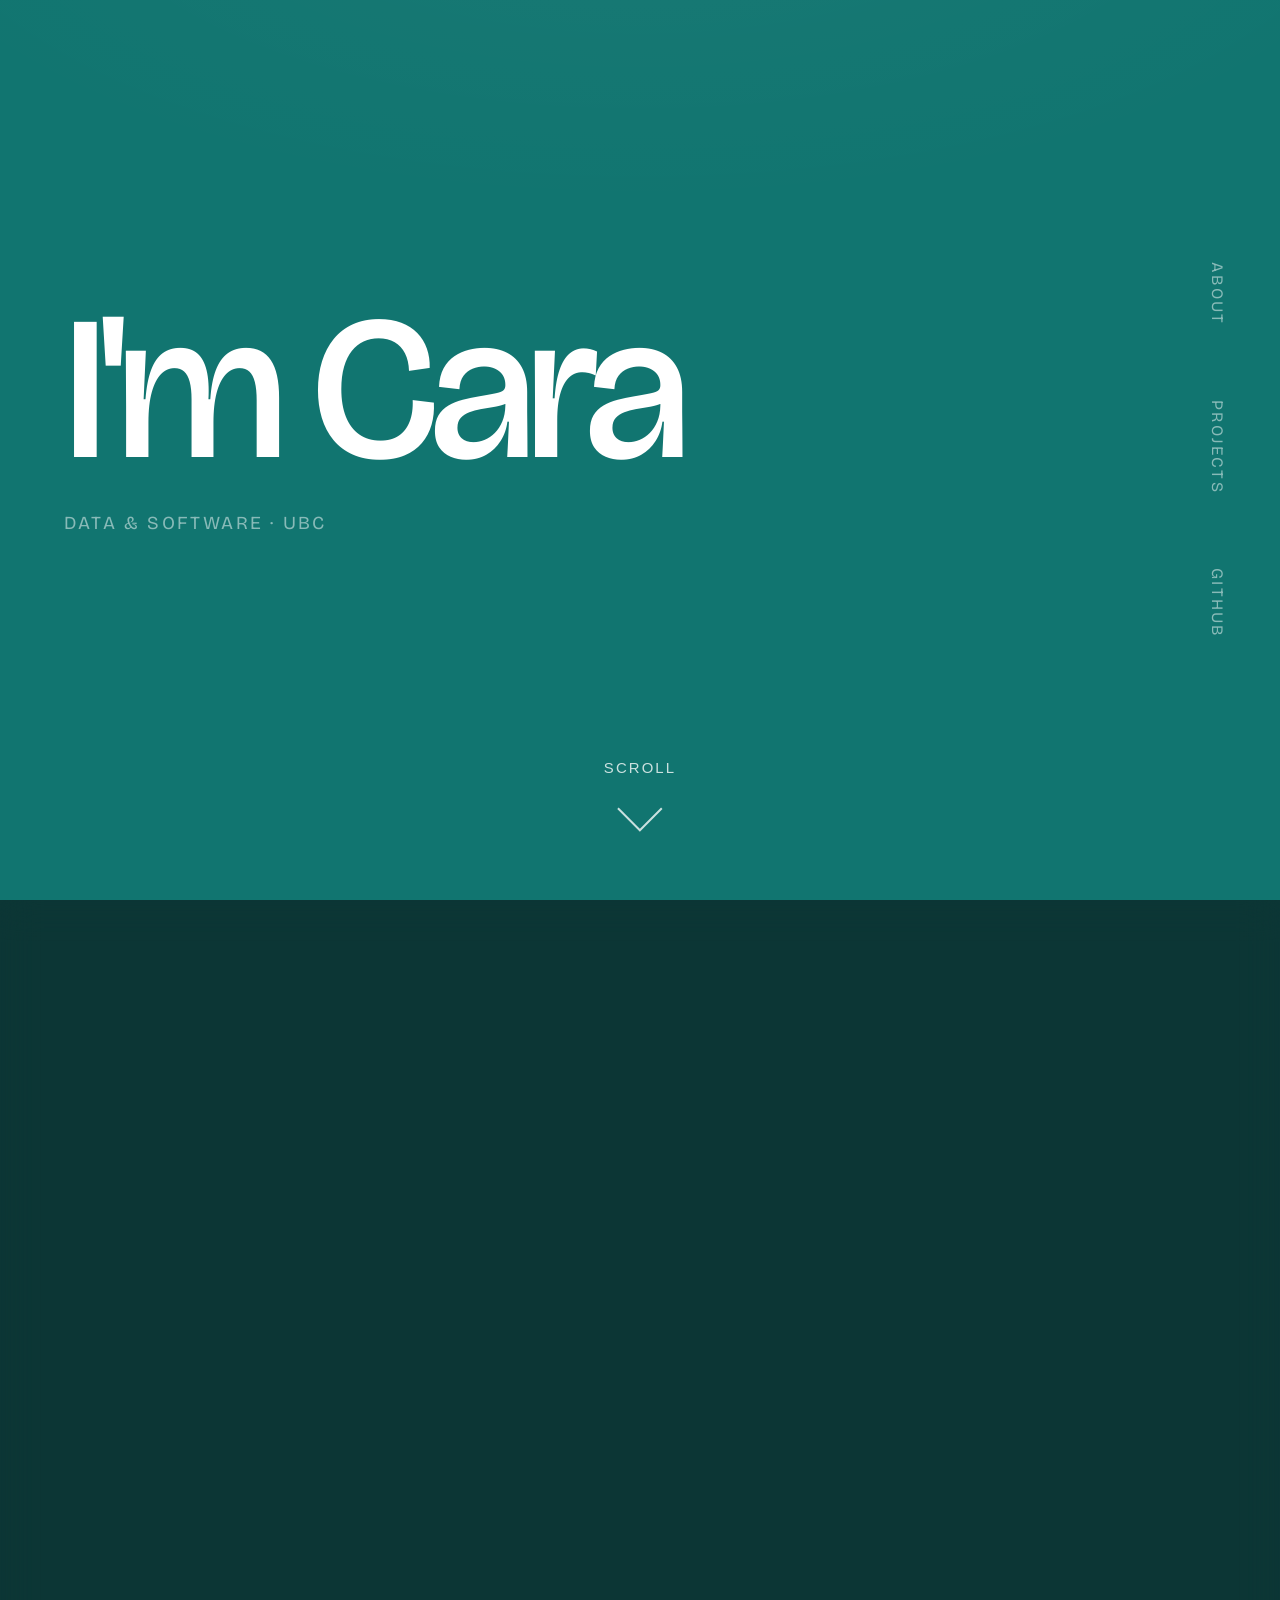
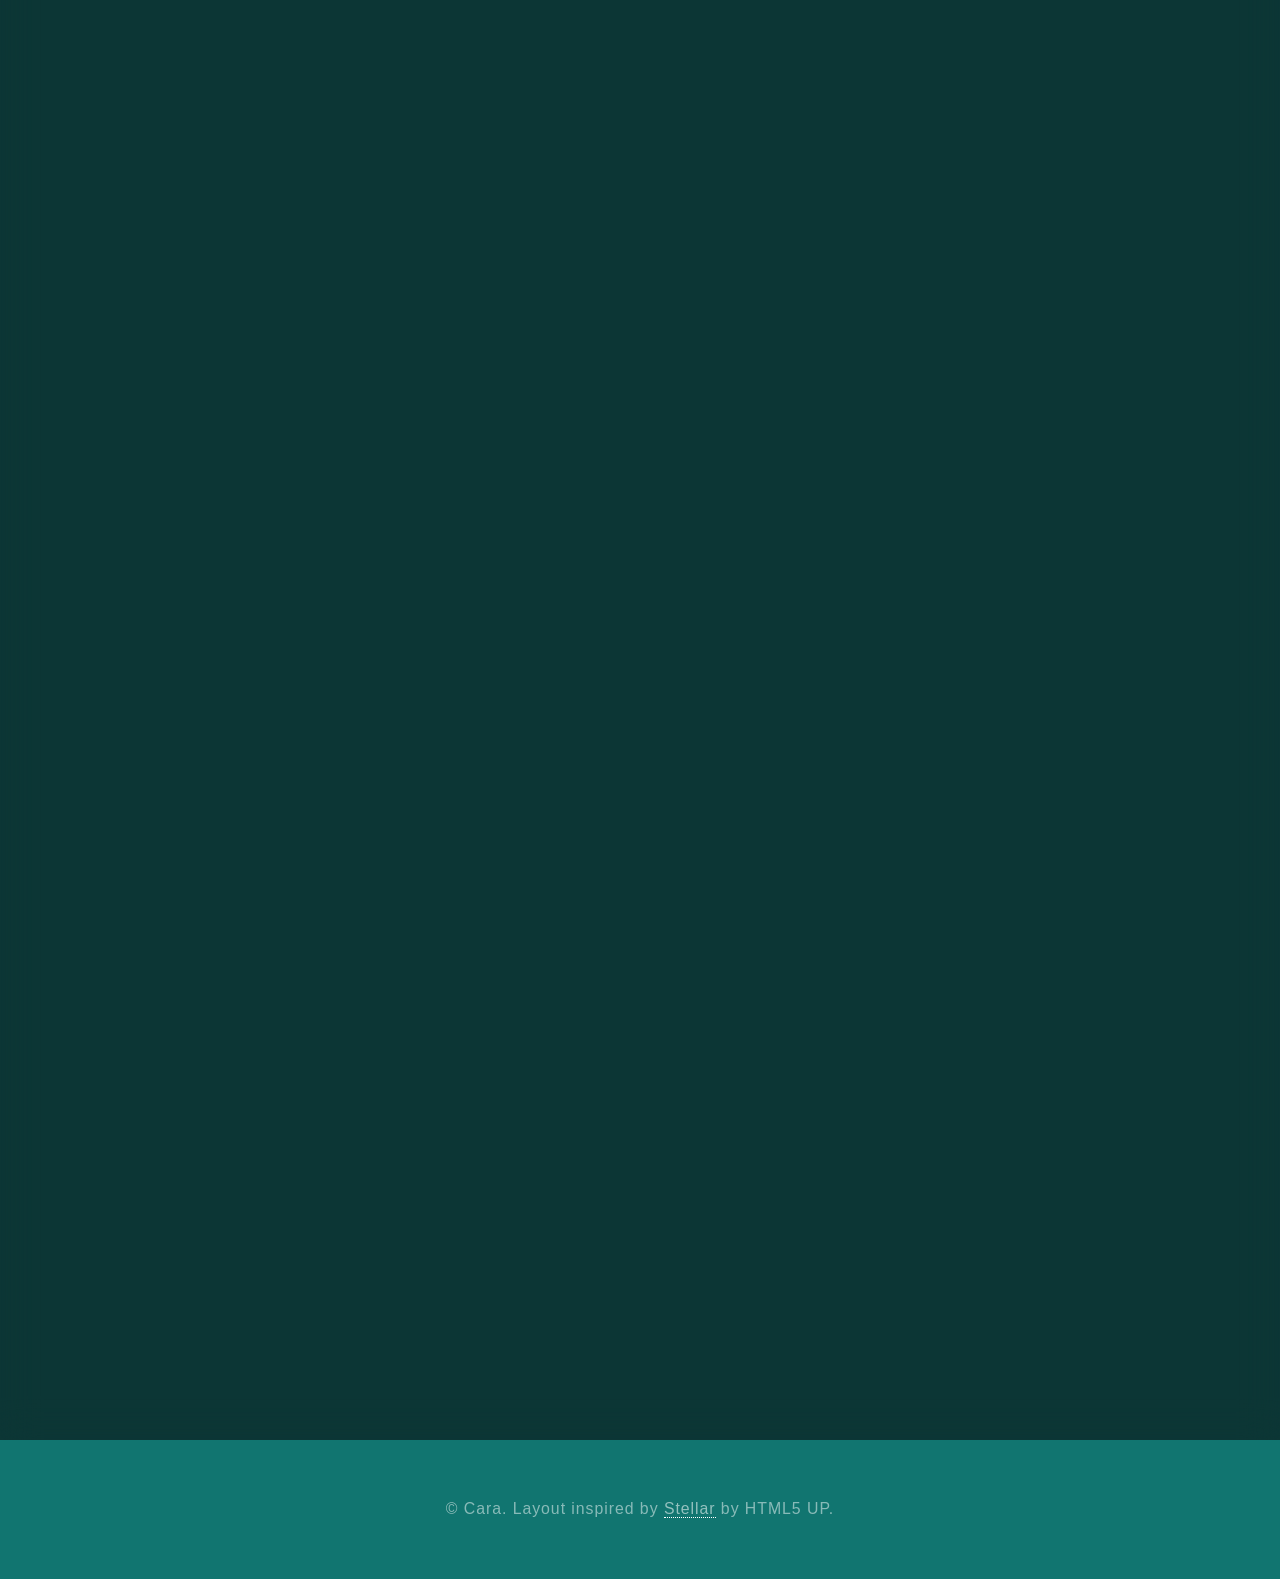
==== commit 4b474bd0: "Add pictures and make design changes" ====
--- a/index.html
+++ b/index.html
@@ -54,10 +54,10 @@
 					</header>
 
 					<p>
-						I'm a student at the University of British Columbia interested in
-						data analysis, ML, software development, and using technology in diverse areas. I 
-						enjoy learning through projects, working with real datasets, and trying different 
-						languages.
+						I am a student at the University of British Columbia very interested in
+						data analysis, software development, ML, and their intersection with machines and 
+						biomedical areas. I love working on projects and learning while doing so. Currently, 
+						I am mostly working independently but would love to gain experience in a team setting.
 					</p>
 
 					<h3>Skills</h3>
@@ -65,7 +65,7 @@
 					<ul class="skills-grid">
 						<li>
 							<h3>Data Analysis</h3>
-							<p>R, tidyverse, tidymodels, pandas, data visualization</p>
+							<p>R, pandas, data visualization</p>
 						</li>
 
 						<li>
@@ -93,12 +93,10 @@
 						<!-- Wildfire Project -->
 						<a
 							class="project-card"
-							href="https://cyoon3232.github.io/data-projects/"
-							target="_blank"
-							rel="noopener"
+							href="projects/bc-wildfire-air-quality.html"
 						>
 							<span class="project-thumb">
-								<img src="images/pic02.jpg" alt="BC Wildfire and Air Quality Analytics project" />
+								<img src="images/projects/wildfire/wildfire-thumbnail.png" alt="BC Wildfire and Air Quality Analytics project" />
 							</span>
 
 							<span class="project-body">
@@ -118,12 +116,10 @@
 						<!-- Vancouver Crime Project -->
 						<a
 							class="project-card"
-							href="https://github.com/cyoon3232/data-projects/blob/main/vancouver-crime-analytics/README.md"
-							target="_blank"
-							rel="noopener"
+							href="projects/vancouver-crime-analytics.html"
 						>
 							<span class="project-thumb">
-								<img src="images/pic03.jpg" alt="Vancouver Crime Analytics project" />
+								<img src="images/projects/vancouver-crime/vancouver-crime-thumbnail.png" alt="Vancouver Crime Analytics project" />
 							</span>
 
 							<span class="project-body">
@@ -143,12 +139,10 @@
 						<!-- HumScore -->
 						<a
 							class="project-card"
-							href="https://github.com/cyoon3232/humscore"
-							target="_blank"
-							rel="noopener"
+							href="projects/humscore.html"
 						>
 							<span class="project-thumb">
-								<img src="images/pic04.jpg" alt="HumScore project" />
+								<img src="images/projects/humscore/humscore-thumbnail-1.png" alt="HumScore project" />
 							</span>
 
 							<span class="project-body">
@@ -215,7 +209,8 @@
 									target="_blank"
 								>
 									Resume
-								</a>							</li>
+								</a>							
+							</li>
 						</ul>
 
 					</div>
--- a/assets/css/portfolio.css
+++ b/assets/css/portfolio.css
@@ -2,12 +2,13 @@
 
 /* Uses Bricolage Grotesque and sans-serif fallbacks */
 :root {
-	--bg-base: #0a0a0c;
+	--bg-base: #117570;
 	--bg-glow: rgba(255, 255, 255, 0.035);
 	--film-bg: rgba(10, 10, 12, 0.58);
 	--film-blur: 18px;
 	--film-border: rgba(255, 255, 255, 0.07);
 	--text-primary: rgba(255, 255, 255, 0.92);
+	--text-body: rgba(255, 255, 255, 0.698);
 	--text-muted: rgba(255, 255, 255, 0.5);
 	--font-display: "Bricolage Grotesque", sans-serif;
 	/* --font-display: "Beatrice Display", sans-serif; */
@@ -57,8 +58,8 @@
 	background-image: none;
 	color: var(--text-muted);
 	overflow-x: clip;
-	font-family: var(--font-display), sans-serif;
-	font-size: 17pt;
+	font-family: sans-serif;
+	font-size: 12pt;
 	font-weight: 400;
 	line-height: 1.65;
 }
@@ -224,13 +225,12 @@
 	top: 0;
 	left: 50%;
 	right: auto;
-	width: min(64em, calc(100% - 2em));
-	max-width: calc(100% - 2em);
+	width: 100em;
 	padding: 1em;
 	text-align: center;
 	cursor: default;
 	z-index: 10000;
-	background-color: rgba(10, 10, 12, 0.72);
+	background-color: rgba(10, 10, 12, 0.45);
 	backdrop-filter: blur(16px);
 	-webkit-backdrop-filter: blur(16px);
 	border: 1px solid var(--film-border);
@@ -278,8 +278,7 @@
 	font-size: 0.7em;
 }
 
-/* Nav — show/hide on scroll */
-
+/* show/hide on scroll */
 #nav.nav-hidden {
 	opacity: 0;
 	visibility: hidden;
@@ -732,3 +731,234 @@
 .contact-block .button {
 	margin: 0;
 }
+
+/* Project detail pages */
+body.page-project #main {
+	margin-top: 0;
+}
+
+body.page-project #nav {
+	opacity: 1;
+	visibility: visible;
+	pointer-events: auto;
+	transform: translateX(-50%);
+	-webkit-transform: translateX(-50%);
+}
+
+body.page-project #nav.nav-hidden {
+	opacity: 1;
+	visibility: visible;
+	pointer-events: auto;
+	transform: translateX(-50%);
+	-webkit-transform: translateX(-50%);
+}
+
+@media screen and (max-width: 736px) {
+	body.page-project #nav,
+	body.page-project #nav.nav-hidden {
+		transform: none;
+		-webkit-transform: none;
+	}
+}
+
+.project-page {
+	max-width: 60em;
+	margin: 0 auto;
+	text-align: left;
+	padding-top: 6.5em !important;
+}
+
+.project-back {
+	margin: 0 0 2em;
+	font-size: 0.85em;
+	letter-spacing: 0.06em;
+	text-transform: uppercase;
+}
+
+.project-back a {
+	border-bottom: none;
+	color: var(--text-muted);
+}
+
+.project-back a:hover {
+	color: var(--text-primary);
+}
+
+.project-hero {
+	margin-bottom: 2.5em;
+}
+
+.project-hero h1 {
+	font-family: var(--font-display);
+	font-size: clamp(2rem, 5vw, 3.25rem);
+	font-weight: 500;
+	font-variation-settings: "opsz" 96;
+	letter-spacing: -0.04em;
+	line-height: 1.08;
+	margin: 0 0 0.5em;
+	color: var(--text-primary);
+}
+
+.project-hero .project-tagline {
+	font-size: 1.05rem;
+	color: var(--text-muted);
+	margin: 0 0 1.25em;
+	line-height: 1.55;
+}
+
+.project-status {
+	display: inline-block;
+	margin: 0 0 1em;
+	padding: 0.25em 0.75em;
+	font-size: 0.72em;
+	letter-spacing: 0.08em;
+	text-transform: uppercase;
+	border-radius: 999px;
+	border: 1px solid rgba(255, 255, 255, 0.18);
+	color: rgba(255, 255, 255, 0.72);
+}
+
+.project-tags {
+	display: flex;
+	flex-wrap: wrap;
+	gap: 0.45em;
+	margin: 0 0 1.5em;
+	padding: 0;
+	list-style: none;
+}
+
+.project-tags li {
+	margin: 0;
+	padding: 0.3em 0.75em;
+	font-size: 0.72em;
+	letter-spacing: 0.05em;
+	text-transform: uppercase;
+	border-radius: 999px;
+	background: rgba(255, 255, 255, 0.06);
+	color: rgba(255, 255, 255, 0.72);
+	border: 1px solid rgba(255, 255, 255, 0.08);
+}
+
+.project-hero-actions {
+	margin: 0;
+}
+
+.project-hero-actions .actions {
+	justify-content: flex-start;
+}
+
+.project-section {
+	margin-bottom: 2.25em;
+	padding-top: 0.25em;
+	border-top: 1px solid rgba(255, 255, 255, 0.08);
+}
+
+.project-section:first-of-type {
+	border-top: 0;
+	padding-top: 0;
+}
+
+.project-section h2 {
+	font-family: var(--font-display);
+	font-size: clamp(1rem, 2vw, 1.2rem);
+	font-weight: 500;
+	letter-spacing: 0.08em;
+	text-transform: uppercase;
+	color: var(--text-muted);
+	margin: 0 0 0.85em;
+}
+
+.project-section p {
+	color: var(--text-body);
+	font-size: 0.98em;
+	line-height: 1.65;
+}
+
+.project-section code {
+	font-size: 0.88em;
+	padding: 0.1em 0.35em;
+	border-radius: 0.2em;
+	background: rgba(255, 255, 255, 0.06);
+	color: rgba(255, 255, 255, 0.82);
+}
+
+.project-section ul.project-list {
+	margin: 0;
+	padding: 0 0 0 1.1em;
+	list-style: disc;
+	color: var(--text-body);
+	font-size: 0.98em;
+	line-height: 1.65;
+}
+
+.project-section ul.project-list li {
+	margin: 0 0 0.45em;
+	padding: 0;
+}
+
+.project-visual {
+	margin: 1.25em 0 0;
+	padding: 0.75em;
+	background: rgba(255, 255, 255, 0.03);
+	border: 1px solid rgba(255, 255, 255, 0.08);
+	border-radius: 0.35em;
+}
+
+.project-visual img {
+	width: 100%;
+	height: auto;
+	border-radius: 0.2em;
+	opacity: 0.92;
+}
+
+.project-visual figcaption {
+	margin: 0.65em 0 0;
+	font-size: 0.82em;
+	color: rgba(255, 255, 255, 0.45);
+	line-height: 1.5;
+}
+
+.project-visual--placeholder {
+	padding: 2em 1.25em;
+	text-align: center;
+	font-size: 0.85em;
+	color: rgba(255, 255, 255, 0.4);
+	border-style: dashed;
+}
+
+.project-visual-grid {
+	display: grid;
+	grid-template-columns: 1fr;
+	gap: 1em;
+	margin-top: 1.25em;
+}
+
+@media screen and (min-width: 640px) {
+	.project-visual-grid {
+		grid-template-columns: repeat(2, 1fr);
+	}
+
+	.project-visual-grid .project-visual--wide {
+		grid-column: 1 / -1;
+	}
+}
+
+.project-links {
+	margin-top: 2.5em;
+	padding-top: 1.5em;
+	border-top: 1px solid rgba(255, 255, 255, 0.1);
+}
+
+.project-links h2 {
+	font-family: var(--font-display);
+	font-size: clamp(1rem, 2vw, 1.2rem);
+	font-weight: 500;
+	letter-spacing: 0.08em;
+	text-transform: uppercase;
+	color: var(--text-muted);
+	margin: 0 0 1em;
+}
+
+.project-links .actions {
+	justify-content: flex-start;
+}
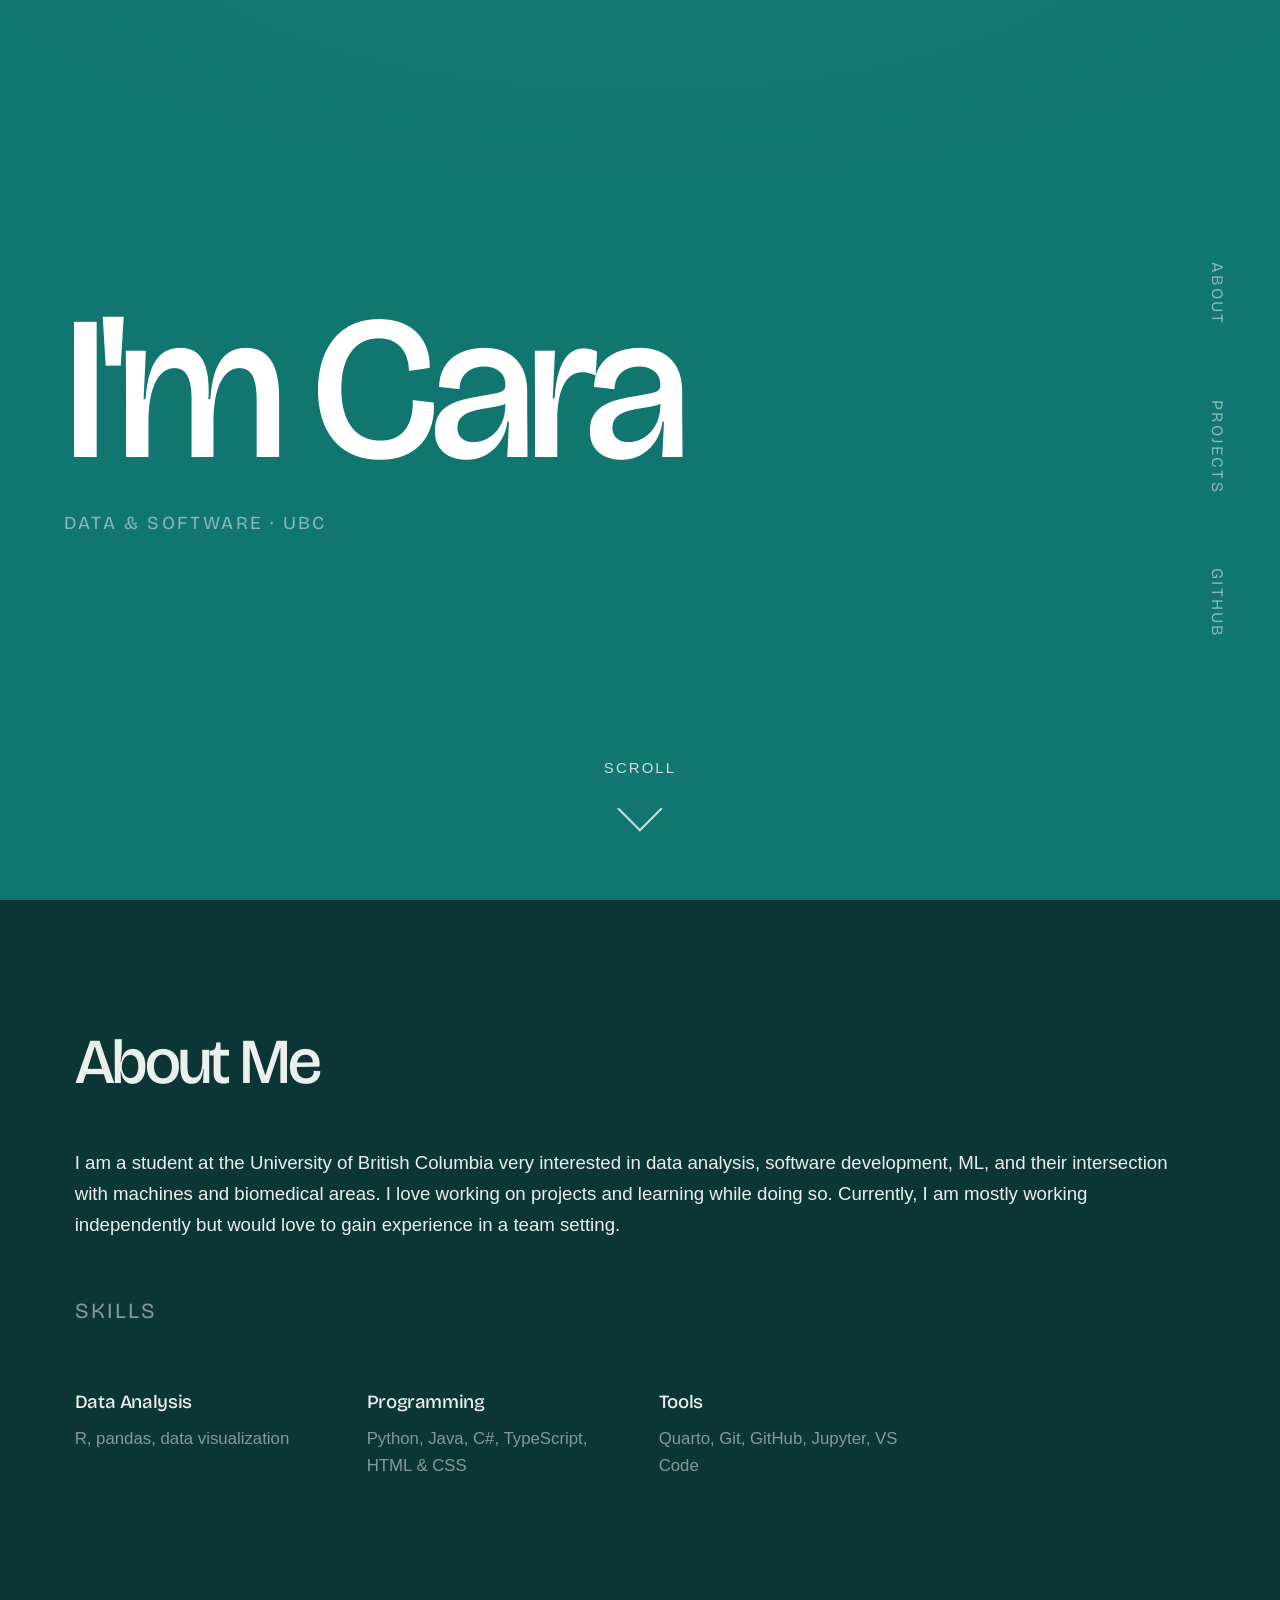
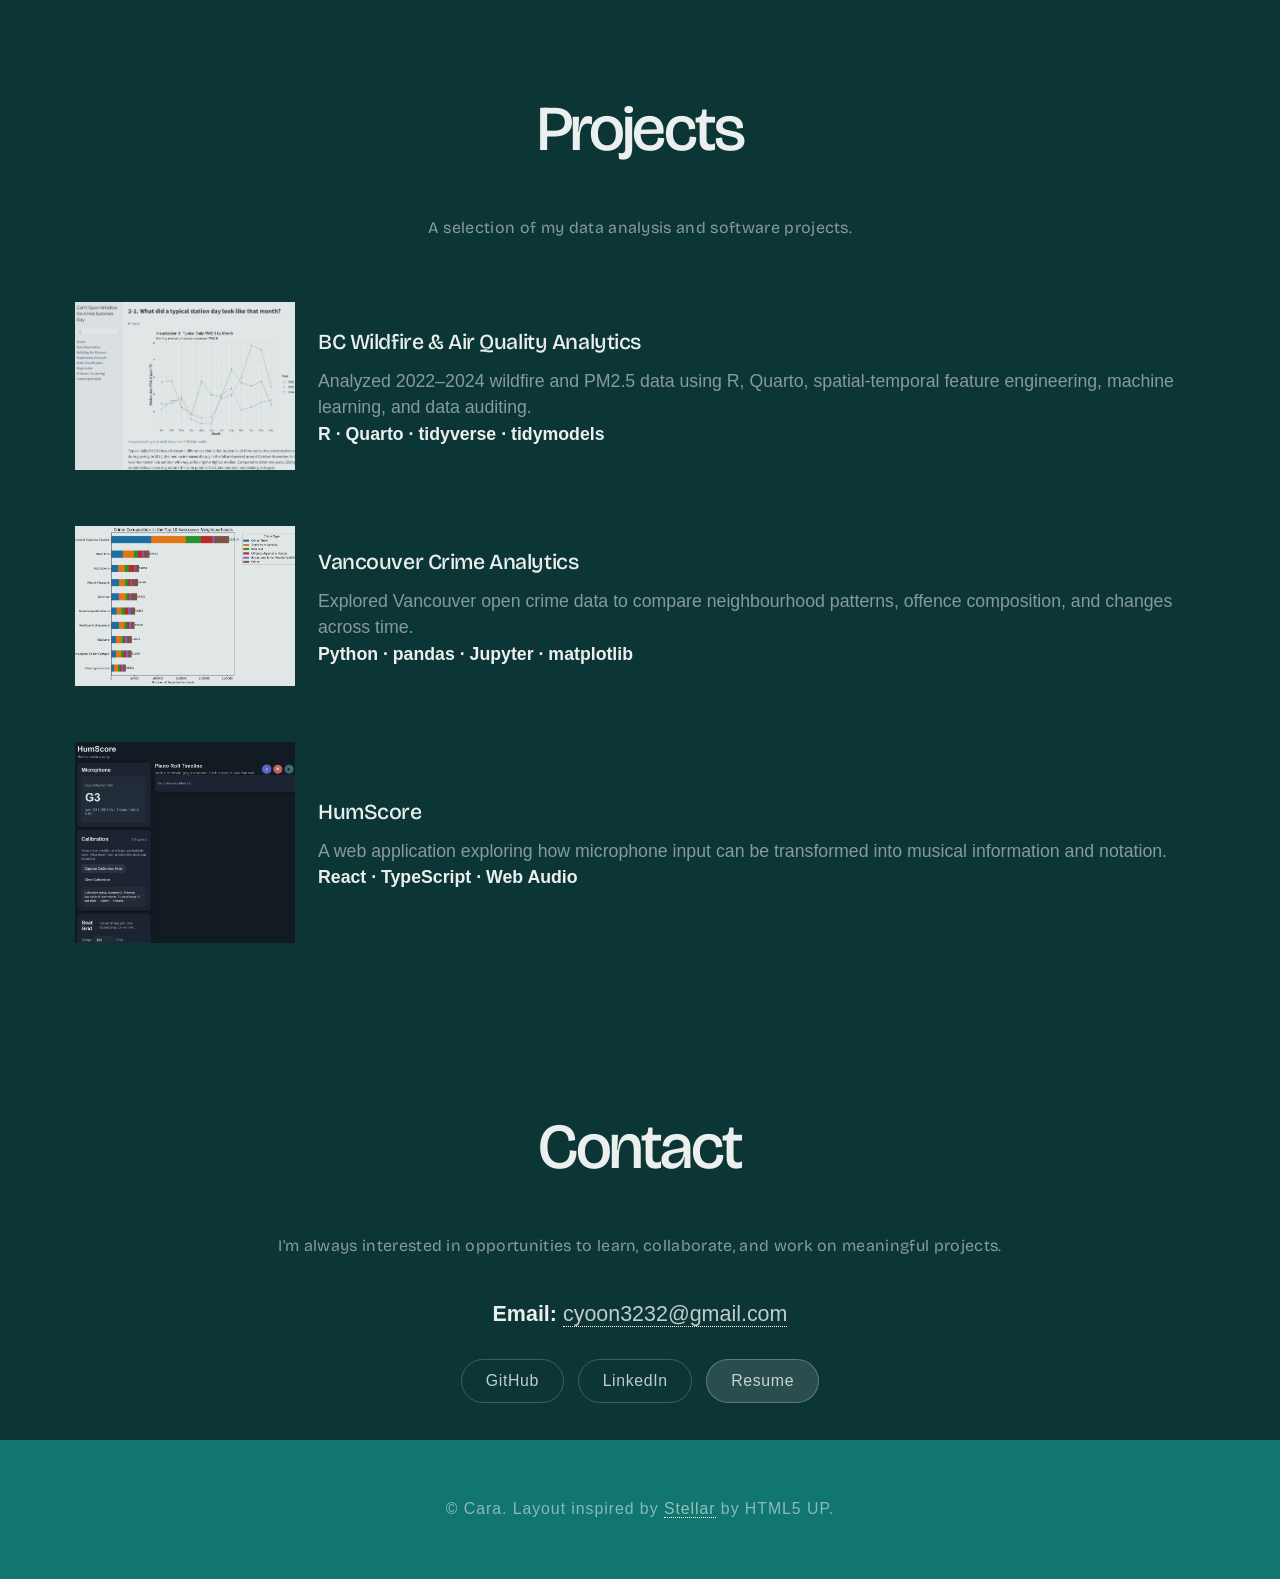
==== commit 5b6dc6b1: "Changed Resume PDF" ====
--- a/index.html
+++ b/index.html
@@ -204,7 +204,7 @@
 
 							<li>
 								<a
-									href="resume_2026_august_ver.pdf"
+									href="Cara_Yoon_Resume.pdf"
 									class="button primary"
 									target="_blank"
 								>
